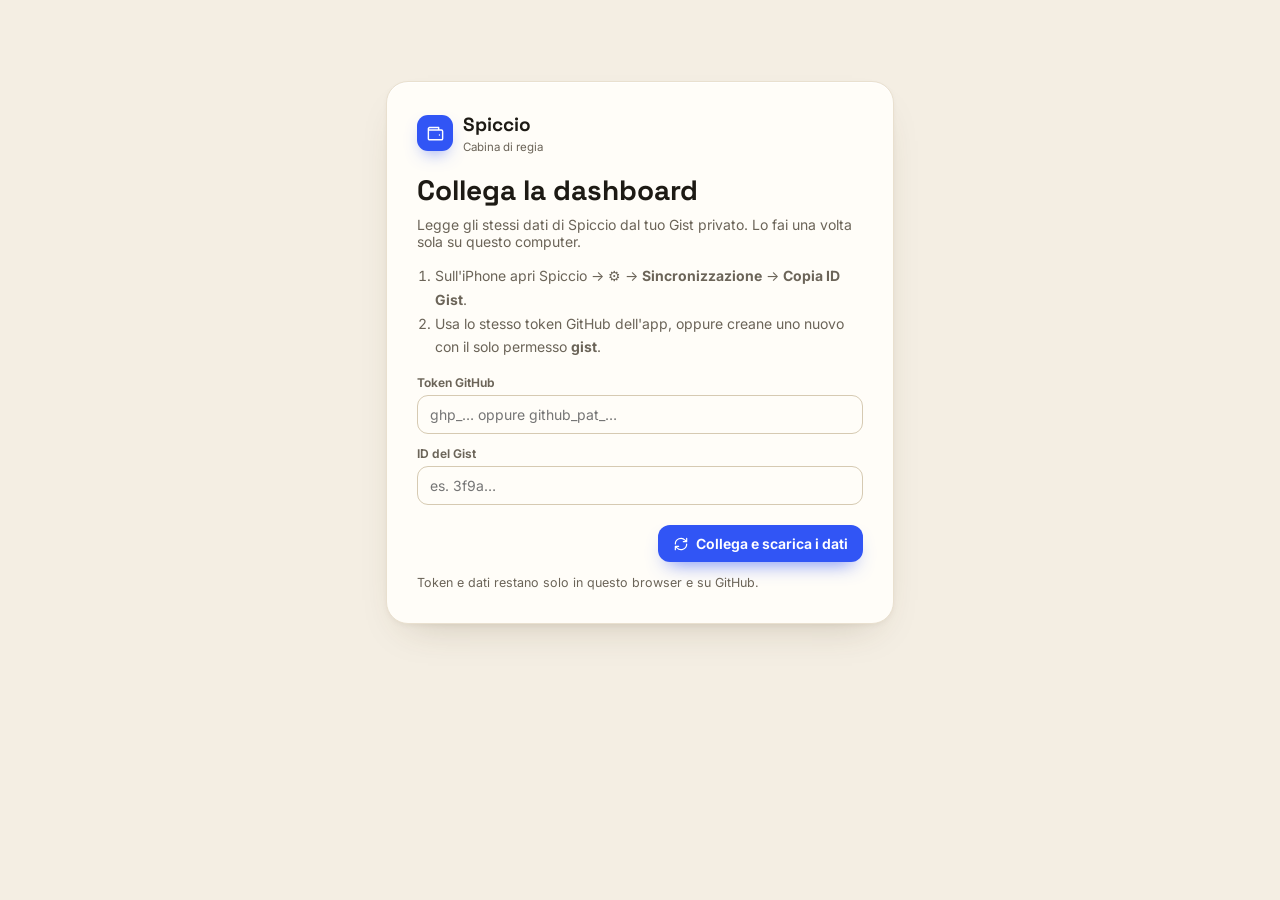
==== dashboard.html @ 9049e696 "Aggiunge la dashboard (PC + iPhone) e corregge i percorsi delle icone - dashboard.html: Oggi, Spese," ====
<!doctype html>
<html lang="it">
<head>
<meta charset="utf-8">
<meta name="viewport" content="width=device-width, initial-scale=1, viewport-fit=cover">
<title>Spiccio · Dashboard</title>
<meta name="theme-color" content="#F4EEE3">
<meta name="apple-mobile-web-app-capable" content="yes">
<meta name="apple-mobile-web-app-status-bar-style" content="default">
<meta name="robots" content="noindex">
<link rel="icon" href="icon-192.png">
<link rel="apple-touch-icon" href="apple-touch-icon.png">
<link rel="preconnect" href="https://fonts.googleapis.com">
<link rel="preconnect" href="https://fonts.gstatic.com" crossorigin>
<link href="https://fonts.googleapis.com/css2?family=Inter:wght@400;500;600;700&family=Space+Grotesk:wght@500;600;700&display=swap" rel="stylesheet">
<style>
/* Spiccio — Dashboard avorio */
:root {
  --bg: #F4EEE3; --side: #EEE6D6; --card: #FFFDF8; --soft: #F5EFE3; --soft2: #EAE1CF; --line: #E9E0CF; --line2: #D6CAB2;
  --ink: #1D1A14; --ink2: #4A453B; --mut: #6B6458; --dim: #9C9381;
  --acc: #3155F5; --acc2: #1E36B8; --acc-soft: #E5EAFF; --acc-mid: #AFBEFB;
  --ok: #138A4E; --ok-soft: rgba(19,138,78,.1); --warn: #B26A00; --warn-soft: #FCEEDA; --bad: #C93636; --bad-soft: rgba(201,54,54,.1);
  --s1: #2a78d6; --s2: #eb6834; --s3: #1baf7a; --s4: #e0960b; --s5: #e0729b; --s6: #0b8a0b; --s7: #6250d6; --s8: #9C9381;
  --sh: 0 1px 0 rgba(255,255,255,.9) inset, 0 18px 40px -22px rgba(74,56,24,.28), 0 2px 6px -2px rgba(74,56,24,.08);
  --sh2: 0 1px 0 rgba(255,255,255,.9) inset, 0 34px 60px -28px rgba(74,56,24,.38), 0 4px 12px -4px rgba(74,56,24,.1);
  --r: 22px;
  --font: Inter, -apple-system, BlinkMacSystemFont, "Segoe UI", system-ui, sans-serif;
  --disp: "Space Grotesk", Inter, system-ui, sans-serif;
  color-scheme: light;
}
* { box-sizing: border-box; }
html, body { margin: 0; background: var(--bg); color: var(--ink); font-family: var(--font); font-size: 14px; -webkit-font-smoothing: antialiased; }
button, input, select, textarea { font: inherit; color: inherit; }
a { color: var(--acc); text-decoration: none; }
svg { display: block; }
.disp { font-family: var(--disp); }
.num { font-variant-numeric: tabular-nums; }
.pos { color: var(--ok); } .neg { color: var(--bad); } .wrn { color: var(--warn); } .mut { color: var(--mut); }

/* ------------------------------ LAYOUT ------------------------------ */
.dash { display: flex; min-height: 100vh; }
.side { width: 244px; flex: none; position: sticky; top: 0; height: 100vh; background: var(--side); border-right: 1px solid var(--line); padding: 24px 16px; display: flex; flex-direction: column; gap: 3px; overflow-y: auto; }
.brand { display: flex; align-items: center; gap: 10px; padding: 0 10px 22px; }
.brand .logo { width: 36px; height: 36px; border-radius: 11px; background: var(--acc); color: #fff; display: grid; place-items: center; box-shadow: 0 8px 18px -8px rgba(49,85,245,.7); }
.brand b { display: block; font-family: var(--disp); font-size: 19px; }
.brand small { color: var(--mut); font-size: 11.5px; }
.nav { display: flex; align-items: center; gap: 11px; padding: 10px 12px; border-radius: 11px; color: var(--mut); font-weight: 600; border: 0; background: none; width: 100%; text-align: left; cursor: pointer; transition: background .2s, color .2s; }
.nav:hover { background: var(--soft); color: var(--ink); }
.nav[aria-current="page"] { background: var(--card); color: var(--ink); box-shadow: var(--sh); }
.nav .bdg { margin-left: auto; background: var(--acc); color: #fff; font-size: 11px; font-weight: 700; border-radius: 999px; padding: 1px 7px; }
.nav kbd { margin-left: auto; font: 600 10.5px var(--font); color: var(--dim); border: 1px solid var(--line2); border-radius: 5px; padding: 0 5px; }
.nav .bdg + kbd { margin-left: 6px; }
.side .grow { flex: 1; min-height: 24px; }
.syncbox { border-top: 1px solid var(--line); padding: 14px 8px 0; display: flex; flex-direction: column; gap: 10px; font-size: 12px; color: var(--mut); }
.syncbox .st { display: flex; align-items: center; gap: 8px; }
.dot { width: 8px; height: 8px; border-radius: 50%; background: var(--dim); flex: none; }
.dot.ok { background: var(--ok); animation: pulse 2.4s ease-in-out infinite; } .dot.bad { background: var(--bad); } .dot.busy { background: var(--warn); }
@keyframes pulse { 50% { box-shadow: 0 0 0 5px rgba(19,138,78,.15); } }
.iconrow { display: flex; gap: 6px; }

.main { flex: 1; min-width: 0; padding: 28px 34px 64px; }
.top { display: flex; align-items: center; gap: 14px; flex-wrap: wrap; margin-bottom: 22px; }
.top h1 { font-family: var(--disp); font-size: 30px; font-weight: 700; letter-spacing: -.02em; margin: 0; }
.top .tt { flex: 1 1 300px; min-width: 0; }
.top p { margin: 4px 0 0; color: var(--mut); }
.tabs { display: none; }

.grid { display: grid; grid-template-columns: repeat(12, minmax(0, 1fr)); gap: 20px; align-items: start; }
.s2 { grid-column: span 2; } .s3 { grid-column: span 3; } .s4 { grid-column: span 4; } .s5 { grid-column: span 5; } .s6 { grid-column: span 6; }
.s7 { grid-column: span 7; } .s8 { grid-column: span 8; } .s12 { grid-column: span 12; }
.stretch { align-self: stretch; }
@media (max-width: 1320px) { .s3 { grid-column: span 6; } .s4, .s5 { grid-column: span 6; } .s7, .s8 { grid-column: span 12; } .s6.full-md { grid-column: span 12; } }

.card { background: var(--card); border: 1px solid var(--line); border-radius: var(--r); padding: 22px 24px; min-width: 0; box-shadow: var(--sh); transition: transform .45s cubic-bezier(.2,.8,.2,1), box-shadow .45s; }
.card.tilt:hover { transform: perspective(1200px) rotateX(2.5deg) rotateY(-3deg) translateY(-3px); box-shadow: var(--sh2); }
.card h2 { margin: 0 0 4px; font-family: var(--disp); font-size: 17px; font-weight: 700; display: flex; justify-content: space-between; align-items: baseline; gap: 12px; flex-wrap: wrap; }
.card h2 .r { font: 500 13px var(--font); color: var(--mut); }
.card .lead { margin: 0 0 16px; color: var(--mut); font-size: 13.5px; }
.card.pad-s { padding: 16px 18px; }
.empty { color: var(--mut); padding: 22px 0; text-align: center; }
.note { color: var(--mut); font-size: 12.5px; line-height: 1.5; margin: 12px 0 0; }

.rise { animation: rise .9s cubic-bezier(.2,.8,.2,1) backwards; }
.grid > .rise:nth-child(2) { animation-delay: .05s; } .grid > .rise:nth-child(3) { animation-delay: .1s; } .grid > .rise:nth-child(4) { animation-delay: .15s; }
.grid > .rise:nth-child(5) { animation-delay: .2s; } .grid > .rise:nth-child(6) { animation-delay: .25s; } .grid > .rise:nth-child(7) { animation-delay: .3s; }
.grid > .rise:nth-child(8) { animation-delay: .35s; } .grid > .rise:nth-child(n+9) { animation-delay: .4s; }
@keyframes rise { from { opacity: 0; transform: perspective(1200px) rotateX(20deg) translateY(36px) scale(.97); } }
.grow { transform-origin: left center; animation: grow 1.1s cubic-bezier(.2,.8,.2,1) .35s both; }
@keyframes grow { from { transform: scaleX(0); } }
.growy { animation: growy 1s cubic-bezier(.2,.8,.2,1) both; }
@keyframes growy { from { transform: scaleY(0); } }
.draw { stroke-dasharray: 1; animation: draw 1.6s cubic-bezier(.4,0,.2,1) .4s both; }
@keyframes draw { from { stroke-dashoffset: 1; } to { stroke-dashoffset: 0; } }
.fade { animation: fade .9s ease .9s both; } @keyframes fade { from { opacity: 0; } }
.noanim .rise, .noanim .grow, .noanim .growy, .noanim .draw, .noanim .fade { animation: none !important; }
@media (prefers-reduced-motion: reduce) { .rise, .grow, .growy, .draw, .fade, .dot.ok { animation: none !important; } .card.tilt:hover { transform: none; } }

/* KPI */
.kpi .k { color: var(--mut); font-weight: 600; font-size: 13px; }
.kpi .v { font-family: var(--disp); font-size: 30px; font-weight: 700; letter-spacing: -.02em; white-space: nowrap; overflow: hidden; text-overflow: ellipsis; margin-top: 4px; }
.kpi .s { color: var(--mut); font-size: 13px; }

.chips { display: flex; flex-direction: column; gap: 10px; }
.chip { background: var(--soft); border-radius: 14px; padding: 12px 16px; min-width: 120px; }
.chip .k { font-size: 12px; color: var(--mut); } .chip .v { font-family: var(--disp); font-size: 22px; font-weight: 700; margin-top: 2px; }

/* hero */
.hero { display: flex; flex-direction: column; gap: 16px; }
.hero .big { font-family: var(--disp); font-size: 78px; font-weight: 700; letter-spacing: -.045em; line-height: 1; margin-top: 8px; }
.hero .big.pos { color: var(--acc); } .hero .big.neg { color: var(--bad); }
.legend { display: flex; flex-wrap: wrap; gap: 6px 18px; color: var(--mut); font-size: 12.5px; }
.legend span { display: inline-flex; align-items: center; gap: 7px; }
.legend i { width: 12px; height: 12px; border-radius: 4px; display: inline-block; }
.legend i.ln { height: 3px; width: 16px; border-radius: 2px; }
.legend i.lgdash { height: 0; width: 16px; border-top: 2px dashed var(--dim); border-radius: 0; }
.legend i.lgdot { height: 0; width: 16px; border-top: 2px dotted var(--acc); border-radius: 0; }

/* barre orizzontali */
.pb { padding: 7px 0; }
.pb .h { display: flex; justify-content: space-between; gap: 10px; font-size: 13.5px; }
.pb .h b { font-weight: 600; } .pb .h span { color: var(--mut); white-space: nowrap; }
.pb .t { height: 9px; background: var(--soft2); border-radius: 5px; margin-top: 6px; overflow: hidden; position: relative; }
.pb .t i { display: block; height: 100%; border-radius: 5px; background: var(--acc); }
.pb .t i.ok { background: var(--ok); } .pb .t i.warn { background: #E49B1F; } .pb .t i.bad { background: var(--bad); }
.pb .t b { position: absolute; top: 0; bottom: 0; width: 2px; background: var(--ink); opacity: .6; }

.badge { display: inline-flex; align-items: center; gap: 4px; font-size: 12px; font-weight: 700; padding: 3px 9px; border-radius: 999px; white-space: nowrap; }
.badge.ok { background: var(--ok-soft); color: var(--ok); } .badge.warn { background: var(--warn-soft); color: var(--warn); } .badge.bad { background: var(--bad-soft); color: var(--bad); }
.badge.n { background: var(--soft); color: var(--mut); } .badge.acc { background: var(--acc-soft); color: var(--acc2); }

/* liste */
.li { display: flex; align-items: center; gap: 12px; padding: 10px 0; }
.li + .li { border-top: 1px solid var(--line); }
.li .av { width: 38px; height: 38px; border-radius: 50%; display: grid; place-items: center; flex: none; background: var(--soft); color: var(--ink); }
.li .av.acc { background: var(--acc-soft); color: var(--acc); } .li .av.blue { background: #E2EEFC; color: var(--s1); } .li .av.warn { background: var(--warn-soft); color: var(--warn); } .li .av.ok { background: var(--ok-soft); color: var(--ok); }
.li .tx { flex: 1; min-width: 0; }
.li .t1 { font-weight: 600; white-space: nowrap; overflow: hidden; text-overflow: ellipsis; }
.li .t2 { color: var(--mut); font-size: 12.5px; white-space: nowrap; overflow: hidden; text-overflow: ellipsis; }
.li .x { font-weight: 650; white-space: nowrap; font-variant-numeric: tabular-nums; }
.li.click { cursor: pointer; border-radius: 10px; }
.li.click:hover .t1 { color: var(--acc); }
.date { width: 44px; text-align: center; font-family: var(--disp); flex: none; }
.date b { display: block; font-size: 19px; line-height: 1.1; } .date small { font-size: 11px; color: var(--mut); text-transform: uppercase; }

.insight { display: flex; gap: 14px; align-items: flex-start; }
.insight .ic { width: 38px; height: 38px; border-radius: 12px; display: grid; place-items: center; flex: none; }
.insight b { display: block; font-weight: 650; } .insight span { display: block; font-size: 13px; color: var(--mut); margin-top: 4px; line-height: 1.45; }

/* controlli */
.btn { border: 0; border-radius: 12px; padding: 10px 15px; font-weight: 650; cursor: pointer; background: var(--soft2); color: var(--ink); display: inline-flex; align-items: center; gap: 7px; white-space: nowrap; transition: transform .15s, filter .15s; }
.btn:hover { filter: brightness(.97); } .btn:active { transform: scale(.98); }
.btn.pri { background: var(--acc); color: #fff; box-shadow: 0 10px 20px -10px rgba(49,85,245,.8); }
.btn.pri:hover { filter: brightness(1.08); }
.btn.soft { background: var(--acc-soft); color: var(--acc2); }
.btn.dng { background: var(--bad-soft); color: var(--bad); }
.btn.ghost { background: none; color: var(--mut); }
.btn.ico { padding: 8px; border-radius: 10px; }
.btn.sm { padding: 7px 11px; font-size: 13px; border-radius: 10px; }
.btn:disabled { opacity: .45; cursor: default; }
.inp, select.inp { background: var(--card); border: 1px solid var(--line2); border-radius: 11px; padding: 9px 12px; outline: none; min-width: 0; }
.inp:focus { border-color: var(--acc); box-shadow: 0 0 0 3px var(--acc-soft); }
.filters { display: flex; gap: 8px; flex-wrap: wrap; align-items: center; margin-bottom: 14px; }
.search { flex: 1; min-width: 200px; display: flex; align-items: center; gap: 8px; background: var(--card); border: 1px solid var(--line2); border-radius: 11px; padding: 0 12px; color: var(--mut); }
.search:focus-within { border-color: var(--acc); box-shadow: 0 0 0 3px var(--acc-soft); }
.search input { flex: 1; background: none; border: 0; outline: none; padding: 9px 0; min-width: 0; color: var(--ink); }
.seg { display: inline-flex; background: var(--card); border: 1px solid var(--line); border-radius: 12px; padding: 3px; }
.seg button { border: 0; background: none; padding: 8px 14px; border-radius: 9px; cursor: pointer; font-weight: 600; color: var(--mut); }
.seg button[aria-pressed="true"] { background: var(--ink); color: var(--card); }

/* tabelle */
.tblwrap { background: var(--card); border: 1px solid var(--line); border-radius: var(--r); overflow: auto; box-shadow: var(--sh); max-height: calc(100vh - 220px); }
table.t { width: 100%; border-collapse: collapse; }
table.t th { position: sticky; top: 0; z-index: 1; background: var(--card); text-align: left; font-size: 12px; font-weight: 650; color: var(--mut); padding: 13px 10px; border-bottom: 1px solid var(--line); white-space: nowrap; cursor: pointer; user-select: none; }
table.t th.nos { cursor: default; }
table.t th .ar { color: var(--acc); }
table.t td { padding: 8px 10px; border-bottom: 1px solid var(--line); vertical-align: middle; }
table.t tr:hover td { background: #FBF7EF; }
table.t tr.sel td { background: var(--acc-soft); }
table.t td.r, table.t th.r { text-align: right; white-space: nowrap; }
table.t td.imp { font-weight: 650; font-variant-numeric: tabular-nums; }
table.t td.dt { white-space: nowrap; color: var(--mut); font-variant-numeric: tabular-nums; }
table.t td.nt { max-width: 340px; }
table.t td.nt .a, table.t td.nt .raw, table.t td.nt .m { max-width: 300px; }
table.t td.nt .a { font-weight: 600; cursor: pointer; display: block; overflow: hidden; text-overflow: ellipsis; white-space: nowrap; }
table.t td.nt .a:hover { color: var(--acc); }
table.t td.nt .m { color: var(--warn); font-size: 12px; overflow: hidden; text-overflow: ellipsis; white-space: nowrap; display: block; }
table.t td.nt .raw { color: var(--mut); font-size: 11.5px; font-family: ui-monospace, Menlo, Consolas, monospace; overflow: hidden; text-overflow: ellipsis; white-space: nowrap; display: block; }
table.t select.inl { background: transparent; border: 1px solid transparent; border-radius: 9px; padding: 5px 6px; max-width: 180px; cursor: pointer; }
table.t select.inl:hover, table.t select.inl:focus { border-color: var(--line2); background: var(--card); outline: none; }
table.t input[type=checkbox] { width: 16px; height: 16px; accent-color: var(--acc); cursor: pointer; }
table.t tfoot td { position: sticky; bottom: 0; background: var(--card); font-weight: 700; border-top: 1px solid var(--line); border-bottom: 0; padding: 12px 10px; }
.bulk { position: sticky; top: 8px; z-index: 3; display: flex; gap: 10px; align-items: center; flex-wrap: wrap; background: var(--ink); color: var(--card); border-radius: 14px; padding: 9px 12px 9px 16px; margin-bottom: 12px; font-weight: 600; box-shadow: var(--sh2); }
.bulk select { background: rgba(255,255,255,.14); color: #fff; border: 0; border-radius: 9px; padding: 7px 9px; }
.bulk select option { color: #000; }
.bulk .btn { background: rgba(255,255,255,.14); color: #fff; }
.more { text-align: center; padding: 14px; }

/* grafici */
.chart { position: relative; width: 100%; }
.chart text { font-family: var(--font); }
.chart .hx .g { stroke: var(--ink); stroke-width: 1; opacity: 0; }
.chart .hx circle { opacity: 0; }
.chart .hx:hover .g, .chart .hx:hover circle { opacity: 1; }
.chart .bh:hover path, .chart .bh:hover rect.b { filter: brightness(1.12); }
#tip { position: fixed; z-index: 80; pointer-events: none; background: var(--ink); color: var(--card); border-radius: 12px; padding: 9px 12px; font-size: 12.5px; line-height: 1.5; box-shadow: 0 14px 30px -10px rgba(29,26,20,.5); max-width: 280px; }
#tip b { font-weight: 700; } #tip .m { opacity: .7; }

.minis { display: grid; grid-template-columns: repeat(4, minmax(0, 1fr)); gap: 16px; }
@media (max-width: 1320px) { .minis { grid-template-columns: repeat(2, minmax(0, 1fr)); } }
.mini { cursor: pointer; }
.mini .hd { display: flex; align-items: center; gap: 8px; }
.mini .hd b { flex: 1; font-size: 15px; white-space: nowrap; overflow: hidden; text-overflow: ellipsis; }
.mini .sw { width: 11px; height: 11px; border-radius: 4px; flex: none; }
.mini.sel { outline: 2px solid var(--acc); outline-offset: 2px; }

.split { display: flex; gap: 3px; }
.split > div { height: 58px; display: flex; align-items: center; padding: 0 16px; color: #fff; font-weight: 700; font-size: 15px; white-space: nowrap; overflow: hidden; min-width: 0; }
.split > div:first-child { border-radius: 14px 0 0 14px; } .split > div:last-child { border-radius: 0 14px 14px 0; }
.splitcols { display: flex; gap: 28px; margin-top: 22px; flex-wrap: wrap; }
.splitcols > div { flex: 1 1 220px; min-width: 0; }
.kvl { display: flex; justify-content: space-between; padding: 7px 0; border-top: 1px solid var(--line); font-size: 14px; gap: 10px; }
.kvl span:first-child { color: var(--mut); } .kvl span:last-child { font-weight: 600; white-space: nowrap; }

.kv { display: flex; justify-content: space-between; gap: 12px; padding: 8px 0; }
.kv + .kv { border-top: 1px solid var(--line); }
.kv .k { color: var(--mut); min-width: 0; }
.kv .v { font-weight: 650; white-space: nowrap; text-align: right; font-variant-numeric: tabular-nums; }
.kv.tot .k { color: var(--ink); font-weight: 700; } .kv.tot .v { font-size: 16px; }

.hbar { display: grid; grid-template-columns: 52px 1fr 84px; gap: 12px; align-items: center; padding: 6px 0; }
.hbar .n { font-weight: 600; } .hbar .t { height: 22px; background: var(--soft); border-radius: 6px; overflow: hidden; }
.hbar .t i { display: block; height: 100%; border-radius: 6px; background: var(--acc-mid); }
.hbar .t i.top { background: var(--acc); }
.hbar .x { text-align: right; font-family: var(--disp); font-weight: 700; font-size: 15px; }

.fc { display: grid; grid-template-columns: repeat(3, minmax(0, 1fr)); gap: 14px; }
.fc > div { background: var(--soft); border-radius: 16px; padding: 18px; }
.fc b { font-size: 15px; } .fc .v { font-family: var(--disp); font-size: 34px; font-weight: 700; margin-top: 4px; }
.fc p { font-size: 13.5px; color: var(--mut); margin: 6px 0 0; line-height: 1.5; }

/* estratti */
.drop { border: 1.5px dashed var(--line2); border-radius: 20px; padding: 18px 22px; display: flex; align-items: center; gap: 20px; flex-wrap: wrap; background: #FBF7EF; transition: border-color .2s, background .2s; }
.drop.over { border-color: var(--acc); background: var(--acc-soft); }
.drop .scene { width: 58px; height: 58px; position: relative; perspective: 600px; background: var(--soft); border-radius: 15px; overflow: hidden; flex: none; }
.sheet { position: absolute; left: 14px; top: 10px; width: 30px; height: 38px; border-radius: 5px; background: var(--card); border: 1px solid #E2D8C4; box-shadow: 0 8px 16px -8px rgba(74,56,24,.35); animation: sheet 3.6s cubic-bezier(.45,0,.55,1) infinite; }
.sheet::after { content: ""; position: absolute; left: 6px; right: 6px; top: 9px; height: 2px; background: #D9CFBB; box-shadow: 0 6px 0 #D9CFBB, 0 12px 0 var(--acc); }
.sheet:nth-child(2) { animation-delay: -1.2s; } .sheet:nth-child(3) { animation-delay: -2.4s; }
@keyframes sheet { 0% { transform: translate3d(0,14px,0) rotateX(40deg) rotateZ(-8deg); opacity: 0; } 25% { opacity: 1; } 60% { transform: translate3d(0,-8px,30px) rotateX(10deg) rotateZ(4deg); } 100% { transform: translate3d(0,-30px,0); opacity: 0; } }
.acct { background: var(--card); border: 1px solid var(--line); border-radius: 12px; padding: 9px 13px; }
.acct b { display: block; font-size: 13px; } .acct span { font-size: 12px; color: var(--mut); }

/* form tabellari */
table.ed { width: 100%; border-collapse: collapse; }
table.ed th { text-align: left; font-size: 12px; color: var(--mut); font-weight: 650; padding: 6px 6px 8px; white-space: nowrap; }
table.ed td { padding: 4px 6px; border-top: 1px solid var(--line); }
table.ed .inp { width: 100%; padding: 7px 9px; }
table.ed .inp.n { text-align: right; max-width: 110px; }
table.ed input[type=checkbox] { width: 17px; height: 17px; accent-color: var(--acc); }
.edwrap { overflow-x: auto; }

/* modale */
.ov { position: fixed; inset: 0; background: rgba(29,26,20,.35); backdrop-filter: blur(3px); -webkit-backdrop-filter: blur(3px); z-index: 60; display: grid; place-items: center; padding: 16px; animation: fade .2s both; }
.modal { background: var(--card); border-radius: 24px; width: min(540px, 100%); max-height: 92vh; overflow: auto; padding: 22px 24px; box-shadow: 0 40px 80px -30px rgba(29,26,20,.55); animation: pop .35s cubic-bezier(.2,.8,.2,1) both; }
.modal.wide { width: min(860px, 100%); }
@keyframes pop { from { opacity: 0; transform: perspective(900px) rotateX(14deg) translateY(24px) scale(.97); } }
.modal h3 { margin: 0 0 16px; font-family: var(--disp); font-size: 21px; display: flex; align-items: center; justify-content: space-between; gap: 10px; }
.fgrid { display: grid; grid-template-columns: 1fr 1fr; gap: 12px; }
.fgrid .w { grid-column: 1 / -1; }
.fld { display: flex; flex-direction: column; gap: 5px; }
.fld label { font-size: 12px; font-weight: 650; color: var(--mut); }
.fld .inp { width: 100%; padding: 10px 12px; }
.fld .big { font-family: var(--disp); font-size: 28px; font-weight: 700; }
.mfoot { display: flex; gap: 8px; justify-content: flex-end; margin-top: 20px; flex-wrap: wrap; }
.mfoot .sp { flex: 1; }

.toasts { position: fixed; right: 22px; bottom: 22px; z-index: 90; display: flex; flex-direction: column; gap: 8px; }
.toast { background: var(--ink); color: var(--card); border-radius: 14px; padding: 11px 15px; max-width: 360px; box-shadow: 0 14px 30px -10px rgba(29,26,20,.5); animation: pop .3s both; border-left: 4px solid var(--acc-mid); }
.toast b { display: block; } .toast.ok { border-left-color: #5CD195; } .toast.bad { border-left-color: #FF8A8A; } .toast.warn { border-left-color: #FFC266; }

.setup { max-width: 540px; margin: 9vh auto; padding: 0 16px; }
.setup h1 { font-family: var(--disp); font-size: 28px; margin: 0 0 8px; }
.setup ol { color: var(--mut); padding-left: 18px; line-height: 1.7; }

.report { background: var(--card); border: 1px solid var(--line); border-radius: var(--r); padding: 32px 36px; max-width: 880px; box-shadow: var(--sh); }
.report h2 { font-family: var(--disp); font-size: 26px; margin: 0; }
.report .rsub { color: var(--mut); margin: 4px 0 22px; }
.report h3 { font-size: 12.5px; text-transform: uppercase; letter-spacing: .06em; color: var(--mut); margin: 26px 0 8px; }
.report table { width: 100%; border-collapse: collapse; }
.report td, .report th { padding: 8px 6px; border-bottom: 1px solid var(--line); text-align: left; }
.report th { font-size: 12px; color: var(--mut); font-weight: 650; }
.report td.r, .report th.r { text-align: right; font-variant-numeric: tabular-nums; white-space: nowrap; }
.report .rkpi { display: grid; grid-template-columns: repeat(4, 1fr); gap: 10px; }
.report .rkpi div { background: var(--soft); border-radius: 14px; padding: 13px; }
.report .rkpi small { display: block; color: var(--mut); font-size: 11.5px; font-weight: 600; }
.report .rkpi b { font-family: var(--disp); font-size: 21px; }

/* ------------------------------ MOBILE ------------------------------ */
@media (max-width: 860px) {
  .side { display: none; }
  .main { padding: calc(16px + env(safe-area-inset-top)) 16px calc(96px + env(safe-area-inset-bottom)); }
  .top h1 { font-size: 28px; }
  .top .desk { display: none !important; }
  .grid { gap: 14px; }
  .s2, .s3 { grid-column: span 6; } .s4, .s5, .s6, .s7, .s8 { grid-column: span 12; }
  .card { padding: 18px; border-radius: 20px; }
  .card.tilt:hover { transform: none; }
  .hero .big { font-size: 56px; }
  .chips { flex-direction: row; width: 100%; } .chips .chip { flex: 1; min-width: 0; }
  .kpi .v { font-size: 24px; }
  .minis { grid-template-columns: 1fr 1fr; gap: 10px; }
  .mini .hd { flex-wrap: wrap; } .mini .hd b { flex: 1 1 calc(100% - 20px); } .mini .hd .badge { order: 3; }
  .fc { grid-template-columns: repeat(3, minmax(0, 1fr)); gap: 8px; }
  .fc > div { padding: 12px 8px; text-align: center; } .fc .v { font-size: 19px; } .fc p { display: none; }
  .hide-m { display: none !important; }
  .tabs { display: flex; position: fixed; left: 0; right: 0; bottom: 0; z-index: 30; background: color-mix(in srgb, var(--side) 88%, transparent); backdrop-filter: blur(18px); -webkit-backdrop-filter: blur(18px); border-top: 1px solid var(--line); padding: 6px 8px calc(8px + env(safe-area-inset-bottom)); }
  .tabs button, .tabs a { flex: 1; border: 0; background: none; color: var(--dim); display: flex; flex-direction: column; align-items: center; gap: 3px; font-size: 11px; font-weight: 600; padding: 4px 0; min-height: 48px; justify-content: center; cursor: pointer; }
  .tabs [aria-current="page"] { color: var(--ink); }
  .toasts { left: 14px; right: 14px; bottom: calc(84px + env(safe-area-inset-bottom)); }
  .fgrid { grid-template-columns: 1fr; }
  .modal { padding: 18px; }
}
@media print {
  .side, .tabs, .top, .noprint, .toasts, #tip { display: none !important; }
  body, html { background: #fff; }
  .main { padding: 0; } .report { box-shadow: none; border: 0; padding: 0; max-width: none; }
  body { -webkit-print-color-adjust: exact; print-color-adjust: exact; }
}
</style>
</head>
<body>
<div id="app"><div class="setup"><p class="mut" style="text-align:center">Carico la dashboard…</p></div></div>
<div id="tip" hidden></div>
<div class="toasts" id="toasts" aria-live="polite"></div>
<script src="icons.js"></script>
<script src="core.js"></script>
<script>
// =====================================================================
//  SPICCIO — Dashboard (PC + iPhone)
//  Stessi dati (Gist) e stesso motore di calcolo (core.js) dell'app.
// =====================================================================
(function () {
  "use strict";
  const { eur, eur0, dk, r2, somma, uid, parseAmount, inRange } = Core.util;
  const { MESI, GIORNI } = Core;
  const ic = Icons.icon;

  // ------------------------------ STATO ------------------------------
  const KEY = "spiccio.data.v1", LKEY = "spiccio.local.v1", EKEY = "spiccio.estratti.v1";
  let S = null, K = null, L = {}, E = { mov: [], conti: {} };
  const F = { mese: null, cat: "", metodo: "", q: "", sort: "ts", dir: -1, sel: new Set(), limite: 300,
    anaN: 6, anaCat: null, repMese: null, eTab: "mancante", eSel: new Set(), eCat: {} };
  const VIEWS = [
    ["oggi", "calendar", "Oggi"],
    ["spese", "list", "Spese"],
    ["estratti", "receipt", "Estratti conto"],
    ["analisi", "chart", "Analisi"],
    ["patrimonio", "piggy", "Patrimonio"],
    ["budget", "target", "Budget"],
    ["report", "print", "Report"],
  ];
  const MOBILE_VIEWS = ["oggi", "analisi"];
  const isMobile = () => matchMedia("(max-width: 860px)").matches;
  let view = VIEWS.some(v => v[0] === location.hash.slice(1)) ? location.hash.slice(1) : "oggi";
  let animate = true; // animazioni d'ingresso solo al cambio pagina, non a ogni ridisegno

  function loadAll() {
    try { S = JSON.parse(localStorage.getItem(KEY) || "null"); } catch (e) { S = null; }
    S = S ? Core.normalizza(S) : null;
    try { L = JSON.parse(localStorage.getItem(LKEY) || "{}"); } catch (e) { L = {}; }
    L = Object.assign({ gistId: "", token: "", nascondi: false, lastSync: null, syncErr: null }, L);
    try { E = Object.assign({ mov: [], conti: {} }, JSON.parse(localStorage.getItem(EKEY) || "{}")); } catch (e) { E = { mov: [], conti: {} }; }
    K = S ? Core.make(S) : null;
  }
  // rilegge L prima di salvare, per non cancellare campi scritti dall'app (push, promemoria…)
  function saveLocal() {
    try { const cur = JSON.parse(localStorage.getItem(LKEY) || "{}"); localStorage.setItem(LKEY, JSON.stringify({ ...cur, ...L })); } catch (e) {}
  }
  function saveData() {
    S.meta.updatedAt = new Date().toISOString();
    try { localStorage.setItem(KEY, JSON.stringify(S)); } catch (e) { toast("Spazio pieno", "Non riesco a salvare in locale.", "bad"); }
  }
  function saveE() { try { localStorage.setItem(EKEY, JSON.stringify(E)); } catch (e) { toast("Spazio pieno", "Troppi movimenti salvati in questo browser.", "bad"); } }
  // Ogni modifica passa da qui: aggiorna, salva, ricalcola, sincronizza.
  function commit(fn, { config = false, after = render } = {}) {
    fn(S);
    if (config) S.settingsU = Date.now();
    saveData();
    K = Core.make(S);
    if (after) { animate = false; after(); }
    queueSync();
  }
  const touch = o => (o.u = Date.now(), o);
  function remove(list, id) { S[list] = S[list].filter(x => x.id !== id); S.deleted[id] = Date.now(); }

  // ----------------------------- HELPERS -----------------------------
  const esc = s => String(s ?? "").replace(/[&<>"']/g, c => ({ "&": "&amp;", "<": "&lt;", ">": "&gt;", '"': "&quot;", "'": "&#39;" }[c]));
  const $ = (sel, el = document) => el.querySelector(sel);
  const $$ = (sel, el = document) => [...el.querySelectorAll(sel)];
  const M = v => L.nascondi ? "•••" : eur(v);
  const M0 = v => L.nascondi ? "•••" : eur0(v);
  const MS = v => L.nascondi ? "•••" : (v >= 0 ? "+" : "−") + eur0(Math.abs(v));
  const pct = (a, b) => Math.max(0, Math.min(100, b > 0 ? a / b * 100 : (a > 0 ? 100 : 0)));
  const plural = (n, s, p) => `${n} ${n === 1 ? s : p}`;
  const cap = s => s ? s.charAt(0).toUpperCase() + s.slice(1) : s;
  const dShort = d => `${d.getDate()} ${MESI[d.getMonth()].slice(0, 3)}`;
  const dMed = d => `${d.getDate()} ${MESI[d.getMonth()]} ${d.getFullYear()}`;
  const p2 = n => String(n).padStart(2, "0");
  const dTab = d => `${p2(d.getDate())}/${p2(d.getMonth() + 1)}/${String(d.getFullYear()).slice(2)} ${p2(d.getHours())}:${p2(d.getMinutes())}`;
  const dDay = d => `${p2(d.getDate())}/${p2(d.getMonth() + 1)}/${String(d.getFullYear()).slice(2)}`;
  const toLocalInput = d => { const x = new Date(d); x.setMinutes(x.getMinutes() - x.getTimezoneOffset()); return x.toISOString().slice(0, 16); };
  const tip = html => `data-tip="${esc(html)}"`;
  const giorni = (a, b) => Math.round((new Date(a).setHours(0, 0, 0, 0) - new Date(b).setHours(0, 0, 0, 0)) / 864e5);
  function stato(speso, budget) { const p = budget > 0 ? speso / budget : (speso > 0 ? 2 : 0); return p > 1 ? "bad" : p >= 1 - (S.settings.budgetQuasiFinito || .2) ? "warn" : "ok"; }
  const anim = () => animate ? "rise" : "";
  const colCat = id => { const i = S.categories.findIndex(c => c.id === id); return i >= 0 && i < 7 ? `var(--s${i + 1})` : "var(--s8)"; };

  function toast(t1, t2 = "", kind = "") {
    const w = $("#toasts"); if (!w) return;
    const el = document.createElement("div");
    el.className = "toast " + kind; el.innerHTML = `<b>${esc(t1)}</b>${esc(t2)}`;
    w.append(el); setTimeout(() => el.remove(), 4200);
  }

  // ------------------------------- MESI ------------------------------
  // Il "mese" di Spiccio va dal giorno di paga al giorno prima della paga successiva.
  function mesi() {
    const out = [];
    const primo = S.spese.length ? new Date(Math.min(...S.spese.map(x => +new Date(x.ts)))) : new Date();
    let d = new Date();
    for (let i = 0; i < 120; i++) {
      const [s, e] = K.periodRange("mese", d);
      out.push({ key: dk(s), s, e });
      if (s <= primo) break;
      d = new Date(s); d.setDate(d.getDate() - 1);
    }
    return out;
  }
  const meseDi = key => mesi().find(c => c.key === key) || mesi()[0];
  const inCorso = c => c.e > new Date();
  const refDate = c => inCorso(c) ? new Date() : new Date(+c.e - 3600e3);
  const nomeMese = c => `${cap(MESI[c.s.getMonth()])} ${c.s.getFullYear()}`;
  const rangeMese = c => `${dShort(c.s)} – ${dShort(new Date(+c.e - 864e5))}`;
  function selMese(id, val, conTutto = false) {
    return `<select class="inp" id="${id}">${conTutto ? `<option value="tutto"${val === "tutto" ? " selected" : ""}>Tutti i mesi</option>` : ""}${mesi().map(c => `<option value="${c.key}"${c.key === val ? " selected" : ""}>${nomeMese(c)} · ${rangeMese(c)}${inCorso(c) ? " (in corso)" : ""}</option>`).join("")}</select>`;
  }
  function budgetCatMese(id, d) {
    const c = K.cat(id); if (!c) return null;
    if (c.periodo === "settimana") return K.budgetBase(id, d) * K.giorniCiclo(d) / 7;
    if (c.periodo === "mese") return K.budgetBase(id, d);
    return null;
  }
  const varMese = c => somma(S.spese.filter(x => x.cat !== "viaggi" && inRange(x, c.s, c.e)), K.netto);

  // ============================ ESTRATTI ==============================
  const RX_COMM = /commission|comm\.|canone|imposta di bollo|bollo |spese tenuta|competenze|interessi passivi|\bfee\b/i;
  const RX_GIRO = /giroconto|ricarica|top.?up|trasferimento (tra|fra|a) |bonifico a (me|luca)|\btransfer to\b|exchanged to|carta prepagata/i;
  function pulisci(desc) {
    let s = String(desc || "").replace(/\s+/g, " ").trim();
    s = s.replace(/^(pagamento|pag\.?|operazione|acquisto|addebito)\s+(pos|carta|con carta|contactless|sdd|diretto|bancomat)\s*/i, "")
      .replace(/^(pos|sdd|addebito sdd|addebito diretto|pagamento|pag)\s+/i, "")
      .replace(/carta\s*(n\.?|nr\.?)?\s*[\d*x]{4,}/ig, "").replace(/\b\d{2}[\/.-]\d{2}([\/.-]\d{2,4})?\b/g, "")
      .replace(/\b\d{1,2}[:.]\d{2}\b/g, "").replace(/\b[A-Z]{0,3}\d{6,}\b/g, "").replace(/\*+\w*/g, "")
      .replace(/\b(ita|it|italy|italia|eur)\b/ig, "").replace(/\b(rata\s+)?n\.?\s*\d+\b/ig, "").replace(/\s{2,}/g, " ").trim();
    if (!s) s = String(desc || "").trim();
    s = s.length > 46 ? s.slice(0, 46).trim() + "…" : s;
    return s === s.toUpperCase() ? s.toLowerCase().replace(/(^|\s|[-'])\S/g, m => m.toUpperCase()) : s;
  }
  const chiaveRic = d => pulisci(d).toLowerCase().replace(/[^a-zà-ù ]/g, " ").replace(/\s+/g, " ").trim().split(" ").slice(0, 2).join(" ");
  const primaSpesa = () => S.spese.length ? new Date(Math.min(...S.spese.map(x => +new Date(x.ts)))) : new Date();
  function somiglia(desc, nome) {
    const a = desc.toLowerCase(), w = nome.toLowerCase().replace(/\(.*?\)/g, "").split(/[^a-zà-ù0-9]+/).filter(x => x.length >= 3);
    return w.some(x => a.includes(x));
  }
  // Abbina ogni movimento della banca a quello che c'è in Spiccio.
  let _abb = null, _abbKey = "";
  function abbina() {
    const key = E.mov.length + "|" + S.spese.length + "|" + (S.meta.updatedAt || "") + "|" + (E._rev || 0);
    if (_abb && _abbKey === key) return _abb;
    const out = new Map(), usate = new Set(), inizio = primaSpesa(); inizio.setDate(inizio.getDate() - 2);
    const spese = S.spese.filter(x => x.importo > 0);
    const perDaEstratto = new Map(spese.filter(x => x.daEstratto).map(x => [x.daEstratto, x]));
    const movs = E.mov.slice().sort((a, b) => a.data < b.data ? -1 : 1);
    for (const m of movs) {
      const d = new Date(m.data), imp = Math.abs(m.importo);
      if (m.stato === "ignorato") { out.set(m.id, { tipo: "ignorato" }); continue; }
      if (m.importo > 0) { out.set(m.id, { tipo: RX_GIRO.test(m.desc) ? "giroconto" : "entrata" }); continue; }
      const esplicita = perDaEstratto.get(m.id);
      if (esplicita) { usate.add(esplicita.id); out.set(m.id, { tipo: "abbinata", spesa: esplicita }); continue; }
      let best = null, bd = 99;
      for (const x of spese) {
        if (usate.has(x.id) || Math.abs(x.importo - imp) > 0.011) continue;
        const g = Math.abs(giorni(x.ts, d));
        if (g <= 4 && g < bd) { best = x; bd = g; }
      }
      if (best) { usate.add(best.id); out.set(m.id, { tipo: "abbinata", spesa: best }); continue; }
      if (RX_COMM.test(m.desc)) { out.set(m.id, { tipo: "commissione" }); continue; }
      if (RX_GIRO.test(m.desc)) { out.set(m.id, { tipo: "giroconto" }); continue; }
      const fissa = S.fisse.find(f => (Math.abs(f.importo - imp) <= Math.max(1, f.importo * .03) || (f.variabile && somiglia(m.desc, f.nome))) && (somiglia(m.desc, f.nome) || Math.abs(d.getDate() - f.giorno) <= 4));
      if (fissa) { out.set(m.id, { tipo: "fissa", fissa }); continue; }
      const ann = S.annualiDef.find(a => Math.abs(a.importo - imp) <= Math.max(1, a.importo * .03) && (somiglia(m.desc, a.nome) || (a.mesi || []).includes(d.getMonth() + 1) && Math.abs(a.importo - imp) <= a.importo * .01));
      if (ann) { out.set(m.id, { tipo: "fissa", fissa: ann }); continue; }
      if (d < inizio) { out.set(m.id, { tipo: "prima" }); continue; }
      out.set(m.id, { tipo: "mancante" });
    }
    // possibili doppioni: due spese uguali in Spiccio nello stesso giorno, una sola in banca
    for (const m of movs) {
      const r = out.get(m.id); if (r?.tipo !== "abbinata") continue;
      const x = r.spesa;
      const gemella = spese.find(y => y.id !== x.id && !usate.has(y.id) && Math.abs(y.importo - x.importo) < 0.011 && Math.abs(giorni(y.ts, x.ts)) <= 1);
      if (gemella) { r.doppione = gemella; usate.add(gemella.id); }
    }
    _abb = out; _abbKey = key;
    return out;
  }
  function riepilogoE() {
    const a = abbina(); const c = { mancante: [], doppione: [], abbinata: [], fissa: [], entrata: [], giroconto: [], commissione: [], ignorato: [], prima: [] };
    for (const m of E.mov) { const r = a.get(m.id); if (!r) continue; c[r.tipo]?.push(m); if (r.doppione) c.doppione.push(m); }
    return c;
  }
  function abbonamenti() {
    const g = {};
    for (const m of E.mov.filter(x => x.importo < 0)) {
      const k = chiaveRic(m.desc); if (!k || k.length < 3) continue;
      (g[k] = g[k] || []).push(m);
    }
    const a = abbina(), out = [];
    for (const [k, arr] of Object.entries(g)) {
      const mesiDist = new Set(arr.map(m => m.data.slice(0, 7)));
      if (mesiDist.size < 2) continue;
      const imps = arr.map(m => Math.abs(m.importo)), mn = Math.min(...imps), mx = Math.max(...imps);
      if (mx / mn > 1.05 || arr.length > mesiDist.size) continue;
      const ult = arr.slice().sort((x, y) => x.data < y.data ? 1 : -1)[0];
      const tipi = arr.map(m => a.get(m.id)?.tipo);
      const nota = tipi.includes("fissa") ? "fissa" : tipi.includes("abbinata") ? "spiccio" : "no";
      out.push({ nome: pulisci(ult.desc), importo: Math.abs(ult.importo), volte: arr.length, mesi: mesiDist.size, nota, ult });
    }
    return out.sort((x, y) => y.importo - x.importo);
  }

  // ------------------------- LETTURA FILE -----------------------------
  function parseCSV(txt) {
    txt = txt.replace(/^﻿/, "");
    const prima = txt.split(/\r?\n/).slice(0, 15).join("\n");
    const sep = [";", ",", "\t", "|"].map(s => [s, (prima.match(new RegExp(s === "|" ? "\\|" : s, "g")) || []).length]).sort((a, b) => b[1] - a[1])[0][0];
    const rows = []; let row = [], cell = "", q = false;
    for (let i = 0; i < txt.length; i++) {
      const ch = txt[i];
      if (q) { if (ch === '"') { if (txt[i + 1] === '"') { cell += '"'; i++; } else q = false; } else cell += ch; continue; }
      if (ch === '"') q = true;
      else if (ch === sep) { row.push(cell); cell = ""; }
      else if (ch === "\n" || ch === "\r") { if (ch === "\r" && txt[i + 1] === "\n") i++; row.push(cell); rows.push(row); row = []; cell = ""; }
      else cell += ch;
    }
    if (cell || row.length) { row.push(cell); rows.push(row); }
    return rows.filter(r => r.some(c => String(c).trim()));
  }
  let xlsxPromise = null;
  function caricaXLSX() {
    if (window.XLSX) return Promise.resolve(window.XLSX);
    if (!xlsxPromise) xlsxPromise = new Promise((ok, ko) => {
      const s = document.createElement("script");
      s.src = "https://cdn.jsdelivr.net/npm/xlsx@0.18.5/dist/xlsx.full.min.js";
      s.onload = () => ok(window.XLSX); s.onerror = () => { xlsxPromise = null; ko(new Error("non riesco a caricare il lettore Excel (serve internet)")); };
      document.head.append(s);
    });
    return xlsxPromise;
  }
  async function leggiFile(file) {
    const n = file.name.toLowerCase();
    if (n.endsWith(".pdf")) throw new Error("I PDF non li leggo ancora: dalla banca scarica il CSV o l'Excel.");
    if (/\.(xlsx|xls|xlsm|ods)$/.test(n)) {
      const X = await caricaXLSX();
      const wb = X.read(await file.arrayBuffer(), { type: "array", cellDates: true });
      const ws = wb.Sheets[wb.SheetNames[0]];
      return X.utils.sheet_to_json(ws, { header: 1, raw: true, defval: "" }).map(r => r.map(c => c instanceof Date ? c : String(c ?? ""))).filter(r => r.some(c => String(c).trim()));
    }
    let txt = await file.text();
    if (txt.includes("�")) { const buf = await file.arrayBuffer(); txt = new TextDecoder("windows-1252").decode(buf); }
    return parseCSV(txt);
  }
  const KW = {
    data: /^(data( (operazione|contabile|valuta|transazione|movimento))?|date|started date|completed date|data op\.?|giorno)$/i,
    desc: /(descrizione|description|causale|dettagli|operazione|merchant|esercente|beneficiario|motivo|note)/i,
    imp: /^(importo|amount|ammontare|importo \(?eur\)?|importo euro|valore|totale)$/i,
    dare: /(uscite|addebiti|addebito|dare|debit|importo uscita|uscita)/i,
    avere: /(entrate|accrediti|accredito|avere|credit|importo entrata|entrata)/i,
    fee: /^(fee|commissione|commissioni)$/i,
    stato: /^(state|stato)$/i,
  };
  function indovinaColonne(rows) {
    let h = 0, best = -1;
    for (let i = 0; i < Math.min(rows.length, 40); i++) {
      const r = rows[i].map(c => String(c).trim());
      const sc = (r.some(c => KW.data.test(c)) ? 1 : 0) + (r.some(c => KW.desc.test(c)) ? 1 : 0) + (r.some(c => KW.imp.test(c) || KW.dare.test(c)) ? 1 : 0);
      if (sc > best) { best = sc; h = i; } if (sc === 3) break;
    }
    const hdr = rows[h].map(c => String(c).trim());
    const find = rx => hdr.findIndex(c => rx.test(c));
    let data = hdr.findIndex(c => /^(data operazione|started date|data contabile)$/i.test(c)); if (data < 0) data = find(KW.data);
    const desc = hdr.findIndex((c, i) => i !== data && !/^data|^date|date$/i.test(c) && KW.desc.test(c));
    const map = { header: h, data, desc, imp: find(KW.imp), dare: -1, avere: -1, fee: find(KW.fee), stato: find(KW.stato) };
    if (map.imp < 0) { map.dare = find(KW.dare); map.avere = find(KW.avere); }
    return map;
  }
  function parseData(v) {
    if (v instanceof Date) return isNaN(v) ? null : v;
    const s = String(v).trim(); if (!s) return null;
    if (/^\d{5}(\.\d+)?$/.test(s)) { const d = new Date(Math.round((parseFloat(s) - 25569) * 864e5)); return isNaN(d) ? null : new Date(d.getUTCFullYear(), d.getUTCMonth(), d.getUTCDate(), 12); }
    let m = s.match(/^(\d{4})-(\d{1,2})-(\d{1,2})(?:[ T](\d{1,2}):(\d{2}))?/);
    if (m) return new Date(+m[1], +m[2] - 1, +m[3], m[4] ? +m[4] : 12, m[5] ? +m[5] : 0);
    m = s.match(/^(\d{1,2})[\/.-](\d{1,2})[\/.-](\d{2,4})(?:\s+(\d{1,2}):(\d{2}))?/);
    if (m) { let y = +m[3]; if (y < 100) y += 2000; return new Date(y, +m[2] - 1, +m[1], m[4] ? +m[4] : 12, m[5] ? +m[5] : 0); }
    const d = new Date(s); return isNaN(d) ? null : d;
  }
  function righeMovimenti(rows, map, conto) {
    const out = [];
    for (let i = map.header + 1; i < rows.length; i++) {
      const r = rows[i];
      const d = parseData(r[map.data]); if (!d) continue;
      if (map.stato >= 0 && /reverted|declined|failed|annullat|rifiutat/i.test(String(r[map.stato]))) continue;
      let imp;
      if (map.imp >= 0) imp = parseAmount(String(r[map.imp]).replace(/\s/g, ""));
      else { const a = parseAmount(String(r[map.dare] || "").replace(/\s/g, "")), b = parseAmount(String(r[map.avere] || "").replace(/\s/g, "")); imp = (isFinite(b) && b ? Math.abs(b) : 0) - (isFinite(a) && a ? Math.abs(a) : 0); }
      if (!isFinite(imp) || Math.abs(imp) < 0.005) continue;
      if (map.fee >= 0) { const f = parseAmount(String(r[map.fee])); if (isFinite(f) && f) imp -= Math.abs(f); }
      const desc = String(map.desc >= 0 ? r[map.desc] : "").replace(/\s+/g, " ").trim() || "(senza descrizione)";
      const data = `${d.getFullYear()}-${p2(d.getMonth() + 1)}-${p2(d.getDate())}T${p2(d.getHours())}:${p2(d.getMinutes())}`;
      const id = "bk_" + hash(`${conto}|${data.slice(0, 10)}|${r2(imp)}|${desc}`);
      out.push({ id, conto, data, importo: r2(imp), desc });
    }
    // stessa riga ripetuta nello stesso file = movimenti distinti
    const visti = {};
    for (const m of out) { visti[m.id] = (visti[m.id] || 0) + 1; if (visti[m.id] > 1) m.id += "_" + visti[m.id]; }
    return out;
  }
  function hash(s) { let h = 2166136261; for (let i = 0; i < s.length; i++) { h ^= s.charCodeAt(i); h = Math.imul(h, 16777619); } return (h >>> 0).toString(36); }

  async function importaFile(file) {
    let rows;
    try { rows = await leggiFile(file); } catch (e) { toast("Non riesco a leggere il file", e.message, "bad"); return; }
    if (!rows.length) { toast("File vuoto", "", "bad"); return; }
    const map = indovinaColonne(rows);
    const conti = Object.keys(E.conti);
    const nomeDaFile = /revolut/i.test(file.name) || rows[map.header].some(c => /started date/i.test(c)) ? "Revolut" : (conti[0] || "");
    const hdr = rows[map.header].map(c => String(c).trim());
    const opt = (sel) => `<option value="-1">—</option>` + hdr.map((h, i) => `<option value="${i}"${i === sel ? " selected" : ""}>${esc(h || "colonna " + (i + 1))}</option>`).join("");
    const body = `<p class="note" style="margin-top:0">Ho letto <b>${esc(file.name)}</b>. Controlla che le colonne siano giuste: lo chiedo solo la prima volta per ogni banca.</p>
      <div class="fgrid" style="margin-top:14px">
        <div class="fld w"><label>Conto o carta</label><input class="inp" id="i-conto" list="i-conti" value="${esc(nomeDaFile)}" placeholder="es. Conto principale, Revolut, Amex…"><datalist id="i-conti">${conti.map(c => `<option value="${esc(c)}">`).join("")}</datalist></div>
        <div class="fld"><label>Data</label><select class="inp" id="i-data">${opt(map.data)}</select></div>
        <div class="fld"><label>Descrizione</label><select class="inp" id="i-desc">${opt(map.desc)}</select></div>
        <div class="fld"><label>Importo (con segno)</label><select class="inp" id="i-imp">${opt(map.imp)}</select></div>
        <div class="fld"><label>Commissione (se c'è)</label><select class="inp" id="i-fee">${opt(map.fee)}</select></div>
        <div class="fld"><label>Oppure: uscite</label><select class="inp" id="i-dare">${opt(map.dare)}</select></div>
        <div class="fld"><label>e entrate</label><select class="inp" id="i-avere">${opt(map.avere)}</select></div>
      </div>
      <div id="i-prev" style="margin-top:16px"></div>`;
    modal("Carica estratto conto", body, `<span class="sp"></span><button class="btn" data-x>Annulla</button><button class="btn pri" id="i-ok">Importa</button>`, (ov, close) => {
      const leggi = () => ({ ...map, data: +$("#i-data", ov).value, desc: +$("#i-desc", ov).value, imp: +$("#i-imp", ov).value, fee: +$("#i-fee", ov).value, dare: +$("#i-dare", ov).value, avere: +$("#i-avere", ov).value });
      const prev = () => {
        const mm = leggi(), mv = righeMovimenti(rows, mm, "x");
        $("#i-prev", ov).innerHTML = mv.length ? `<div class="kv"><span class="k">Movimenti trovati</span><span class="v">${mv.length} · dal ${dDay(new Date(mv.reduce((a, m) => m.data < a ? m.data : a, mv[0].data)))} al ${dDay(new Date(mv.reduce((a, m) => m.data > a ? m.data : a, mv[0].data)))}</span></div>` +
          mv.slice(0, 5).map(m => `<div class="kv"><span class="k">${dDay(new Date(m.data))} · ${esc(pulisci(m.desc))}</span><span class="v ${m.importo > 0 ? "pos" : ""}">${m.importo > 0 ? "+" : ""}${eur(m.importo)}</span></div>`).join("")
          : `<p class="note neg">Con queste colonne non trovo movimenti: controlla data e importo.</p>`;
        $("#i-ok", ov).disabled = !mv.length;
      };
      $$("select", ov).forEach(s => s.onchange = prev); prev();
      $("#i-ok", ov).onclick = () => {
        const conto = $("#i-conto", ov).value.trim() || "Conto";
        const mv = righeMovimenti(rows, leggi(), conto);
        const ids = new Set(E.mov.map(m => m.id));
        const nuovi = mv.filter(m => !ids.has(m.id));
        E.mov.push(...nuovi);
        const ultima = mv.reduce((a, m) => m.data > a ? m.data : a, "");
        E.conti[conto] = { ultimo: ultima > (E.conti[conto]?.ultimo || "") ? ultima : E.conti[conto]?.ultimo, file: file.name, il: new Date().toISOString() };
        E._rev = (E._rev || 0) + 1; saveE(); close();
        toast(nuovi.length ? plural(nuovi.length, "movimento nuovo", "movimenti nuovi") : "Niente di nuovo", nuovi.length ? `da ${conto}` : "Questi movimenti li avevi già caricati.", nuovi.length ? "ok" : "");
        F.eTab = "mancante"; if (view !== "estratti") go("estratti"); else { animate = false; render(); }
      };
    }, true);
  }

  // ============================== RENDER ==============================
  function render() {
    const app = $("#app");
    if (!S || !L.token || !L.gistId) { app.innerHTML = renderSetup(); bindSetup(); return; }
    if (isMobile() && !MOBILE_VIEWS.includes(view)) view = "oggi";
    if (!F.mese) F.mese = mesi()[0].key;
    if (!F.repMese) F.repMese = (mesi()[1] || mesi()[0]).key;
    const v = VIEWS.find(x => x[0] === view);
    let body = "", title = v[2], sub = "", azioni = "";
    const nuova = `<button class="btn pri" data-act="nuova">${ic("plus", 17)} Nuova spesa</button>`;
    if (view === "oggi") {
      const ora = new Date().getHours(), c = mesi()[0], q = K.quadroMese();
      title = `${ora < 13 ? "Buongiorno" : ora < 18 ? "Buon pomeriggio" : "Buonasera"}, Luca`;
      sub = `${cap(GIORNI[new Date().getDay()])} ${dMed(new Date()).replace(/ \d{4}$/, "")} · giorno ${q.ggPassati} di ${q.ggTot} del mese (${rangeMese(c)})`;
      azioni = `<label class="search desk hide-m" style="flex:0 1 300px">${ic("search", 16)}<input id="q-oggi" placeholder="Cerca spese, esercenti, importi…"></label>${isMobile() ? "" : nuova}`;
      body = renderOggi();
    }
    else if (view === "spese") { sub = "Clic sulla nota per modificarla. Categoria, sottocategoria e metodo si cambiano direttamente dalla tabella."; azioni = nuova; body = renderSpese(); }
    else if (view === "estratti") { sub = "Confronto quello che dice la banca con quello che hai registrato in Spiccio"; azioni = `<button class="btn pri" data-act="carica">${ic("upload", 17)} Carica estratto</button>`; body = renderEstratti(); }
    else if (view === "analisi") { sub = `Il mese di Spiccio va dal ${S.settings.giornoStipendio}, giorno dello stipendio, al ${S.settings.giornoStipendio - 1} del mese dopo`; azioni = `<div class="seg">${[3, 6, 12].map(n => `<button data-act="anaN" data-v="${n}" aria-pressed="${F.anaN === n}">${n} mesi</button>`).join("")}</div>`; body = renderAnalisi(); }
    else if (view === "patrimonio") { const u = K.patrimonio().ultimoCheck; sub = u ? `Conti aggiornati al check di ${MESI[+u.mese.slice(5) - 1]} ${u.mese.slice(0, 4)}` : "Nessun check di metà mese ancora"; body = renderPatrimonio(); }
    else if (view === "budget") { sub = "Le modifiche arrivano anche sull'iPhone"; body = renderBudget(); }
    else if (view === "report") { sub = "Da salvare in PDF o mandare per mail"; azioni = `${selMese("f-rep", F.repMese)}<button class="btn" data-act="mail">${ic("link", 16)} Mail</button><button class="btn pri" data-act="print">${ic("print", 16)} Salva PDF</button>`; body = renderReport(); }

    const nMan = riepilogoE().mancante.length;
    const y = window.scrollY;
    app.innerHTML = `
      <div class="dash ${animate ? "" : "noanim"}">
        <aside class="side">
          <div class="brand"><span class="logo">${ic("wallet", 19)}</span><div><b>Spiccio</b><small>Cabina di regia</small></div></div>
          ${VIEWS.map((x, i) => `<button class="nav" data-go="${x[0]}" ${x[0] === view ? 'aria-current="page"' : ""}>${ic(x[1], 18)}${x[2]}${x[0] === "estratti" && nMan ? `<span class="bdg">${nMan}</span>` : ""}<kbd>${i + 1}</kbd></button>`).join("")}
          <div class="grow"></div>
          <a class="nav" href="./">${ic("back", 18)}Apri l'app</a>
          <div class="syncbox">
            <div class="st" id="syncst"></div>
            <div class="iconrow">
              <button class="btn ico" data-act="sync" title="Sincronizza ora (R)" aria-label="Sincronizza ora">${ic("sync", 16)}</button>
              <button class="btn ico" data-act="hide" title="${L.nascondi ? "Mostra importi" : "Nascondi importi"}" aria-label="${L.nascondi ? "Mostra importi" : "Nascondi importi"}">${ic(L.nascondi ? "eyeOff" : "eye", 16)}</button>
              <button class="btn ico" data-act="esci" title="Scollega questo dispositivo" aria-label="Scollega questo dispositivo">${ic("lock", 16)}</button>
            </div>
          </div>
        </aside>
        <main class="main">
          <div class="top"><div class="tt"><h1>${esc(title)}</h1><p>${esc(sub)}</p></div>${azioni}</div>
          <div id="v">${body}</div>
        </main>
        <nav class="tabs" aria-label="Sezioni">
          ${MOBILE_VIEWS.map(id => { const x = VIEWS.find(z => z[0] === id); return `<button data-go="${id}" ${id === view ? 'aria-current="page"' : ""}>${ic(x[1], 23)}${x[2]}</button>`; }).join("")}
          <button data-act="sync">${ic("sync", 23)}Aggiorna</button>
          <a href="./">${ic("back", 23)}Spiccio</a>
        </nav>
      </div>`;
    paintSync();
    window.scrollTo(0, y);
    afterRender();
    animate = true;
  }

  function afterRender() {
    drawCharts();
    const fr = $("#f-rep"); if (fr) fr.onchange = () => { F.repMese = fr.value; animate = false; render(); };
    const qo = $("#q-oggi"); if (qo) qo.onkeydown = e => { if (e.key === "Enter" && qo.value.trim()) { F.q = qo.value.trim(); F.mese = "tutto"; go("spese"); } };
    if (view === "spese") bindSpese();
    if (view === "budget") bindBudget();
    if (view === "estratti") bindEstratti();
  }

  // =============================== OGGI ===============================
  function renderOggi() {
    const q = K.quadroMese(), p = K.patrimonio(), w = K.settimana();
    const ritmo = q.speso / q.ggPassati, ritmoBudget = q.disponibile / q.ggTot;
    const hero = `<section class="card tilt hero s8 stretch ${anim()}">
      <div style="display:flex;justify-content:space-between;align-items:flex-start;gap:20px;flex-wrap:wrap">
        <div>
          <div class="mut" style="font-weight:600">Questo mese chiudi a</div>
          <div class="big ${q.esito >= 0 ? "pos" : "neg"}">${MS(q.esito)}</div>
          <div style="color:var(--ink2);margin-top:10px">se continui al ritmo di <b>${M(ritmo)} al giorno</b> · il budget ne prevede ${M(ritmoBudget)}</div>
        </div>
        <div class="chips">
          <div class="chip"><div class="k">Disponibile per le variabili</div><div class="v">${M0(q.disponibile)}</div></div>
          <div class="chip"><div class="k">Già speso</div><div class="v">${M0(q.speso)}</div></div>
        </div>
      </div>
      <div class="chart" data-chart="ritmo" style="height:200px"></div>
      <div class="legend"><span><i class="ln" style="background:var(--acc)"></i>Speso finora</span><span><i class="lgdash"></i>Ritmo del budget</span><span><i class="lgdot"></i>Proiezione</span><span style="margin-left:auto">${rangeMese(mesi()[0])}</span></div>
    </section>`;

    const sett = `<section class="card tilt s4 stretch ${anim()}">
      <h2>Puoi spendere <span class="r">${plural(w.gg, "giorno rimasto", "giorni rimasti")}</span></h2>
      <div style="display:grid;grid-template-columns:1fr 1fr;gap:10px;margin:12px 0 10px">
        <div class="chip"><div class="k">Oggi</div><div class="v" style="font-size:28px">${M(w.oggi)}</div></div>
        <div class="chip"><div class="k">Fino a domenica</div><div class="v" style="font-size:28px">${M(w.resto)}</div></div>
      </div>
      ${w.righe.map(r => { const st = stato(r.speso, r.budget); return `<div class="pb" ${tip(`<b>${esc(r.c.nome)}</b><br>${M(r.speso)} su ${M(r.budget)}${r.ridotto ? `<br><span class="m">ridotto per lo sforamento della settimana scorsa (base ${M(r.base)})</span>` : ""}`)}><div class="h"><b>${esc(r.c.nome)}</b><span>${M(r.speso)} / ${M(r.budget)}</span></div><div class="t"><i class="grow ${st}" style="width:${pct(r.speso, r.budget)}%"></i></div></div>`; }).join("")}
      <p class="note">${streakTxt()}</p>
    </section>`;

    // da sistemare
    const re = riepilogoE(), todo = [];
    if (re.mancante.length || re.doppione.length) todo.push(`<div class="li click" data-go="estratti"><span class="av acc">${ic("receipt", 18)}</span><div class="tx"><div class="t1">${plural(re.mancante.length, "spesa manca", "spese mancano")} in Spiccio</div><div class="t2">dagli estratti conto · ${M(somma(re.mancante, m => -m.importo))}${re.doppione.length ? ` · ${plural(re.doppione.length, "possibile doppione", "possibili doppioni")}` : ""}</div></div>${ic("chevron", 16)}</div>`);
    if (S.inbox.length) todo.push(`<div class="li click" data-act="inbox1"><span class="av blue">${ic("card", 18)}</span><div class="tx"><div class="t1">${plural(S.inbox.length, "pagamento dal Wallet", "pagamenti dal Wallet")}</div><div class="t2">${S.inbox.slice(0, 3).map(x => `${esc(x.esercente || "?")} ${M(x.importo)}`).join(" · ")}</div></div>${ic("chevron", 16)}</div>`);
    K.fisseVariabiliDaConfermare().forEach(f => todo.push(`<div class="li click" data-act="confFissa" data-id="${f.id}"><span class="av warn">${ic("receipt", 18)}</span><div class="tx"><div class="t1">${esc(f.nome)}: conferma l'importo</div><div class="t2">esce il ${dShort(f.data)} · stimato ${M(f.importo)}</div></div>${ic("chevron", 16)}</div>`));
    if (K.checkInSospeso()) todo.push(`<div class="li"><span class="av warn">${ic("chart", 18)}</span><div class="tx"><div class="t1">Check di metà mese</div><div class="t2">aggiorna i conti dall'app sull'iPhone</div></div></div>`);
    if (!E.mov.length) todo.push(`<div class="li click" data-act="carica"><span class="av">${ic("upload", 18)}</span><div class="tx"><div class="t1">Carica il primo estratto conto</div><div class="t2">ti dico cosa manca in Spiccio</div></div>${ic("chevron", 16)}</div>`);
    const sist = `<section class="card tilt s4 stretch ${anim()}"><h2>Da sistemare <span class="r">${todo.length || "tutto a posto"}</span></h2>${todo.join("") || `<div class="empty">Niente da sistemare. 👌</div>`}</section>`;

    const fisse = K.prossimeFisse(14);
    const usc = `<section class="card tilt s4 stretch ${anim()}"><h2>In uscita <span class="r">14 giorni · ${M(somma(fisse, K.importoFissa))}</span></h2>
      ${fisse.length ? fisse.map(f => `<div class="li"><span class="date"><b>${f.data.getDate()}</b><small>${MESI[f.data.getMonth()].slice(0, 3)}</small></span><div class="tx"><div class="t1">${esc(f.nome)}${f.variabile && f.reale === undefined ? ` <span class="badge warn">stima</span>` : ""}</div></div><span class="x">${M(K.importoFissa(f))}</span></div>`).join("") : `<div class="empty">Niente in uscita nei prossimi 14 giorni.</div>`}</section>`;

    const ck = K.storicoCheck(), prevCk = ck.length >= 2 ? K.totaleDaParte(ck.at(-2)).totale : null, ultCk = ck.length ? K.totaleDaParte(ck.at(-1)).totale : null;
    const patr = `<section class="card tilt s4 stretch ${anim()}" style="cursor:pointer" data-go="patrimonio"><h2>Il patrimonio <span class="r">netto</span></h2>
      <div class="disp" style="font-size:40px;font-weight:700;letter-spacing:-.03em;margin-top:6px">${M0(p.netto)}</div>
      ${prevCk !== null ? `<div class="${ultCk - prevCk >= 0 ? "pos" : "neg"}" style="font-weight:600;font-size:13px">${MS(ultCk - prevCk)} dal check precedente</div>` : `<div class="mut" style="font-size:13px">${M0(p.disponibile)} disponibili</div>`}
      <div class="chart" data-chart="spark" style="height:76px;margin:8px 0"></div>
      <div style="display:flex;gap:8px;flex-wrap:wrap;font-size:12px" class="mut"><span class="chip" style="padding:5px 9px;min-width:0">Fondo ${M0(p.fondo)}</span><span class="chip" style="padding:5px 9px;min-width:0">Viaggi ${M0(p.viaggi)}</span><span class="chip" style="padding:5px 9px;min-width:0">Annuali ${M0(p.annuali)}</span></div></section>`;

    const ins = insights();
    const insH = ins.length ? ins.map(x => `<section class="card tilt s4 pad-s ${anim()}"><div class="insight"><span class="ic" style="background:${x.bg};color:${x.col}">${ic(x.icon, 18)}</span><div><b>${x.t}</b><span>${x.s}</span></div></div></section>`).join("") : "";
    return `<div class="grid">${hero}${sett}${sist}${usc}${patr}${insH}</div>`;
  }
  function streakTxt() {
    const s = K.streak(), b = K.faseBloccata(), cl = K.catLivello();
    let t = `${plural(s, "settimana", "settimane")} di fila nel budget ${esc(cl?.nome?.toLowerCase() || "")}`;
    if (b && b.serieRichiesta) { const manca = b.serieRichiesta - K.streak(b.uscite); if (manca > 0) t += ` · ancora ${manca} sotto ${M(b.uscite)} per sbloccare il ${esc(b.nome)}`; }
    return t;
  }
  function mediaCat(id, arr) { return arr.length ? somma(arr, c => K.spentCat(id, c.s, c.e)) / arr.length : 0; }
  function insights() {
    const out = [], chiusi = mesi().slice(1);
    // categoria in crescita
    if (chiusi.length >= 4) {
      const r3 = chiusi.slice(0, 3), prima = chiusi.slice(3, 6);
      let best = null;
      for (const c of S.categories.filter(x => x.periodo !== "fondo")) {
        const a = mediaCat(c.id, r3), b = mediaCat(c.id, prima);
        if (b >= 20 && (a - b) / b > .15 && (!best || (a - b) / b > best.d)) best = { c, d: (a - b) / b, a };
      }
      if (best) out.push({ icon: "chart", bg: "var(--warn-soft)", col: "var(--warn)", t: `${esc(best.c.nome)}: +${Math.round(best.d * 100)}% negli ultimi 3 mesi`, s: `In media ${M0(best.a)} al mese. Guarda i dettagli in Analisi.` });
    }
    // abbonamento non tracciato
    const ab = abbonamenti().find(x => x.nota === "no");
    if (ab) out.push({ icon: "sync", bg: "#E2EEFC", col: "var(--s1)", t: "Trovato un addebito ricorrente che non segui", s: `${esc(ab.nome)}: ${M(ab.importo)}, ${ab.volte} volte negli estratti conto.` });
    // fissa che finisce
    const ora = K.meseKey();
    const fin = S.fisse.find(f => f.fine && f.fine >= ora && f.fine <= K.meseKey(new Date(Date.now() + 70 * 864e5)));
    if (fin) out.push({ icon: "check", bg: "var(--ok-soft)", col: "var(--ok)", t: `${esc(fin.nome)} finisce a ${MESI[+fin.fine.slice(5) - 1]}`, s: `Dal mese dopo hai ${M(fin.importo)} in più ogni mese.` });
    // mese sotto controllo
    if (out.length < 3) {
      const q = K.quadroMese();
      out.push(q.esito >= 0 ? { icon: "star", bg: "var(--acc-soft)", col: "var(--acc)", t: "Mese sotto controllo", s: `Al ritmo attuale ti avanzano ${M0(q.esito)}. Il prossimo giorno di paga è il ${dShort(q.e)}.` }
        : { icon: "flame", bg: "var(--bad-soft)", col: "var(--bad)", t: "Stai andando oltre il budget", s: `Per chiudere in pari dovresti stare sotto ${M(Math.max(0, (q.disponibile - q.speso) / Math.max(1, q.ggTot - q.ggPassati)))} al giorno.` });
    }
    if (out.length < 3) {
      const top = K.topEsercenti(mesi()[0].s, new Date(), 1)[0];
      if (top) out.push({ icon: "receipt", bg: "var(--soft)", col: "var(--ink)", t: `Questo mese hai speso di più da ${esc(top.nome)}`, s: `${plural(top.n, "volta", "volte")}, ${M(top.tot)} in tutto.` });
    }
    return out.slice(0, 3);
  }

  // =============================== SPESE ==============================
  function speseFiltrate() {
    let v = S.spese.slice();
    if (F.mese !== "tutto") { const c = meseDi(F.mese); v = v.filter(x => inRange(x, c.s, c.e)); }
    if (F.cat) v = v.filter(x => x.cat === F.cat);
    if (F.metodo) v = v.filter(x => (x.metodo || "—") === F.metodo);
    if (F.q) {
      const q = F.q.toLowerCase();
      v = v.filter(x => `${x.nota || ""} ${x.sub || ""} ${K.catNome(x.cat)} ${x.motivo || ""} ${x.metodo || ""}`.toLowerCase().includes(q) || String(x.importo).replace(".", ",").includes(q.replace(".", ",")));
    }
    const key = { ts: x => x.ts, importo: x => x.importo, nota: x => (x.nota || "").toLowerCase(), cat: x => K.catNome(x.cat) + (x.sub || ""), metodo: x => x.metodo || "" }[F.sort];
    v.sort((a, b) => { const A = key(a), B = key(b); return (A < B ? -1 : A > B ? 1 : 0) * F.dir; });
    return v;
  }
  const metodiTutti = () => [...new Set([...(S.settings.metodi || []), ...S.spese.map(x => x.metodo).filter(Boolean)])];
  function renderSpese() {
    return `
      <div class="filters">
        ${selMese("f-mese", F.mese, true)}
        <select class="inp" id="f-cat"><option value="">Tutte le categorie</option>${S.categories.map(c => `<option value="${c.id}"${F.cat === c.id ? " selected" : ""}>${esc(c.nome)}</option>`).join("")}</select>
        <select class="inp" id="f-met"><option value="">Tutti i metodi</option>${[...metodiTutti(), "—"].map(m => `<option${F.metodo === m ? " selected" : ""}>${esc(m)}</option>`).join("")}</select>
        <label class="search">${ic("search", 16)}<input id="f-q" placeholder="Cerca nota, categoria, importo…  ( / )" value="${esc(F.q)}"></label>
        <button class="btn" data-act="csv" title="Esporta CSV">${ic("download", 16)} CSV</button>
      </div>
      <div id="bulk"></div>
      <div id="tbl"></div>`;
  }
  function renderTabella() {
    const v = speseFiltrate(), ids = new Set(v.map(x => x.id));
    for (const id of [...F.sel]) if (!ids.has(id)) F.sel.delete(id);
    const th = (k, t, cls = "") => `<th class="${cls}" data-sort="${k}">${t}${F.sort === k ? ` <span class="ar">${F.dir > 0 ? "↑" : "↓"}</span>` : ""}</th>`;
    const catOpts = cur => S.categories.map(c => `<option value="${c.id}"${c.id === cur ? " selected" : ""}>${esc(c.nome)}</option>`).join("");
    const subOpts = x => { const subs = K.cat(x.cat)?.sub || []; return `<option value="">—</option>` + [...new Set([...subs, ...(x.sub && !subs.includes(x.sub) ? [x.sub] : [])])].map(s => `<option${s === x.sub ? " selected" : ""}>${esc(s)}</option>`).join(""); };
    const met = metodiTutti();
    const metOpts = cur => `<option value="">—</option>` + met.map(m => `<option${m === cur ? " selected" : ""}>${esc(m)}</option>`).join("");
    const righe = v.slice(0, F.limite).map(x => `
      <tr class="${F.sel.has(x.id) ? "sel" : ""}">
        <td><input type="checkbox" data-ck="${x.id}" ${F.sel.has(x.id) ? "checked" : ""} aria-label="Seleziona"></td>
        <td class="dt">${dTab(new Date(x.ts))}</td>
        <td class="nt"><span class="a" data-act="edit" data-id="${x.id}">${esc(x.nota || "(senza nota)")}</span>${x.motivo ? `<span class="m">fuori budget: ${esc(x.motivo)}</span>` : ""}</td>
        <td><select class="inl" data-f="cat" data-id="${x.id}" aria-label="Categoria">${catOpts(x.cat)}</select></td>
        <td><select class="inl" data-f="sub" data-id="${x.id}" aria-label="Sottocategoria">${subOpts(x)}</select></td>
        <td><select class="inl" data-f="metodo" data-id="${x.id}" aria-label="Metodo">${metOpts(x.metodo)}</select></td>
        <td class="r imp ${x.importo < 0 ? "pos" : ""}">${x.importo < 0 ? "+" + M(-x.importo) : M(x.importo)}</td>
        <td class="r"><button class="btn ico ghost" data-act="del" data-id="${x.id}" title="Elimina" aria-label="Elimina">${ic("trash", 15)}</button></td>
      </tr>`).join("");
    $("#tbl").innerHTML = v.length ? `
      <div class="tblwrap"><table class="t">
        <thead><tr><th class="nos"><input type="checkbox" id="ck-all" ${v.every(x => F.sel.has(x.id)) ? "checked" : ""} aria-label="Seleziona tutto"></th>${th("ts", "Data")}${th("nota", "Nota")}${th("cat", "Categoria")}<th class="nos">Sottocategoria</th>${th("metodo", "Metodo")}${th("importo", "Importo", "r")}<th class="nos"></th></tr></thead>
        <tbody>${righe}</tbody>
        <tfoot><tr><td colspan="6">${plural(v.length, "voce", "voci")}${v.length > F.limite ? ` · ne vedi ${F.limite}` : ""}</td><td class="r imp">${M(somma(v))}</td><td></td></tr></tfoot>
      </table></div>
      ${v.length > F.limite ? `<div class="more"><button class="btn" data-act="more">Mostra altre</button></div>` : ""}`
      : `<div class="card"><div class="empty">Nessuna spesa con questi filtri.</div></div>`;
    renderBulk();
  }
  function renderBulk() {
    const b = $("#bulk"); if (!b) return;
    if (!F.sel.size) { b.innerHTML = ""; return; }
    const sel = S.spese.filter(x => F.sel.has(x.id));
    b.innerHTML = `<div class="bulk">${plural(sel.length, "selezionata", "selezionate")} · ${M(somma(sel))}<span style="flex:1"></span>
      <select id="b-cat"><option value="">Sposta in…</option>${S.categories.map(c => `<option value="${c.id}">${esc(c.nome)}</option>`).join("")}</select>
      <button class="btn sm" data-act="bulkdel">${ic("trash", 15)} Elimina</button><button class="btn sm" data-act="bulkclear" aria-label="Annulla selezione">${ic("close", 15)}</button></div>`;
    $("#b-cat").onchange = e => {
      const cat = e.target.value; if (!cat) return;
      commit(S => S.spese.forEach(x => { if (F.sel.has(x.id)) { if (x.cat !== cat) x.sub = null; x.cat = cat; touch(x); } }), { after: null });
      toast("Spostate", `${plural(sel.length, "spesa", "spese")} in ${K.catNome(cat)}.`, "ok");
      F.sel.clear(); renderTabella();
    };
  }
  function bindSpese() {
    const re = () => { F.limite = 300; renderTabella(); };
    $("#f-mese").onchange = e => { F.mese = e.target.value; re(); };
    $("#f-cat").onchange = e => { F.cat = e.target.value; re(); };
    $("#f-met").onchange = e => { F.metodo = e.target.value; re(); };
    $("#f-q").oninput = e => { F.q = e.target.value; re(); };
    const v = $("#v");
    v.onchange = e => {
      const t = e.target;
      if (t.dataset.ck) { t.checked ? F.sel.add(t.dataset.ck) : F.sel.delete(t.dataset.ck); t.closest("tr").classList.toggle("sel", t.checked); renderBulk(); return; }
      if (t.id === "ck-all") { speseFiltrate().forEach(x => t.checked ? F.sel.add(x.id) : F.sel.delete(x.id)); renderTabella(); return; }
      if (t.classList.contains("inl")) {
        const id = t.dataset.id, f = t.dataset.f, val = t.value || null;
        commit(S => {
          const x = S.spese.find(z => z.id === id); if (!x) return;
          if (f === "cat") { if (!(K.cat(val)?.sub || []).includes(x.sub)) x.sub = null; x.cat = val; } else x[f] = val;
          touch(x);
          if (x.nota && x.tipo !== "rimborso") K.impara(x.nota, x.cat, x.sub, x.metodo);
        }, { after: f === "cat" ? renderTabella : null });
      }
    };
    v.onclick = e => {
      const th = e.target.closest("th[data-sort]");
      if (th) { const k = th.dataset.sort; if (F.sort === k) F.dir *= -1; else { F.sort = k; F.dir = k === "ts" || k === "importo" ? -1 : 1; } renderTabella(); }
    };
    renderTabella();
  }
  function esportaCSV() {
    const v = speseFiltrate(), q = s => `"${String(s ?? "").replace(/"/g, '""')}"`;
    const righe = [["Data", "Importo", "Categoria", "Sottocategoria", "Nota", "Metodo", "Tipo", "Motivo fuori budget"].join(";")]
      .concat(v.map(x => [toLocalInput(x.ts).replace("T", " "), String(r2(x.importo)).replace(".", ","), q(K.catNome(x.cat)), q(x.sub), q(x.nota), q(x.metodo), x.tipo || "spesa", q(x.motivo)].join(";")));
    scarica(`spiccio-spese-${dk(new Date())}.csv`, "﻿" + righe.join("\n"));
  }
  function scarica(nome, testo) {
    const a = document.createElement("a"); a.href = URL.createObjectURL(new Blob([testo], { type: "text/csv;charset=utf-8" })); a.download = nome; a.click();
    setTimeout(() => URL.revokeObjectURL(a.href), 2000);
  }

  // ------------------------- MODALI -----------------------------------
  function modal(title, body, foot, onMount, wide = false) {
    const ov = document.createElement("div"); ov.className = "ov";
    ov.innerHTML = `<div class="modal ${wide ? "wide" : ""}" role="dialog" aria-modal="true" aria-label="${esc(title)}"><h3>${esc(title)}<button class="btn ico ghost" data-x aria-label="Chiudi">${ic("close", 18)}</button></h3>${body}<div class="mfoot">${foot}</div></div>`;
    const close = () => { ov.remove(); document.removeEventListener("keydown", kd); };
    const kd = e => { if (e.key === "Escape") close(); };
    ov.addEventListener("click", e => { if (e.target === ov || e.target.closest("[data-x]")) close(); });
    document.addEventListener("keydown", kd);
    document.body.append(ov);
    onMount?.(ov, close);
    return close;
  }
  function conferma(titolo, testo, ok, fn) {
    modal(titolo, `<p style="color:var(--mut);margin:0">${esc(testo)}</p>`, `<span class="sp"></span><button class="btn" data-x>Annulla</button><button class="btn dng" id="cf-ok">${esc(ok)}</button>`, (ov, close) => { $("#cf-ok", ov).onclick = () => { close(); fn(); }; $("#cf-ok", ov).focus(); });
  }
  function modaleSpesa({ editId = null, inbox = null, mov = null } = {}) {
    const x = editId ? S.spese.find(z => z.id === editId) : null;
    const rimb = x?.tipo === "rimborso";
    const sorg = inbox ? inbox.esercente : mov ? pulisci(mov.desc) : "";
    const sug = sorg ? K.suggerisci(sorg) || (mov ? K.suggerisci(mov.desc) : null) : null;
    const f = {
      ts: x ? x.ts : inbox ? inbox.ts : mov ? new Date(mov.data).toISOString() : new Date().toISOString(),
      importo: x ? Math.abs(x.importo) : inbox ? inbox.importo : mov ? Math.abs(mov.importo) : "",
      cat: x ? x.cat : (mov && F.eCat[mov.id]) || sug?.cat || F.cat || S.categories[0].id,
      sub: x ? x.sub : sug?.sub || "",
      nota: x ? (rimb ? (x.nota || "").replace(/^Rimborso: /, "") : x.nota) : sorg,
      metodo: x ? x.metodo : mov ? mov.conto : sug?.metodo || (S.settings.metodi || [])[0] || "",
      tipo: x ? x.tipo || "spesa" : "spesa", motivo: x?.motivo || "",
    };
    const subSel = (cat, cur) => `<option value="">—</option>${(K.cat(cat)?.sub || []).map(s => `<option${s === cur ? " selected" : ""}>${esc(s)}</option>`).join("")}`;
    const body = `<div class="fgrid">
      <div class="fld"><label for="m-imp">Importo €</label><input class="inp big" id="m-imp" inputmode="decimal" value="${f.importo === "" ? "" : String(f.importo).replace(".", ",")}" placeholder="0,00"></div>
      <div class="fld"><label for="m-tipo">Tipo</label><select class="inp" id="m-tipo"><option value="spesa"${f.tipo === "spesa" ? " selected" : ""}>Spesa</option><option value="rimborso"${f.tipo === "rimborso" ? " selected" : ""}>Rimborso (soldi che tornano)</option></select></div>
      <div class="fld w"><label for="m-nota">Nota / esercente</label><input class="inp" id="m-nota" value="${esc(f.nota)}" placeholder="Esselunga, cena con Sonia…"></div>
      <div class="fld"><label for="m-cat">Categoria</label><select class="inp" id="m-cat">${S.categories.map(c => `<option value="${c.id}"${c.id === f.cat ? " selected" : ""}>${esc(c.nome)}</option>`).join("")}</select></div>
      <div class="fld"><label for="m-sub">Sottocategoria</label><select class="inp" id="m-sub">${subSel(f.cat, f.sub)}</select></div>
      <div class="fld"><label for="m-ts">Data e ora</label><input class="inp" type="datetime-local" id="m-ts" value="${toLocalInput(f.ts)}"></div>
      <div class="fld"><label for="m-met">Metodo</label><select class="inp" id="m-met"><option value="">—</option>${[...new Set([...metodiTutti(), f.metodo].filter(Boolean))].map(m => `<option${m === f.metodo ? " selected" : ""}>${esc(m)}</option>`).join("")}</select></div>
      <div class="fld w"><label for="m-mot">Motivo (se fuori budget)</label><input class="inp" id="m-mot" value="${esc(f.motivo)}"></div>
    </div>${mov ? `<p class="note">Dalla banca: <span style="font-family:ui-monospace,monospace">${esc(mov.desc)}</span></p>` : ""}${sug && !x ? `<p class="note">Categoria suggerita ${sug.fonte === "imparata" ? "da quello che hai scelto in passato" : "dalle tue regole"}.</p>` : ""}`;
    const foot = `${x ? `<button class="btn dng" id="m-del">${ic("trash", 15)} Elimina</button>` : ""}<span class="sp"></span><button class="btn" data-x>Annulla</button><button class="btn pri" id="m-ok">${x ? "Salva" : "Registra"}</button>`;
    modal(x ? "Modifica spesa" : inbox ? "Registra pagamento dal Wallet" : mov ? "Aggiungi a Spiccio" : "Nuova spesa", body, foot, (ov, close) => {
      const imp = $("#m-imp", ov); setTimeout(() => (inbox || mov ? $("#m-cat", ov) : imp).focus(), 40);
      $("#m-cat", ov).onchange = e => { $("#m-sub", ov).innerHTML = subSel(e.target.value, ""); };
      $("#m-nota", ov).onchange = e => { if (x) return; const s = K.suggerisci(e.target.value); if (s) { $("#m-cat", ov).value = s.cat; $("#m-sub", ov).innerHTML = subSel(s.cat, s.sub); if (s.metodo) $("#m-met", ov).value = s.metodo; } };
      const salva = () => {
        const v = parseAmount(imp.value);
        if (!(v > 0)) { imp.focus(); toast("Importo mancante", "Scrivi un numero maggiore di zero.", "bad"); return; }
        const r = $("#m-tipo", ov).value === "rimborso";
        const nota = $("#m-nota", ov).value.trim(), cat = $("#m-cat", ov).value, sub = $("#m-sub", ov).value || null, met = $("#m-met", ov).value || null;
        commit(S => {
          const o = (x && S.spese.find(z => z.id === x.id)) || { id: uid("sp") };
          const nuovo = !S.spese.includes(o);
          Object.assign(o, { ts: new Date($("#m-ts", ov).value || Date.now()).toISOString(), importo: r ? -v : v, cat, sub, nota: r ? `Rimborso: ${nota}` : nota, tipo: r ? "rimborso" : "spesa", metodo: r ? null : met, motivo: $("#m-mot", ov).value.trim() });
          if (o.bonus && o.bonus > v) o.bonus = v;
          if (inbox) { o.daInbox = inbox.id; remove("inbox", inbox.id); }
          if (mov) o.daEstratto = mov.id;
          touch(o); if (nuovo) S.spese.push(o);
          if (!r && nota) K.impara(nota, cat, sub, met);
        });
        close(); toast(x ? "Salvata" : "Registrata", `${M(v)} in ${K.catNome(cat)}`, "ok");
      };
      $("#m-ok", ov).onclick = salva;
      ov.addEventListener("keydown", e => { if (e.key === "Enter" && e.target.tagName !== "SELECT" && e.target.tagName !== "BUTTON") { e.preventDefault(); salva(); } });
      if (x) $("#m-del", ov).onclick = () => { close(); eliminaSpese([x.id]); };
    });
  }
  function eliminaSpese(ids) {
    const n = ids.length;
    conferma(n === 1 ? "Eliminare la spesa?" : `Eliminare ${n} spese?`, "Sparisce anche dall'iPhone alla prossima sincronizzazione.", "Elimina", () => {
      commit(S => ids.forEach(id => remove("spese", id)));
      ids.forEach(id => F.sel.delete(id));
      toast(n === 1 ? "Eliminata" : "Eliminate", "", "ok");
    });
  }
  function confermaFissa(id) {
    const f = K.fisseCiclo().find(z => z.id === id); if (!f) return;
    modal(`${f.nome}: importo reale`, `<div class="fld"><label for="cf-imp">Importo € (stimato ${eur(f.importo)})</label><input class="inp big" id="cf-imp" inputmode="decimal" value="${String(f.importo).replace(".", ",")}"></div>`,
      `<span class="sp"></span><button class="btn" data-x>Annulla</button><button class="btn pri" id="cf-ok">Conferma</button>`, (ov, close) => {
        const i = $("#cf-imp", ov); setTimeout(() => i.select(), 40);
        $("#cf-ok", ov).onclick = () => { const v = parseAmount(i.value); if (!(v >= 0)) return; commit(S => { const k = K.cicloKey(); S.fissePagate[k] = { ...(S.fissePagate[k] || {}), [f.nome]: r2(v) }; }); close(); toast("Confermato", `${f.nome}: ${eur(v)}`, "ok"); };
      });
  }

  // ============================= ESTRATTI =============================
  const TABS_E = [["mancante", "Da aggiungere"], ["doppione", "Da controllare"], ["abbinata", "Già in Spiccio"], ["fissa", "Spese fisse"], ["altro", "Giroconti e commissioni"], ["entrata", "Entrate"], ["ignorato", "Ignorati"]];
  function renderEstratti() {
    const re = riepilogoE(), conti = Object.entries(E.conti);
    const drop = `<section class="drop ${anim()}" id="drop">
      <div style="flex:1 1 280px;display:flex;align-items:center;gap:14px">
        <span class="scene" aria-hidden="true"><span class="sheet"></span><span class="sheet"></span><span class="sheet"></span></span>
        <div><div style="font-weight:650">Trascina qui il file della banca</div><div class="mut" style="font-size:12.5px">CSV o Excel · resta solo su questo computer, su GitHub vanno solo le spese che aggiungi</div></div>
      </div>
      <div style="display:flex;gap:10px;flex-wrap:wrap">${conti.length ? conti.map(([n, c]) => { const gg = c.ultimo ? giorni(new Date(), c.ultimo) : 999; return `<div class="acct"><b>${esc(n)}</b><span class="${gg > 35 ? "wrn" : ""}">aggiornato al ${c.ultimo ? dDay(new Date(c.ultimo)) : "—"}</span></div>`; }).join("") : `<div class="acct"><b>Nessun conto</b><span>carica il primo estratto</span></div>`}</div>
      <input type="file" id="file" accept=".csv,.txt,.xlsx,.xls,.ods" multiple hidden>
    </section>`;
    if (!E.mov.length) return `<div class="grid"><div class="s12">${drop}</div>
      <section class="card s12 ${anim()}"><h2>Come funziona</h2><p class="lead">Dal sito o dall'app della banca scarica la lista movimenti in CSV o Excel, poi trascinala qui sopra.</p>
        <div class="li"><span class="av acc">${ic("check", 18)}</span><div class="tx"><div class="t1">Abbino ogni movimento alle tue spese</div><div class="t2">stesso importo, data vicina: niente da fare se è già in Spiccio</div></div></div>
        <div class="li"><span class="av acc">${ic("plus", 18)}</span><div class="tx"><div class="t1">Ti mostro quello che manca</div><div class="t2">con la categoria già proposta, lo aggiungi con un clic</div></div></div>
        <div class="li"><span class="av acc">${ic("sync", 18)}</span><div class="tx"><div class="t1">Trovo abbonamenti, doppioni e costi della banca</div><div class="t2">riconosco anche le spese fisse e i giroconti, così non li conto due volte</div></div></div>
      </section></div>`;

    const tot = E.mov.filter(m => abbina().get(m.id)?.tipo !== "prima").length;
    const kpi = [
      ["Movimenti dall'inizio di Spiccio", tot, `su ${E.mov.length} caricati`, ""],
      ["Già in Spiccio o spese fisse", re.abbinata.length + re.fissa.length, "abbinati in automatico", "pos"],
      ["Mancano in Spiccio", re.mancante.length, `${M(somma(re.mancante, m => -m.importo))} non registrati`, "acc"],
      ["Da controllare", re.doppione.length, "possibili doppioni", re.doppione.length ? "wrn" : ""],
    ].map(([k, v, s, c]) => `<section class="card tilt kpi s3 pad-s ${anim()}"><div class="k">${k}</div><div class="v ${c === "acc" ? "" : c}" ${c === "acc" ? 'style="color:var(--acc)"' : ""}>${v}</div><div class="s">${s}</div></section>`).join("");

    const n = { mancante: re.mancante.length, doppione: re.doppione.length, abbinata: re.abbinata.length, fissa: re.fissa.length, altro: re.giroconto.length + re.commissione.length, entrata: re.entrata.length, ignorato: re.ignorato.length };
    const seg = `<div class="seg" style="flex-wrap:wrap">${TABS_E.map(([k, l]) => `<button data-act="eTab" data-v="${k}" aria-pressed="${F.eTab === k}">${l} · ${n[k]}</button>`).join("")}</div>`;

    // colonna destra
    const ab = abbonamenti();
    const abH = ab.length ? ab.slice(0, 8).map(x => `<div class="li"><div class="tx"><div class="t1">${esc(x.nome)}</div><div class="t2">${plural(x.volte, "addebito", "addebiti")} in ${plural(x.mesi, "mese", "mesi")}</div></div>${x.nota === "no" ? `<span class="badge acc">non in Spiccio</span>` : x.nota === "fissa" ? `<span class="badge ok">fissa</span>` : `<span class="badge n">in Spiccio</span>`}<span class="x">${M(x.importo)}</span></div>`).join("") + `<p class="note">In tutto ${M(somma(ab, x => x.importo))} al mese, ${M(somma(ab, x => x.importo) * 12)} all'anno.</p>` : `<div class="empty">Servono almeno due mesi di estratti per trovarli.</div>`;
    const ent = re.entrata.slice().sort((a, b) => a.data < b.data ? 1 : -1).slice(0, 6);
    const entH = ent.length ? ent.map(m => `<div class="li"><div class="tx"><div class="t1">${esc(pulisci(m.desc))}</div><div class="t2">${dDay(new Date(m.data))} · ${esc(m.conto)}</div></div><span class="x pos">+${M(m.importo)}</span></div>`).join("") : `<div class="empty">Nessuna entrata.</div>`;
    const anno = String(new Date().getFullYear());
    const comm = re.commissione.filter(m => m.data.startsWith(anno));

    return `<div class="grid"><div class="s12">${drop}</div>${kpi}
      <section class="card s8 ${anim()}" style="padding:20px 0 6px">
        <div style="display:flex;gap:12px;align-items:center;padding:0 22px 14px;flex-wrap:wrap">${seg}<span style="flex:1"></span><span id="ebulk"></span></div>
        <div id="etbl"></div>
      </section>
      <div class="s4" style="display:flex;flex-direction:column;gap:20px">
        <section class="card tilt ${anim()}"><h2>Addebiti ricorrenti</h2><p class="lead">Abbonamenti e rate trovati negli estratti</p>${abH}</section>
        <section class="card tilt ${anim()}"><h2>Entrate</h2>${entH}</section>
        <section class="card tilt ${anim()}"><h2>Costi della banca nel ${anno}</h2><div class="disp" style="font-size:30px;font-weight:700">${M(-somma(comm))}</div><p class="note" style="margin-top:4px">${plural(comm.length, "addebito", "addebiti")} tra canoni, commissioni e bolli.</p></section>
        <button class="btn ghost" data-act="svuotaE" style="align-self:flex-start">${ic("trash", 15)} Cancella gli estratti da questo computer</button>
      </div></div>`;
  }
  function movDellaTab() {
    const a = abbina();
    return E.mov.filter(m => {
      const r = a.get(m.id); if (!r) return false;
      if (F.eTab === "doppione") return !!r.doppione;
      if (F.eTab === "altro") return r.tipo === "giroconto" || r.tipo === "commissione";
      return r.tipo === F.eTab;
    }).sort((x, y) => x.data < y.data ? 1 : -1);
  }
  function renderTabE() {
    const a = abbina(), v = movDellaTab();
    for (const id of [...F.eSel]) if (!v.some(m => m.id === id)) F.eSel.delete(id);
    const catSel = m => { const s = F.eCat[m.id] || K.suggerisci(pulisci(m.desc))?.cat || K.suggerisci(m.desc)?.cat || ""; return `<select class="inl" data-ecat="${m.id}" aria-label="Categoria"><option value="">Scegli…</option>${S.categories.map(c => `<option value="${c.id}"${c.id === s ? " selected" : ""}>${esc(c.nome)}</option>`).join("")}</select>`; };
    const info = m => {
      const r = a.get(m.id);
      if (r.tipo === "abbinata") return `<span class="badge ok">${ic("check", 12)} ${esc(r.spesa.nota || K.catNome(r.spesa.cat))} · ${dShort(new Date(r.spesa.ts))}</span>`;
      if (r.tipo === "fissa") return `<span class="badge n">${esc(r.fissa.nome)}</span>`;
      if (r.tipo === "giroconto") return `<span class="badge n">giroconto</span>`;
      if (r.tipo === "commissione") return `<span class="badge warn">costo della banca</span>`;
      if (r.tipo === "entrata") return `<span class="badge ok">entrata</span>`;
      if (r.tipo === "ignorato") return `<span class="badge n">ignorato</span>`;
      return catSel(m);
    };
    const azione = m => {
      const r = a.get(m.id);
      if (F.eTab === "doppione") return `<button class="btn sm soft" data-act="edit" data-id="${r.doppione.id}">Apri il doppione</button>`;
      if (r.tipo === "mancante") return `<button class="btn sm soft" data-act="eAdd" data-id="${m.id}">Aggiungi</button> <button class="btn sm ghost" data-act="eIgn" data-id="${m.id}">Ignora</button>`;
      if (r.tipo === "commissione" || r.tipo === "giroconto") return `<button class="btn sm ghost" data-act="eAdd" data-id="${m.id}">Aggiungi comunque</button>`;
      if (r.tipo === "ignorato") return `<button class="btn sm ghost" data-act="eRip" data-id="${m.id}">Ripristina</button>`;
      return "";
    };
    const sel = F.eTab === "mancante";
    $("#etbl").innerHTML = v.length ? `<div style="overflow-x:auto"><table class="t" style="min-width:680px">
      <thead><tr>${sel ? `<th class="nos" style="padding-left:22px"><input type="checkbox" id="eck-all" ${v.every(m => F.eSel.has(m.id)) ? "checked" : ""} aria-label="Seleziona tutto"></th>` : ""}<th class="nos" style="${sel ? "" : "padding-left:22px"}">Data</th><th class="nos">Come lo scrive la banca</th><th class="nos">${F.eTab === "mancante" ? "Categoria proposta" : "In Spiccio"}</th><th class="nos r">Importo</th><th class="nos r" style="padding-right:22px"></th></tr></thead>
      <tbody>${v.slice(0, 400).map(m => `<tr class="${F.eSel.has(m.id) ? "sel" : ""}">${sel ? `<td style="padding-left:22px"><input type="checkbox" data-eck="${m.id}" ${F.eSel.has(m.id) ? "checked" : ""} aria-label="Seleziona"></td>` : ""}
        <td class="dt" style="${sel ? "" : "padding-left:22px"}">${dDay(new Date(m.data))}</td>
        <td class="nt"><span class="a" style="cursor:default">${esc(pulisci(m.desc))}</span><span class="raw">${esc(m.conto)} · ${esc(m.desc)}</span></td>
        <td>${info(m)}</td>
        <td class="r imp ${m.importo > 0 ? "pos" : ""}">${m.importo > 0 ? "+" : ""}${M(m.importo)}</td>
        <td class="r" style="padding-right:22px;white-space:nowrap">${azione(m)}</td></tr>`).join("")}</tbody></table></div>
      ${v.length > 400 ? `<p class="note" style="padding:0 22px">Ne vedi 400 su ${v.length}.</p>` : ""}`
      : `<div class="empty">${F.eTab === "mancante" ? "Tutto quello che c'è negli estratti è già in Spiccio. 🎉" : "Niente qui."}</div>`;
    const b = $("#ebulk");
    if (b) b.innerHTML = sel && v.length ? `<button class="btn sm soft" data-act="eAddAll">${F.eSel.size ? `Aggiungi le ${F.eSel.size} selezionate` : `Aggiungi tutte e ${v.length}`}</button>` : "";
  }
  function bindEstratti() {
    const d = $("#drop"), fi = $("#file");
    if (d) {
      d.ondragover = e => { e.preventDefault(); d.classList.add("over"); };
      d.ondragleave = () => d.classList.remove("over");
      d.ondrop = async e => { e.preventDefault(); d.classList.remove("over"); for (const f of e.dataTransfer.files) await importaFile(f); };
      d.onclick = e => { if (!e.target.closest("button")) fi.click(); };
      d.style.cursor = "pointer";
      fi.onchange = async () => { for (const f of fi.files) await importaFile(f); fi.value = ""; };
    }
    if (!$("#etbl")) return;
    $("#v").onchange = e => {
      const t = e.target;
      if (t.dataset.ecat) { F.eCat[t.dataset.ecat] = t.value; return; }
      if (t.dataset.eck) { t.checked ? F.eSel.add(t.dataset.eck) : F.eSel.delete(t.dataset.eck); t.closest("tr").classList.toggle("sel", t.checked); renderTabE(); return; }
      if (t.id === "eck-all") { movDellaTab().forEach(m => t.checked ? F.eSel.add(m.id) : F.eSel.delete(m.id)); renderTabE(); }
    };
    renderTabE();
  }
  function aggiungiMov(ids) {
    const movs = E.mov.filter(m => ids.includes(m.id));
    const senza = movs.filter(m => !(F.eCat[m.id] || K.suggerisci(pulisci(m.desc))?.cat || K.suggerisci(m.desc)?.cat));
    if (senza.length) { toast("Manca la categoria", `Sceglila per ${plural(senza.length, "movimento", "movimenti")} prima di aggiungere.`, "warn"); return; }
    commit(S => {
      for (const m of movs) {
        const nota = pulisci(m.desc), sug = K.suggerisci(nota) || K.suggerisci(m.desc);
        const cat = F.eCat[m.id] || sug.cat;
        const o = touch({ id: uid("sp"), ts: new Date(m.data).toISOString(), importo: Math.abs(m.importo), cat, sub: cat === sug?.cat ? sug.sub || null : null, nota, tipo: "spesa", metodo: m.conto, motivo: "", daEstratto: m.id });
        S.spese.push(o); K.impara(nota, cat, o.sub, m.conto);
      }
    });
    F.eSel.clear();
    toast(movs.length === 1 ? "Aggiunta a Spiccio" : `${movs.length} spese aggiunte a Spiccio`, "Arrivano anche sull'iPhone.", "ok");
  }

  // ============================== ANALISI =============================
  function periodo() {
    const tutti = mesi(), chiusi = tutti.slice(1, F.anaN + 1).reverse();
    return { tutti, chiusi, corrente: tutti[0], vista: [...tutti.slice(1, F.anaN).reverse(), tutti[0]] };
  }
  function renderAnalisi() {
    const P = periodo(), ch = P.chiusi;
    if (!ch.length) return `<div class="card"><div class="empty">Servono almeno un mese chiuso di dati per l'analisi.</div></div>`;
    const tots = ch.map(varMese), media = somma(tots, x => x) / ch.length;
    const bud = somma(ch, c => K.budgetVariabiliCiclo(c.s)) / ch.length;
    const half = Math.max(1, Math.floor(ch.length / 2));
    const recenti = ch.slice(-half), prima = ch.slice(0, ch.length - half);
    const trend = S.categories.filter(c => c.periodo !== "fondo").map(c => { const a = mediaCat(c.id, recenti), b = mediaCat(c.id, prima); return { c, a, b, d: b >= 15 ? (a - b) / b : null }; }).filter(x => x.d !== null);
    const su = trend.slice().sort((x, y) => y.d - x.d)[0], giu = trend.slice().sort((x, y) => x.d - y.d)[0];
    const migliore = ch[tots.indexOf(Math.min(...tots))];
    const kpi = [
      ["Media al mese", M0(media), `spese variabili, ${plural(ch.length, "mese chiuso", "mesi chiusi")}`, ""],
      ["Rispetto al budget", M0(Math.abs(media - bud)), `${media <= bud ? "sotto" : "sopra"} il budget, in media ogni mese`, media <= bud ? "pos" : "neg"],
      ["In crescita", su && su.d > 0.05 ? esc(su.c.nome) : "nessuna", su && su.d > 0.05 ? `+${Math.round(su.d * 100)}% ${prima.length ? `negli ultimi ${half} mesi` : ""}` : "categorie stabili", su && su.d > 0.05 ? "neg" : ""],
      ["In calo", giu && giu.d < -0.05 ? esc(giu.c.nome) : "nessuna", giu && giu.d < -0.05 ? `${Math.round(giu.d * 100)}% negli ultimi ${half} mesi` : "categorie stabili", giu && giu.d < -0.05 ? "pos" : ""],
    ].map(([k, v, s, c]) => `<section class="card tilt kpi s3 pad-s ${anim()}"><div class="k">${k}</div><div class="v ${c}">${v}</div><div class="s">${s}</div></section>`).join("");

    const sotto = tots.filter((t, i) => t <= K.budgetVariabiliCiclo(ch[i].s)).length;
    const barre = `<section class="card s12 ${anim()}"><h2>Quanto spendi ogni mese <span class="r">solo spese variabili · viaggi esclusi</span></h2>
      <p class="lead">${sotto === ch.length ? "Ogni mese sei rimasto sotto il budget." : `${sotto} mesi su ${ch.length} sotto il budget.`} Il mese più leggero è stato ${MESI[migliore.s.getMonth()]}.</p>
      <div class="chart" data-chart="mesi" style="height:330px"></div></section>`;

    // categorie in piccolo
    const vista = P.vista;
    const minis = S.categories.filter(c => c.periodo !== "fondo" && vista.some(m => K.spentCat(c.id, m.s, m.e) > 0.004)).map(c => {
      const avg = mediaCat(c.id, ch), t = trend.find(x => x.c.id === c.id), d = t?.d;
      const bdg = d == null ? ["n", "—"] : d > .08 ? ["bad", `▲ ${Math.round(d * 100)}%`] : d < -.08 ? ["ok", `▼ ${Math.abs(Math.round(d * 100))}%`] : ["n", "= stabile"];
      const bm = budgetCatMese(c.id, new Date());
      return `<div class="card tilt mini pad-s ${F.anaCat === c.id ? "sel" : ""} ${anim()}" data-act="anaCat" data-v="${c.id}" role="button" tabindex="0" aria-label="Dettaglio ${esc(c.nome)}">
        <div class="hd"><span class="sw" style="background:${colCat(c.id)}"></span><b>${esc(c.nome)}</b><span class="badge ${bdg[0]}">${bdg[1]}</span></div>
        <div style="display:flex;align-items:baseline;gap:6px;margin-top:8px"><span class="disp" style="font-size:27px;font-weight:700">${M0(avg)}</span><span class="mut" style="font-size:13px">al mese</span></div>
        <div class="mut" style="font-size:12.5px">${bm ? `budget ${M0(bm)}/mese${avg > bm * 1.02 ? ` · <b class="neg">sopra budget</b>` : ""}` : "senza budget"}</div>
        <div class="chart" data-chart="mini" data-cat="${c.id}" style="height:120px;margin-top:6px"></div></div>`;
    }).join("");
    let det = "";
    const ac = F.anaCat && K.cat(F.anaCat);
    if (ac) {
      const s0 = ch[0].s, e0 = P.corrente.e;
      const sp = S.spese.filter(x => x.cat === ac.id && inRange(x, s0, e0));
      const perSub = {}; sp.forEach(x => { const k = x.sub || "Senza sottocategoria"; perSub[k] = (perSub[k] || 0) + K.netto(x); });
      const subs = Object.entries(perSub).sort((a, b) => b[1] - a[1]), tsub = somma(subs, z => z[1]) || 1;
      const ese = {}; sp.filter(x => x.importo > 0).forEach(x => { const k = (x.nota || "(senza nota)").trim(); ese[k] = ese[k] || { n: 0, t: 0 }; ese[k].n++; ese[k].t += x.importo; });
      const topE = Object.entries(ese).sort((a, b) => b[1].t - a[1].t).slice(0, 8);
      det = `<section class="card s12 ${anim()}"><h2>${esc(ac.nome)} nel dettaglio <span class="r"><button class="btn sm ghost" data-act="anaCat" data-v="">${ic("close", 14)} chiudi</button></span></h2>
        <div class="grid" style="margin-top:10px"><div class="s6"><div class="mut" style="font-weight:600;margin-bottom:6px">Sottocategorie</div>${subs.map(([k, v]) => `<div class="pb"><div class="h"><b>${esc(k)}</b><span>${M(v)} · ${Math.round(v / tsub * 100)}%</span></div><div class="t"><i class="grow" style="width:${pct(v, subs[0][1])}%;background:${colCat(ac.id)}"></i></div></div>`).join("") || `<div class="empty">—</div>`}</div>
        <div class="s6"><div class="mut" style="font-weight:600;margin-bottom:6px">Dove spendi di più</div>${topE.map(([k, v]) => `<div class="li"><div class="tx"><div class="t1">${esc(k)}</div><div class="t2">${plural(v.n, "volta", "volte")} · ${M(v.t / v.n)} in media</div></div><span class="x">${M(v.t)}</span></div>`).join("") || `<div class="empty">—</div>`}</div></div></section>`;
    }
    const catSec = `<div class="s12 ${anim()}"><div style="display:flex;justify-content:space-between;align-items:baseline;gap:12px;flex-wrap:wrap;margin-bottom:12px"><h2 class="disp" style="margin:0;font-size:17px">Ogni categoria, mese per mese</h2><span class="mut" style="font-size:13px">tratteggio = budget · il badge confronta gli ultimi ${half} mesi con quelli prima · clic per il dettaglio</span></div><div class="minis">${minis}</div></div>`;

    // dove va lo stipendio
    const c = K.contiDelMese(), stip = c.stip, salv = c.piano.rata + c.piano.scoperto + c.fondo.importo + c.viaggi;
    const avanzo = stip - c.fisse - salv - media;
    const fisseTop = K.fisseCiclo().map(f => [f.nome, K.importoFissa(f)]).sort((a, b) => b[1] - a[1]);
    const fisseDet = [...fisseTop.slice(0, 3), ...(fisseTop.length > 3 ? [["Altre " + (fisseTop.length - 3), somma(fisseTop.slice(3), z => z[1])]] : [])];
    const varTop = S.categories.filter(x => x.periodo !== "fondo").map(x => [x.nome, mediaCat(x.id, ch)]).filter(z => z[1] > 0.5).sort((a, b) => b[1] - a[1]);
    const varDet = [...varTop.slice(0, 3), ...(varTop.length > 3 ? [["Altre", somma(varTop.slice(3), z => z[1])]] : [])];
    const parts = [["Spese fisse", c.fisse, "var(--s1)", fisseDet], ["Salvadanai e fondo", salv, "var(--s7)", [["Annuali", c.piano.rata + c.piano.scoperto], ["Viaggi", c.viaggi], ["Fondo emergenza", c.fondo.importo]].filter(z => z[1] > 0)], ["Spese variabili", media, "var(--acc)", varDet]];
    if (avanzo > 0) parts.push(["Ti avanza", avanzo, "var(--ok)", []]);
    const tot = somma(parts, p => p[1]);
    const stipSec = `<section class="card s12 ${anim()}"><h2>Dove va lo stipendio <span class="r">${M0(stip)} · un mese tipo</span></h2>
      <p class="lead">${c.fisse / stip > .5 ? "Più di metà se ne va in spese fisse prima ancora di iniziare il mese." : `Le spese fisse prendono il ${Math.round(c.fisse / stip * 100)}% dello stipendio.`} ${avanzo > 0 ? `In media ti avanzano ${M0(avanzo)}.` : `In media sfori di ${M0(-avanzo)}: lo copri con gli avanzi e le entrate extra.`}</p>
      <div class="split">${parts.map(p => `<div class="grow" style="width:${p[1] / tot * 100}%;background:${p[2]}" ${tip(`<b>${esc(p[0])}</b><br>${M(p[1])} · ${Math.round(p[1] / stip * 100)}% dello stipendio`)}>${p[1] / tot > .07 ? Math.round(p[1] / stip * 100) + "%" : ""}</div>`).join("")}</div>
      <div class="splitcols">${parts.map(p => `<div><div style="display:flex;align-items:center;gap:8px;font-weight:700;font-size:15px"><span style="width:12px;height:12px;border-radius:4px;background:${p[2]}"></span>${esc(p[0])}</div><div class="disp" style="font-size:30px;font-weight:700;margin:4px 0 8px">${M0(p[1])}</div>${p[3].map(([n, v]) => `<div class="kvl"><span>${esc(n)}</span><span>${M0(v)}</span></div>`).join("")}</div>`).join("")}</div></section>`;

    // giorni della settimana
    const s0 = ch[0].s, e0 = ch.at(-1).e;
    const gg = [0, 0, 0, 0, 0, 0, 0], cnt = [0, 0, 0, 0, 0, 0, 0];
    for (let d = new Date(s0); d < e0; d.setDate(d.getDate() + 1)) cnt[(d.getDay() + 6) % 7]++;
    S.spese.filter(x => x.cat !== "viaggi" && inRange(x, s0, e0)).forEach(x => { gg[(new Date(x.ts).getDay() + 6) % 7] += K.netto(x); });
    const medie = gg.map((v, i) => cnt[i] ? v / cnt[i] : 0), mxg = Math.max(1, ...medie), nomiG = ["Lun", "Mar", "Mer", "Gio", "Ven", "Sab", "Dom"];
    const top2 = medie.map((v, i) => [v, i]).sort((a, b) => b[0] - a[0]).slice(0, 2).map(z => z[1]);
    const medAll = somma(medie, x => x) / 7;
    const giorniSec = `<section class="card tilt s6 full-md stretch hide-m ${anim()}"><h2>In che giorni spendi <span class="r">media al giorno</span></h2>
      <p class="lead">${GIORNI[(top2[0] + 1) % 7]} e ${GIORNI[(top2[1] + 1) % 7]} sono i giorni più cari${medie[top2[0]] > medAll * 1.5 ? ", quasi il doppio della media" : ""}.</p>
      ${medie.map((v, i) => `<div class="hbar"><span class="n">${nomiG[i]}</span><span class="t"><i class="grow ${top2.includes(i) ? "top" : ""}" style="width:${v / mxg * 100}%"></i></span><span class="x">${M(v)}</span></div>`).join("")}</section>`;

    const top = K.topEsercenti(s0, P.corrente.e, 7);
    const eseSec = `<section class="card tilt s6 full-md stretch hide-m ${anim()}"><h2>Dove spendi di più <span class="r">ultimi ${F.anaN} mesi</span></h2><p class="lead">Raggruppato per nota della spesa.</p>
      ${top.map((x, i) => `<div class="li"><span class="disp mut" style="width:22px;font-weight:700;font-size:15px">${i + 1}</span><div class="tx"><div class="t1">${esc(x.nome)}</div><div class="t2">${plural(x.n, "volta", "volte")} · ${M(x.tot / x.n)} in media</div></div><span class="x disp" style="font-size:16px">${M0(x.tot)}</span></div>`).join("") || `<div class="empty">—</div>`}</section>`;

    const prev = previsione(ch);
    const prevSec = `<section class="card s12 ${anim()}"><h2>I prossimi 3 mesi <span class="r">previsione da fisse, salvadanai e il tuo ritmo</span></h2><p class="lead">Quanto ti avanza a fine mese se spendi come negli ultimi 3 mesi (${M0(prev.ritmo)} al mese).</p>
      <div class="fc">${prev.mesi.map(m => `<div><b>${cap(MESI[m.s.getMonth()])}</b><div class="v ${m.av >= 0 ? "pos" : m.av > -50 ? "wrn" : "neg"}">${MS(m.av)}</div><p>${m.note.join(" ") || "Nessuna novità rispetto a questo mese."}</p></div>`).join("")}</div></section>`;

    return `<div class="grid">${kpi}${barre}${catSec}${det}${stipSec}${giorniSec}${eseSec}${prevSec}</div>`;
  }
  function previsione(ch) {
    const ult = ch.slice(-3), ritmo = ult.length ? somma(ult, varMese) / ult.length : 0;
    const out = []; let d = new Date(mesi()[0].e);
    let faseP = K.faseAttiva().nome;
    for (let i = 0; i < 3; i++) {
      const [s] = K.periodRange("mese", d), c = K.contiDelMese(d), note = [];
      const mk = K.meseKey(d);
      S.fisse.filter(f => f.fine && f.fine < mk && f.fine >= K.meseKey(new Date(+s - 864e5))).forEach(f => note.push(`Finisce ${f.nome}: ${eur(f.importo)} in più.`));
      S.fisse.filter(f => f.inizio === mk).forEach(f => note.push(`Parte ${f.nome}: ${eur(f.importo)} al mese.`));
      if (c.piano.vociOra.length) note.push(`Scade ${c.piano.vociOra.join(", ")}${c.piano.scoperto > 0 ? `, ${eur(c.piano.scoperto)} non coperti dal salvadanaio` : ", coperto dal salvadanaio"}.`);
      const f = K.faseAttiva(d); if (f.nome !== faseP) { note.push(`Parte il ${f.nome}: ${eur(f.fondo)} al mese nel fondo.`); faseP = f.nome; }
      if (s.getMonth() + 1 === S.settings.meseTredicesima || (s.getMonth() + 2) % 12 === S.settings.meseTredicesima % 12 && false) note.push("Arriva la tredicesima (non inclusa nel calcolo).");
      if (c.disponibile - ritmo < 0 && c.disponibile - ritmo > -60) note.push("Basta una settimana un po' più leggera per stare in pari.");
      out.push({ s, av: c.disponibile - ritmo, note });
      d = new Date(K.periodRange("mese", d)[1]);
    }
    return { ritmo, mesi: out };
  }

  // ============================ PATRIMONIO ============================
  function renderPatrimonio() {
    const p = K.patrimonio(), ck = K.storicoCheck();
    const voci = S.checkVoci.map(v => ({ nome: v.nome, val: p.valori[v.id] || 0, liquido: v.liquido }));
    const comp = [...voci.map((v, i) => ({ nome: v.nome, val: v.val, sub: v.liquido ? "liquido" : "vincolato", col: `var(--s${(i % 3) + 1})` })),
      { nome: "Fondo emergenza", val: p.fondo, sub: "liquido", col: "var(--s4)" }, { nome: "Salvadanaio annuali", val: p.annuali, sub: "vincolato", col: "var(--s5)" }, { nome: "Salvadanaio viaggi", val: p.viaggi, sub: "vincolato", col: "var(--s6)" }];
    const maxC = Math.max(1, ...comp.map(x => x.val));
    const fondo = K.fondoTot(), obj = K.obiettivoFondo(), soglia = S.settings.fondoSoglia, pross = K.prossimoLivello(), piano = K.pianoSalvadanaio();
    const ora = new Date(), lim = new Date(ora); lim.setFullYear(lim.getFullYear() + 1);
    const ann = [];
    K.annualiAttivi().forEach(a => a.mesi.forEach(m => [ora.getFullYear(), ora.getFullYear() + 1].forEach(y => { const d = new Date(y, m - 1, a.giorno || 10); if (d >= ora && d < lim && (!a.inizio || `${y}-${p2(m)}` >= a.inizio)) ann.push({ ...a, d }); })));
    ann.sort((a, b) => a.d - b.d);
    let cum = 0; const saldoA = K.salvadanaio();
    const kpi = [["Patrimonio netto", M0(p.netto), "totale meno i debiti"], ["Disponibile", M0(p.disponibile), "conti liquidi più fondo"], ["Vincolato", M0(p.vincolato), "TFR e salvadanai"], ["Debiti residui", M0(p.totDebiti), plural(p.debiti.length, "voce", "voci")]]
      .map(([k, v, s], i) => `<section class="card tilt kpi s3 pad-s ${anim()}"><div class="k">${k}</div><div class="v" ${i === 0 ? 'style="color:var(--acc)"' : ""}>${v}</div><div class="s">${s}</div></section>`).join("");
    const movs = [...S.fondo.map(x => ({ ...x, dove: "Fondo emergenza" })), ...S.annuali.map(x => ({ ...x, dove: "Salvadanaio annuali" })), ...S.viaggiFondo.map(x => ({ ...x, dove: "Salvadanaio viaggi" }))].sort((a, b) => a.ts < b.ts ? 1 : -1).slice(0, 8);
    return `<div class="grid">${kpi}
      <section class="card s8 stretch ${anim()}"><h2>Andamento del patrimonio <span class="r">a ogni check di metà mese</span></h2>${ck.length >= 2 ? `<div class="chart" data-chart="patr" style="height:270px;margin-top:10px"></div>` : `<div class="empty">Il grafico compare dal secondo check di metà mese (${ck.length} finora).</div>`}</section>
      <section class="card tilt s4 stretch ${anim()}"><h2>Fondo emergenza <span class="r">${esc(K.faseAttiva().nome)}</span></h2>
        <div class="disp" style="font-size:36px;font-weight:700;margin-top:6px">${M0(fondo)}</div><div class="mut" style="font-size:13px">obiettivo ${M0(obj)}, cioè ${S.settings.fondoObiettivoMesi} mesi di spese</div>
        <div class="pb" style="margin-top:8px"><div class="t" style="height:14px"><i class="grow ${fondo >= obj ? "ok" : fondo >= soglia ? "" : "warn"}" style="width:${pct(fondo, obj)}%"></i><b style="left:${pct(soglia, obj)}%"></b></div></div>
        <p class="note">La tacca è la soglia minima di ${M0(soglia)}. Questo mese al fondo: ${M(K.fondoDelMese().importo)}.${pross ? ` Prossimo: ${esc(pross.nome)} da ${MESI[+pross.da.slice(5) - 1]} ${pross.da.slice(0, 4)}${pross.serieRichiesta ? `, si sblocca con ${pross.serieRichiesta} settimane di fila sotto ${M(pross.uscite)} (ora ${K.streak(pross.uscite)})` : ""}.` : ""}</p></section>
      <section class="card tilt s6 ${anim()}"><h2>Di cosa è fatto <span class="r">${M0(p.totale)} lordi</span></h2>${comp.map(x => `<div class="pb"><div class="h"><b>${esc(x.nome)} <span class="mut" style="font-weight:500">${x.sub}</span></b><span>${M0(x.val)} · ${Math.round(x.val / (p.totale || 1) * 100)}%</span></div><div class="t"><i class="grow" style="width:${pct(x.val, maxC)}%;background:${x.col}"></i></div></div>`).join("")}</section>
      <section class="card tilt s6 ${anim()}"><h2>Salvadanaio annuali <span class="r">saldo ${M0(saldoA)}</span></h2>
        <div class="kv"><span class="k">Rata di questo mese</span><span class="v">${M(piano.rata)}${piano.saltato ? ` <span class="badge n">${esc(piano.saltato)}</span>` : ""}</span></div>
        ${piano.daVersare > 0 ? `<div class="kv"><span class="k">Ancora da versare</span><span class="v wrn">${M(piano.daVersare)}</span></div>` : ""}
        ${ann.map(a => { cum += a.importo; const ok = saldoA >= cum; return `<div class="li"><span class="date"><b>${a.d.getDate()}</b><small>${MESI[a.d.getMonth()].slice(0, 3)}</small></span><div class="tx"><div class="t1">${esc(a.nome)}</div><div class="t2">${a.d.getFullYear()}</div></div><span class="badge ${ok ? "ok" : "n"}">${ok ? "coperta" : "da accantonare"}</span><span class="x">${M(a.importo)}</span></div>`; }).join("") || `<div class="empty">Nessuna spesa annuale nei prossimi 12 mesi.</div>`}</section>
      <section class="card tilt s4 ${anim()}"><h2>Salvadanaio viaggi</h2><div class="disp" style="font-size:34px;font-weight:700;margin-top:6px">${M0(K.saldoViaggi())}</div><div class="mut">+${M0(K.versamentoViaggi())} al mese</div></section>
      <section class="card tilt s4 ${anim()}"><h2>Debiti</h2>${p.debiti.length ? p.debiti.map(x => `<div class="kv"><span class="k">${esc(x.nome)}${x.auto ? ' <span class="badge n">rate</span>' : ""}</span><span class="v">${M(x.residuo)}</span></div>`).join("") + `<div class="kv tot"><span class="k">Totale</span><span class="v">${M(p.totDebiti)}</span></div>` : `<div class="empty">Nessun debito. 🎉</div>`}</section>
      <section class="card tilt s4 ${anim()}"><h2>Ultimi movimenti nei salvadanai</h2>${movs.map(x => `<div class="li"><div class="tx"><div class="t1">${esc(x.dove)}</div><div class="t2">${dMed(new Date(x.ts))}${x.nota ? " · " + esc(x.nota) : ""}</div></div><span class="x ${x.importo >= 0 ? "pos" : "neg"}">${x.importo >= 0 ? "+" : ""}${M(x.importo)}</span></div>`).join("") || `<div class="empty">Nessun movimento.</div>`}</section>
    </div>`;
  }

  // ============================== BUDGET ==============================
  function riepilogoBudget() {
    const c = K.contiDelMese(), sett = somma(S.categories.filter(x => x.periodo === "settimana"), x => K.budgetBase(x.id));
    return `<div class="kv"><span class="k">Stipendio netto</span><span class="v">${M(c.stip)}</span></div>
      <div class="kv"><span class="k">Spese fisse attive</span><span class="v">−${M(c.fisse)}</span></div>
      <div class="kv"><span class="k">Salvadanai e fondo</span><span class="v">−${M(c.piano.rata + c.piano.scoperto + c.fondo.importo + c.viaggi)}</span></div>
      <div class="kv tot"><span class="k">Disponibile per le variabili</span><span class="v">${M(c.disponibile)}</span></div>
      <div class="kv"><span class="k">Somma dei budget del mese</span><span class="v">${M(c.budgetVar)}</span></div>
      <div class="kv"><span class="k">Paghetta settimanale</span><span class="v">${M(sett)}</span></div>
      <div class="kv tot"><span class="k">Margine</span><span class="v ${c.disponibile - c.budgetVar >= 0 ? "pos" : "neg"}">${M(c.disponibile - c.budgetVar)}</span></div>
      <p class="note">Il margine è quello che resta se spendi tutti i budget fino all'ultimo euro.</p>`;
  }
  function renderBudget() {
    const PER = [["settimana", "a settimana"], ["mese", "al mese"], ["libero", "senza budget"], ["fondo", "dal salvadanaio viaggi"]];
    const usata = id => S.spese.some(x => x.cat === id);
    const num = v => String(v ?? 0).replace(".", ",");
    const cat = S.categories.map(c => `<tr>
      <td><input class="inp" data-coll="categories" data-id="${c.id}" data-f="nome" value="${esc(c.nome)}" aria-label="Nome"></td>
      <td><select class="inp" data-coll="categories" data-id="${c.id}" data-f="periodo" aria-label="Periodo">${PER.map(([v, l]) => `<option value="${v}"${c.periodo === v ? " selected" : ""}>${l}</option>`).join("")}</select></td>
      <td>${c.daLivello ? `<span class="badge n" title="Lo decide il livello del fondo">${M(K.faseAttiva().uscite)} dal livello</span>` : `<input class="inp n" data-coll="categories" data-id="${c.id}" data-f="budget" data-t="num" value="${num(c.budget)}" aria-label="Budget" ${c.periodo === "libero" || c.periodo === "fondo" ? "disabled" : ""}>`}</td>
      <td><input class="inp" data-coll="categories" data-id="${c.id}" data-f="sub" data-t="list" value="${esc((c.sub || []).join(", "))}" aria-label="Sottocategorie"></td>
      <td>${usata(c.id) ? "" : `<button class="btn ico ghost" data-act="rmrow" data-coll="categories" data-id="${c.id}" aria-label="Elimina">${ic("trash", 15)}</button>`}</td></tr>`).join("");
    const fis = S.fisse.map(f => `<tr>
      <td><input class="inp" data-coll="fisse" data-id="${f.id}" data-f="nome" value="${esc(f.nome)}" aria-label="Nome"></td>
      <td><input class="inp n" data-coll="fisse" data-id="${f.id}" data-f="importo" data-t="num" value="${num(f.importo)}" aria-label="Importo"></td>
      <td><input class="inp n" style="max-width:64px" data-coll="fisse" data-id="${f.id}" data-f="giorno" data-t="int" value="${f.giorno}" aria-label="Giorno"></td>
      <td><input class="inp" type="month" data-coll="fisse" data-id="${f.id}" data-f="inizio" value="${esc(f.inizio || "")}" aria-label="Dal mese"></td>
      <td><input class="inp" type="month" data-coll="fisse" data-id="${f.id}" data-f="fine" value="${esc(f.fine || "")}" aria-label="Fino al mese"></td>
      <td style="text-align:center"><input type="checkbox" data-coll="fisse" data-id="${f.id}" data-f="variabile" data-t="bool" ${f.variabile ? "checked" : ""} aria-label="Importo variabile"></td>
      <td><span class="badge ${K.fissaAttiva(f) ? "ok" : "n"}">${K.fissaAttiva(f) ? "attiva" : "non attiva"}</span></td>
      <td><button class="btn ico ghost" data-act="rmrow" data-coll="fisse" data-id="${f.id}" aria-label="Elimina">${ic("trash", 15)}</button></td></tr>`).join("");
    const an = S.annualiDef.map(a => `<tr>
      <td><input class="inp" data-coll="annualiDef" data-id="${a.id}" data-f="nome" value="${esc(a.nome)}" aria-label="Nome"></td>
      <td><input class="inp n" data-coll="annualiDef" data-id="${a.id}" data-f="importo" data-t="num" value="${num(a.importo)}" aria-label="Importo"></td>
      <td><input class="inp" style="max-width:130px" data-coll="annualiDef" data-id="${a.id}" data-f="mesi" data-t="intlist" value="${(a.mesi || []).join(", ")}" aria-label="Mesi"></td>
      <td><input class="inp n" style="max-width:64px" data-coll="annualiDef" data-id="${a.id}" data-f="giorno" data-t="int" value="${a.giorno ?? ""}" aria-label="Giorno"></td>
      <td><input class="inp" type="month" data-coll="annualiDef" data-id="${a.id}" data-f="inizio" value="${esc(a.inizio || "")}" aria-label="Dal mese"></td>
      <td><button class="btn ico ghost" data-act="rmrow" data-coll="annualiDef" data-id="${a.id}" aria-label="Elimina">${ic("trash", 15)}</button></td></tr>`).join("");
    const st = S.settings;
    return `<div class="grid">
      <section class="card s8 ${anim()}"><h2>Categorie e budget <span class="r">sottocategorie separate da virgola</span></h2><div class="edwrap" style="margin-top:10px"><table class="ed"><thead><tr><th>Categoria</th><th>Periodo</th><th>Budget €</th><th>Sottocategorie</th><th></th></tr></thead><tbody>${cat}</tbody></table></div>
        <div style="margin-top:12px"><button class="btn" data-act="addrow" data-coll="categories">${ic("plus", 15)} Aggiungi categoria</button></div></section>
      <section class="card s4 ${anim()}"><h2>Il mese in numeri</h2><div id="riep" style="margin-top:8px">${riepilogoBudget()}</div>
        <div class="fgrid" style="margin-top:16px">
          <div class="fld"><label>Stipendio netto €</label><input class="inp" data-coll="settings" data-f="stipendioNetto" data-t="num" value="${num(st.stipendioNetto)}"></div>
          <div class="fld"><label>Giorno di paga</label><input class="inp" data-coll="settings" data-f="giornoStipendio" data-t="int" value="${st.giornoStipendio}"></div>
          <div class="fld"><label>Salvadanaio viaggi €/mese</label><input class="inp" data-coll="settings" data-f="viaggiMensile" data-t="num" value="${num(st.viaggiMensile)}"></div>
          <div class="fld"><label>Soglia fondo €</label><input class="inp" data-coll="settings" data-f="fondoSoglia" data-t="num" value="${num(st.fondoSoglia)}"></div>
          <div class="fld w"><label>Metodi di pagamento</label><input class="inp" data-coll="settings" data-f="metodi" data-t="list" value="${esc((st.metodi || []).join(", "))}"></div>
        </div></section>
      <section class="card s12 ${anim()}"><h2>Spese fisse <span class="r">totale attive ${M(K.totFisse())}</span></h2><div class="edwrap" style="margin-top:10px"><table class="ed"><thead><tr><th>Nome</th><th>Importo €</th><th>Giorno</th><th>Dal mese</th><th>Fino al mese</th><th>Variabile</th><th>Stato</th><th></th></tr></thead><tbody>${fis}</tbody></table></div>
        <div style="margin-top:12px"><button class="btn" data-act="addrow" data-coll="fisse">${ic("plus", 15)} Aggiungi spesa fissa</button></div></section>
      <section class="card s12 ${anim()}"><h2>Spese annuali <span class="r">coperte dal salvadanaio · mesi come numeri (es. 4, 10)</span></h2><div class="edwrap" style="margin-top:10px"><table class="ed"><thead><tr><th>Nome</th><th>Importo €</th><th>Mesi</th><th>Giorno</th><th>Dal mese</th><th></th></tr></thead><tbody>${an}</tbody></table></div>
        <div style="margin-top:12px"><button class="btn" data-act="addrow" data-coll="annualiDef">${ic("plus", 15)} Aggiungi spesa annuale</button></div></section>
      <p class="note s12">Livelli del fondo, mesi speciali, conti del check, debiti e regole automatiche restano nelle impostazioni dell'app.</p>
    </div>`;
  }
  function bindBudget() {
    $("#v").onchange = e => {
      const t = e.target, coll = t.dataset.coll; if (!coll) return;
      const f = t.dataset.f, tp = t.dataset.t;
      let v = tp === "bool" ? t.checked : t.value.trim();
      if (tp === "num") { v = parseAmount(v); if (!isFinite(v)) { toast("Numero non valido", "", "bad"); return; } }
      if (tp === "int") { v = parseInt(v, 10); if (!isFinite(v)) { toast("Numero non valido", "", "bad"); return; } }
      if (tp === "list") v = v.split(",").map(s => s.trim()).filter(Boolean);
      if (tp === "intlist") v = v.split(/[,; ]+/).map(Number).filter(n => n >= 1 && n <= 12);
      commit(S => {
        if (coll === "settings") { S.settings[f] = v; return; }
        const o = S[coll].find(x => x.id === t.dataset.id); if (!o) return;
        if ((f === "inizio" || f === "fine" || tp === "bool") && !v) delete o[f]; else o[f] = v;
      }, { config: true, after: () => { $("#riep").innerHTML = riepilogoBudget(); if (f === "periodo") render(); } });
    };
  }
  function addRow(coll) {
    const nuovi = {
      categories: () => ({ id: uid("c"), nome: "Nuova categoria", icon: "tag", budget: 0, periodo: "mese", sub: [] }),
      fisse: () => ({ id: uid("f"), nome: "Nuova spesa fissa", importo: 0, giorno: 1 }),
      annualiDef: () => ({ id: uid("a"), nome: "Nuova spesa annuale", importo: 0, mesi: [1], giorno: 10 }),
    };
    commit(S => S[coll].push(nuovi[coll]()), { config: true });
  }

  // ============================== REPORT ==============================
  function datiReport(c) {
    const d = refDate(c), q = K.quadroMese(d), p = K.patrimonio();
    const cat = S.categories.map(x => ({ x, speso: K.spentCat(x.id, c.s, c.e), budget: budgetCatMese(x.id, d) })).filter(r => r.speso > 0.004 || r.budget);
    const top = S.spese.filter(x => x.importo > 0 && inRange(x, c.s, c.e)).sort((a, b) => b.importo - a.importo).slice(0, 8);
    const fuori = S.spese.filter(x => x.motivo && inRange(x, c.s, c.e));
    const prev = mesi().find(z => +z.e === +c.s);
    return { q, p, cat, top, fuori, spPrev: prev ? varMese(prev) : null, live: inCorso(c) };
  }
  function renderReport() {
    const c = meseDi(F.repMese), r = datiReport(c), q = r.q;
    return `<div class="report ${anim()}">
      <h2>Report di ${MESI[c.s.getMonth()]} ${c.s.getFullYear()}</h2>
      <div class="rsub">Dal ${dMed(c.s)} al ${dMed(new Date(+c.e - 864e5))}${r.live ? ` · in corso, dati al ${dMed(new Date())}` : ""}</div>
      <div class="rkpi"><div><small>Speso nelle variabili</small><b>${M0(q.speso)}</b></div><div><small>Disponibile</small><b>${M0(q.disponibile)}</b></div><div><small>${r.live ? "Avanzo previsto" : "Avanzo"}</small><b class="${q.esito >= 0 ? "pos" : "neg"}">${MS(q.esito)}</b></div><div><small>Patrimonio netto oggi</small><b>${M0(r.p.netto)}</b></div></div>
      <h3>I conti</h3>
      <table><tbody>
        <tr><td>Stipendio</td><td class="r">${M(q.stip)}</td></tr>
        ${q.entrate.length ? `<tr><td>Entrate extra</td><td class="r">+${M(somma(q.entrate))}</td></tr>` : ""}
        <tr><td>Spese fisse</td><td class="r">−${M(q.fisse)}</td></tr>
        <tr><td>Salvadanaio annuali</td><td class="r">−${M(q.piano.rata + q.piano.scoperto)}</td></tr>
        <tr><td>Fondo emergenza</td><td class="r">−${M(q.fondo.importo)}</td></tr>
        <tr><td>Salvadanaio viaggi</td><td class="r">−${M(q.viaggi)}</td></tr>
        <tr><td><b>Disponibile per le variabili</b></td><td class="r"><b>${M(q.disponibile)}</b></td></tr>
        <tr><td>Speso nelle variabili${r.live ? " (proiezione a fine mese)" : ""}</td><td class="r">−${M(r.live ? q.proiezione : q.speso)}</td></tr>
        <tr><td><b>${r.live ? "Avanzo previsto" : "Avanzo"}</b></td><td class="r ${q.esito >= 0 ? "pos" : "neg"}"><b>${M(q.esito)}</b></td></tr>
      </tbody></table>
      ${r.spPrev !== null ? `<p class="note">Il mese prima avevi speso ${M(r.spPrev)} nelle variabili (${q.speso - r.spPrev >= 0 ? "+" : "−"}${M(Math.abs(q.speso - r.spPrev))}).</p>` : ""}
      <h3>Categorie</h3>
      <table><thead><tr><th>Categoria</th><th class="r">Budget</th><th class="r">Speso</th><th class="r">Differenza</th></tr></thead><tbody>${r.cat.map(z => `<tr><td>${esc(z.x.nome)}</td><td class="r">${z.budget ? M(z.budget) : "—"}</td><td class="r">${M(z.speso)}</td><td class="r ${z.budget && z.speso > z.budget ? "neg" : ""}">${z.budget ? (z.speso <= z.budget ? M(z.budget - z.speso) : "−" + M(z.speso - z.budget)) : ""}</td></tr>`).join("")}</tbody></table>
      <h3>Le spese più grandi</h3>
      <table><tbody>${r.top.map(x => `<tr><td>${dShort(new Date(x.ts))}</td><td>${esc(x.nota || "")}</td><td>${esc(K.catNome(x.cat))}</td><td class="r">${M(x.importo)}</td></tr>`).join("") || `<tr><td>—</td></tr>`}</tbody></table>
      ${r.fuori.length ? `<h3>Fuori budget</h3><table><tbody>${r.fuori.map(x => `<tr><td>${dShort(new Date(x.ts))}</td><td>${esc(x.nota || "")}</td><td>${esc(x.motivo)}</td><td class="r">${M(x.importo)}</td></tr>`).join("")}</tbody></table>` : ""}
      <h3>Patrimonio</h3>
      <table><tbody>
        <tr><td>Disponibile (conti liquidi + fondo)</td><td class="r">${M(r.p.disponibile)}</td></tr>
        <tr><td>Vincolato (TFR e salvadanai)</td><td class="r">${M(r.p.vincolato)}</td></tr>
        <tr><td>Debiti residui</td><td class="r">−${M(r.p.totDebiti)}</td></tr>
        <tr><td><b>Patrimonio netto</b></td><td class="r"><b>${M(r.p.netto)}</b></td></tr>
      </tbody></table>
      <p class="note">Generato da Spiccio il ${dMed(new Date())}.</p></div>`;
  }
  function testoMail() {
    const c = meseDi(F.repMese), r = datiReport(c), q = r.q;
    return [`Report Spiccio di ${MESI[c.s.getMonth()]} ${c.s.getFullYear()} (${rangeMese(c)})`, "",
      `Disponibile per le variabili: ${eur(q.disponibile)}`, `Speso nelle variabili: ${eur(q.speso)}`,
      `${r.live ? "Avanzo previsto" : "Avanzo"}: ${eur(q.esito)}`, `Patrimonio netto: ${eur(r.p.netto)}`, "", "Categorie:",
      ...r.cat.map(z => `- ${z.x.nome}: ${eur(z.speso)}${z.budget ? ` su ${eur(z.budget)}` : ""}`)].join("\n");
  }

  // ============================== GRAFICI =============================
  const W = el => Math.max(120, el.clientWidth), H = el => el.clientHeight || 240;
  function niceMax(v) { if (v <= 0) return 1; const p = Math.pow(10, Math.floor(Math.log10(v))); const n = v / p; return (n <= 1 ? 1 : n <= 1.5 ? 1.5 : n <= 2 ? 2 : n <= 3 ? 3 : n <= 4 ? 4 : n <= 5 ? 5 : n <= 6 ? 6 : n <= 8 ? 8 : 10) * p; }
  const fmtAx = v => L.nascondi ? "" : `${Math.round(v).toLocaleString("it-IT")} €`;
  const roundTop = (x, y, w, base, r = 6) => { const h = base - y; r = Math.max(0, Math.min(r, h, w / 2)); return `M${x},${base} V${y + r} Q${x},${y} ${x + r},${y} H${x + w - r} Q${x + w},${y} ${x + w},${y + r} V${base} Z`; };
  function drawCharts() { $$(".chart[data-chart]").forEach(el => { const f = CHARTS[el.dataset.chart]; if (f) el.innerHTML = f(el); }); }
  const CHARTS = {
    ritmo(el) {
      const c = mesi()[0], { pts, gg } = K.giornalieroCiclo(), q = K.quadroMese();
      const w = W(el), h = H(el), x0 = 6, top = 26, base = h - 24;
      const mx = niceMax(Math.max(q.disponibile, q.proiezione, pts.at(-1)?.cum || 0) * 1.05);
      const y = v => base - (base - top) * v / mx, x = i => x0 + (w - x0 - 8) * i / gg;
      const last = pts.at(-1);
      let o = `<svg width="${w}" height="${h}" role="img" aria-label="Spesa cumulata del mese contro il ritmo del budget">`;
      [0.5, 1].forEach(t => o += `<line x1="${x0}" x2="${w}" y1="${y(mx * t)}" y2="${y(mx * t)}" stroke="var(--line)"/><text x="${x0 + 2}" y="${y(mx * t) - 6}" fill="var(--dim)" font-size="11">${fmtAx(mx * t)}</text>`);
      o += `<line x1="${x0}" x2="${w}" y1="${base}" y2="${base}" stroke="var(--line)"/>`;
      o += `<line x1="${x(0)}" y1="${y(0)}" x2="${x(gg)}" y2="${y(q.disponibile)}" stroke="var(--dim)" stroke-width="1.6" stroke-dasharray="6 6"/>`;
      const line = [`M${x(0)},${y(0)}`, ...pts.map(p => `L${x(p.i + 1)},${y(p.cum)}`)].join("");
      if (last) {
        o += `<path class="fade" d="${line} L${x(last.i + 1)},${base} L${x(0)},${base} Z" fill="var(--acc)" opacity=".1"/>`;
        o += `<path class="fade" d="M${x(last.i + 1)},${y(last.cum)} L${x(gg)},${y(q.proiezione)}" stroke="var(--acc)" stroke-width="2" stroke-dasharray="2 7" stroke-linecap="round" fill="none" opacity=".75"/>`;
        o += `<path class="draw" pathLength="1" d="${line}" fill="none" stroke="var(--acc)" stroke-width="3" stroke-linejoin="round" stroke-linecap="round"/>`;
        o += `<circle class="fade" cx="${x(last.i + 1)}" cy="${y(last.cum)}" r="6" fill="var(--acc)" stroke="var(--card)" stroke-width="3"/>`;
        o += `<text class="fade" x="${Math.min(x(last.i + 1) + 10, w - 120)}" y="${y(last.cum) - 10}" fill="var(--ink2)" font-size="12">oggi · ${M0(last.cum)}</text>`;
        o += `<text class="fade" x="${w - 4}" y="${Math.max(14, y(q.proiezione) - 10)}" text-anchor="end" fill="var(--ink)" font-family="Space Grotesk" font-size="14" font-weight="700">${M0(q.proiezione)} a fine mese</text>`;
      }
      [0, Math.floor(gg / 2), gg - 1].forEach(i => { const dd = new Date(c.s); dd.setDate(dd.getDate() + i); o += `<text x="${Math.max(x0 + 14, Math.min(w - 20, x(i + .5)))}" y="${h - 6}" text-anchor="middle" fill="var(--mut)" font-size="12">${dShort(dd)}</text>`; });
      const step = (w - x0 - 8) / gg;
      pts.forEach(p => {
        const rb = q.disponibile * (p.i + 1) / gg;
        o += `<g class="hx" ${tip(`<b>${dShort(p.d)}</b> · giorno ${p.i + 1}<br>Speso finora ${M(p.cum)}<br><span class="m">Da budget ${M(rb)} · ${p.cum <= rb ? "sotto di " + M(rb - p.cum) : "sopra di " + M(p.cum - rb)}</span>`)}><rect x="${x(p.i + .5)}" y="0" width="${step}" height="${base}" fill="transparent"/><line class="g" x1="${x(p.i + 1)}" x2="${x(p.i + 1)}" y1="${top - 10}" y2="${base}"/><circle cx="${x(p.i + 1)}" cy="${y(p.cum)}" r="5" fill="var(--acc)" stroke="var(--card)" stroke-width="2"/></g>`;
      });
      return o + `</svg>`;
    },
    spark(el) {
      const ck = K.storicoCheck(); const w = W(el), h = H(el);
      if (ck.length < 2) return `<div class="mut" style="font-size:12.5px;padding-top:22px">Il grafico compare dal secondo check di metà mese.</div>`;
      const v = ck.slice(-8).map(c => K.totaleDaParte(c).totale), lo = Math.min(...v), hi = Math.max(...v), pad = (hi - lo) * .2 || 1;
      const x = i => 4 + (w - 12) * i / (v.length - 1), y = val => 6 + (h - 14) * (1 - (val - lo + pad) / (hi - lo + 2 * pad));
      return `<svg width="${w}" height="${h}" role="img" aria-label="Andamento del patrimonio"><path class="draw" pathLength="1" d="${v.map((val, i) => `${i ? "L" : "M"}${x(i)},${y(val)}`).join("")}" fill="none" stroke="var(--s1)" stroke-width="2.5" stroke-linecap="round" stroke-linejoin="round"/><circle class="fade" cx="${x(v.length - 1)}" cy="${y(v.at(-1))}" r="4.5" fill="var(--s1)" stroke="var(--card)" stroke-width="2"/></svg>`;
    },
    mesi(el) {
      const P = periodo(), rows = P.vista.map(c => ({ c, v: varMese(c), b: K.budgetVariabiliCiclo(c.s), live: inCorso(c) }));
      const q = K.quadroMese();
      const w = W(el), h = H(el), sm = w < 640, x0 = sm ? 40 : 64, top = 40, base = h - (sm ? 46 : 52);
      const mx = niceMax(Math.max(...rows.map(r => Math.max(r.v, r.b, r.live ? q.proiezione : 0))) * 1.08);
      const y = v => base - (base - top) * v / mx;
      let o = `<svg width="${w}" height="${h}" role="img" aria-label="Spese variabili per mese contro il budget">`;
      for (let t = 0; t <= 4; t++) { const val = mx * t / 4; o += `<line x1="${x0}" x2="${w}" y1="${y(val)}" y2="${y(val)}" stroke="var(--line)"/><text x="${x0 - 8}" y="${y(val) + 4}" text-anchor="end" fill="var(--mut)" font-size="${sm ? 11 : 12.5}">${t ? (sm ? (L.nascondi ? "" : Math.round(val)) : fmtAx(val)) : "0"}</text>`; }
      const bw = (w - x0) / rows.length, bar = Math.min(84, bw * .58);
      const fs = sm ? (rows.length > 6 ? 10 : 12) : rows.length > 8 ? 13 : 16, corto = sm || rows.length > 8;
      rows.forEach((r, i) => {
        const cx = x0 + bw * (i + .5), yy = y(r.v), nome = MESI[r.c.s.getMonth()];
        const over = r.v > r.b;
        o += `<g class="bh" ${tip(`<b>${cap(nome)} ${r.c.s.getFullYear()}</b>${r.live ? " · in corso" : ""}<br>Speso ${M(r.v)}${r.live ? `<br>Proiezione ${M(q.proiezione)}` : ""}<br>Budget ${M(r.b)}<br><span class="m">${r.v <= r.b ? "sotto di " + M(r.b - r.v) : "sopra di " + M(r.v - r.b)}</span>`)}>`;
        o += `<rect x="${cx - bw / 2}" y="${top - 30}" width="${bw}" height="${base - top + 30}" fill="transparent"/>`;
        if (r.live) { const yp = y(q.proiezione); o += `<rect x="${cx - bar / 2}" y="${yp}" width="${bar}" height="${Math.max(0, base - yp)}" rx="7" fill="none" stroke="var(--acc)" stroke-width="2" stroke-dasharray="5 5"/>`; }
        o += `<path class="growy" style="transform-origin:${cx}px ${base}px;animation-delay:${.25 + i * .06}s" d="${roundTop(cx - bar / 2, yy, bar, base, 7)}" fill="${r.live ? "var(--acc-mid)" : over ? "var(--bad)" : "var(--acc)"}"/>`;
        o += `<line x1="${cx - bar / 2 - 6}" x2="${cx + bar / 2 + 6}" y1="${y(r.b)}" y2="${y(r.b)}" stroke="var(--ink)" stroke-width="2.5" stroke-linecap="round"/>`;
        if (r.live) o += `<text x="${cx}" y="${y(q.proiezione) - 10}" text-anchor="middle" fill="var(--ink)" font-family="Space Grotesk" font-size="${fs}" font-weight="700">~${M0(q.proiezione)}</text>`;
        else o += `<text x="${cx}" y="${Math.min(yy, y(r.b)) - 10}" text-anchor="middle" fill="${over ? "var(--bad)" : "var(--ink)"}" font-family="Space Grotesk" font-size="${fs}" font-weight="700">${M0(r.v)}</text>`;
        o += `<text x="${cx}" y="${base + 22}" text-anchor="middle" fill="${r.live ? "var(--ink)" : "var(--mut)"}" font-size="${corto ? 11.5 : 14}" font-weight="${r.live ? 700 : 500}">${corto ? nome.slice(0, 3) : nome}</text>`;
        if (r.live && !sm) o += `<text x="${cx}" y="${base + 40}" text-anchor="middle" fill="var(--mut)" font-size="12">${M0(r.v)} finora</text>`;
        o += `</g>`;
      });
      if (!sm) o += `<g transform="translate(${x0},${h - 8})"><line x1="0" x2="18" y1="-4" y2="-4" stroke="var(--ink)" stroke-width="2.5" stroke-linecap="round"/><text x="24" y="0" fill="var(--mut)" font-size="12">budget del mese</text><rect x="140" y="-10" width="12" height="12" rx="3" fill="var(--bad)"/><text x="158" y="0" fill="var(--mut)" font-size="12">sopra budget</text><rect x="258" y="-10" width="12" height="12" rx="3" fill="none" stroke="var(--acc)" stroke-dasharray="3 3"/><text x="276" y="0" fill="var(--mut)" font-size="12">proiezione del mese in corso</text></g>`;
      return o + `</svg>`;
    },
    mini(el) {
      const id = el.dataset.cat, P = periodo(), rows = P.vista.map(c => ({ c, v: K.spentCat(id, c.s, c.e), live: inCorso(c) }));
      const bm = budgetCatMese(id, new Date());
      const w = W(el), h = H(el), top = 18, base = h - 22;
      const mx = Math.max(1, ...rows.map(r => r.v), bm || 0) * 1.12, y = v => base - (base - top) * Math.max(0, v) / mx;
      const bw = w / rows.length, bar = Math.min(30, bw * .62), col = colCat(id), many = rows.length > 6 || w < 230;
      let o = `<svg width="${w}" height="${h}" role="img" aria-label="${esc(K.catNome(id))} mese per mese">`;
      rows.forEach((r, i) => {
        const cx = bw * (i + .5), yy = y(r.v);
        o += `<g class="bh" ${tip(`<b>${esc(K.catNome(id))}</b> · ${MESI[r.c.s.getMonth()]}${r.live ? " (in corso)" : ""}<br>${M(r.v)}${bm ? ` su ${M(bm)}` : ""}`)}><rect x="${cx - bw / 2}" y="0" width="${bw}" height="${h}" fill="transparent"/>`;
        if (r.v > 0.004) o += `<path class="growy" style="transform-origin:${cx}px ${base}px;animation-delay:${.3 + i * .05}s" d="${roundTop(cx - bar / 2, yy, bar, base, 4)}" fill="${col}" opacity="${r.live ? .35 : 1}"/>`;
        if (!many && !r.live && r.v > 0.004) o += `<text x="${cx}" y="${yy - 5}" text-anchor="middle" fill="var(--ink)" font-size="11.5" font-weight="600">${L.nascondi ? "" : Math.round(r.v)}</text>`;
        if (!many || i % 2 === rows.length % 2) o += `<text x="${cx}" y="${h - 5}" text-anchor="middle" fill="var(--mut)" font-size="11.5">${MESI[r.c.s.getMonth()].slice(0, 3)}</text>`;
        o += `</g>`;
      });
      if (bm) o += `<line x1="0" x2="${w}" y1="${y(bm)}" y2="${y(bm)}" stroke="var(--ink)" stroke-width="1.5" stroke-dasharray="4 4" opacity=".5"/>`;
      return o + `<line x1="0" x2="${w}" y1="${base}" y2="${base}" stroke="var(--line)"/></svg>`;
    },
    patr(el) {
      const ck = K.storicoCheck(), pts = ck.map(c => { const t = K.totaleDaParte(c); return { c, v: t.totale, liq: t.disponibile }; });
      const w = W(el), h = H(el), x0 = 74;
      const lo = Math.min(...pts.map(p => p.v)), hi = Math.max(...pts.map(p => p.v)), pad = (hi - lo) * .2 || hi * .05 || 1;
      const mn = Math.max(0, lo - pad), mx = hi + pad, y = v => 14 + (h - 44) * (1 - (v - mn) / (mx - mn)), x = i => x0 + (w - x0 - 20) * (pts.length === 1 ? .5 : i / (pts.length - 1));
      let o = `<svg width="${w}" height="${h}" role="img" aria-label="Andamento del patrimonio">`;
      [mn, (mn + mx) / 2, mx].forEach(t => o += `<line x1="${x0}" x2="${w - 8}" y1="${y(t)}" y2="${y(t)}" stroke="var(--line)"/><text x="${x0 - 10}" y="${y(t) + 4}" text-anchor="end" fill="var(--mut)" font-size="12">${fmtAx(t)}</text>`);
      const d = pts.map((p, i) => `${i ? "L" : "M"}${x(i)},${y(p.v)}`).join("");
      o += `<path class="fade" d="${d} L${x(pts.length - 1)},${h - 30} L${x(0)},${h - 30} Z" fill="var(--s1)" opacity=".08"/><path class="draw" pathLength="1" d="${d}" fill="none" stroke="var(--s1)" stroke-width="2.75" stroke-linejoin="round"/>`;
      const every = Math.ceil(pts.length / 8);
      pts.forEach((p, i) => {
        const [yy, mm] = p.c.mese.split("-").map(Number), prev = pts[i - 1];
        if (i % every === 0 || i === pts.length - 1) o += `<text x="${x(i)}" y="${h - 8}" text-anchor="middle" fill="var(--mut)" font-size="12">${MESI[mm - 1].slice(0, 3)} ${String(yy).slice(2)}</text>`;
        o += `<g class="hx" ${tip(`<b>Check di ${MESI[mm - 1]} ${yy}</b><br>Totale ${M(p.v)}<br>Disponibile ${M(p.liq)}${prev ? `<br><span class="m">${p.v - prev.v >= 0 ? "+" : "−"}${M(Math.abs(p.v - prev.v))} dal check prima</span>` : ""}`)}><rect x="${x(i) - (w - x0) / pts.length / 2}" y="0" width="${(w - x0) / pts.length}" height="${h - 24}" fill="transparent"/><line class="g" x1="${x(i)}" x2="${x(i)}" y1="10" y2="${h - 30}"/><circle cx="${x(i)}" cy="${y(p.v)}" r="5" fill="var(--s1)" stroke="var(--card)" stroke-width="2"/></g>`;
      });
      const l = pts.at(-1); o += `<circle class="fade" cx="${x(pts.length - 1)}" cy="${y(l.v)}" r="5.5" fill="var(--s1)" stroke="var(--card)" stroke-width="2.5"/>`;
      return o + `</svg>`;
    },
  };

  // ============================== TOOLTIP =============================
  function showTip(e) {
    const t = e.target.closest?.("[data-tip]"), el = $("#tip");
    if (!t) { el.hidden = true; return; }
    el.innerHTML = t.dataset.tip; el.hidden = false;
    const r = el.getBoundingClientRect();
    let x = e.clientX + 14, y = e.clientY + 14;
    if (x + r.width > innerWidth - 8) x = e.clientX - r.width - 14;
    if (y + r.height > innerHeight - 8) y = e.clientY - r.height - 14;
    el.style.left = Math.max(8, x) + "px"; el.style.top = Math.max(8, y) + "px";
  }

  // ============================== SETUP ===============================
  function renderSetup() {
    return `<div class="setup"><div class="card rise" style="padding:30px">
      <div class="brand" style="padding:0 0 18px"><span class="logo">${ic("wallet", 19)}</span><div><b>Spiccio</b><small>Cabina di regia</small></div></div>
      <h1>Collega la dashboard</h1>
      <p class="mut" style="margin-top:0">Legge gli stessi dati di Spiccio dal tuo Gist privato. Lo fai una volta sola su questo computer.</p>
      <ol><li>Sull'iPhone apri Spiccio → ⚙︎ → <b>Sincronizzazione</b> → <b>Copia ID Gist</b>.</li><li>Usa lo stesso token GitHub dell'app, oppure creane uno nuovo con il solo permesso <b>gist</b>.</li></ol>
      <div class="fld" style="margin:16px 0 12px"><label for="s-token">Token GitHub</label><input class="inp" id="s-token" type="password" value="${esc(L.token)}" placeholder="ghp_… oppure github_pat_…" autocomplete="off"></div>
      <div class="fld"><label for="s-gist">ID del Gist</label><input class="inp" id="s-gist" value="${esc(L.gistId)}" placeholder="es. 3f9a…"></div>
      ${L.syncErr ? `<p class="note neg">${esc(L.syncErr)}</p>` : ""}
      <div class="mfoot"><button class="btn pri" id="s-ok">${ic("sync", 16)} Collega e scarica i dati</button></div>
      <p class="note">Token e dati restano solo in questo browser e su GitHub.</p>
    </div></div>`;
  }
  function bindSetup() {
    $("#s-ok").onclick = async () => {
      L.token = $("#s-token").value.trim(); L.gistId = $("#s-gist").value.trim(); L.syncErr = null;
      if (!L.token || !L.gistId) { toast("Mancano dei dati", "Servono sia il token sia l'ID del Gist.", "warn"); return; }
      saveLocal(); $("#s-ok").disabled = true; $("#s-ok").textContent = "Scarico…";
      await sync(true);
      if (!S) { render(); }
    };
  }

  // ============================== SYNC ================================
  let syncing = false, syncTimer = null;
  const GH = "https://api.github.com";
  async function gh(path, opts = {}) {
    const res = await fetch(GH + path, { ...opts, cache: "no-store", headers: { Authorization: `Bearer ${L.token}`, Accept: "application/vnd.github+json", "X-GitHub-Api-Version": "2022-11-28", ...(opts.body ? { "Content-Type": "application/json" } : {}) } });
    if (!res.ok && res.status !== 204) throw new Error(res.status === 401 ? "token non valido" : res.status === 404 ? "Gist non trovato" : res.status === 403 ? "accesso negato o limite raggiunto" : `errore ${res.status}`);
    return res.status === 204 ? null : res.json();
  }
  function queueSync() { if (!L.token || !L.gistId) return; clearTimeout(syncTimer); syncTimer = setTimeout(() => sync(false), 2500); }
  function parseInbox(c) {
    const body = (c.body || "").trim();
    let importo, esercente = "", carta = "";
    try { const j = JSON.parse(body); importo = parseAmount(j.importo ?? j.amount); esercente = j.esercente ?? j.merchant ?? ""; carta = j.carta ?? j.card ?? ""; }
    catch (e) { const r = body.split(/\r?\n/).map(s => s.trim()).filter(Boolean); importo = parseAmount(r[0]); esercente = r[1] || ""; carta = r[2] || ""; }
    if (!(Math.abs(importo) > 0)) return null;
    return { id: "gc_" + c.id, ts: c.created_at, importo: Math.abs(importo), esercente: String(esercente).slice(0, 120), carta: String(carta).slice(0, 60), u: Date.parse(c.created_at) };
  }
  // Stesso algoritmo dell'app: scarica, unisce voce per voce, ricarica.
  async function sync(manuale) {
    if (!L.token || !L.gistId || syncing) return;
    if (!navigator.onLine) { if (manuale) toast("Sei offline", "Sincronizzo appena torna la rete.", "warn"); return; }
    syncing = true; paintSync();
    try {
      let locale = null; try { locale = JSON.parse(localStorage.getItem(KEY) || "null"); } catch (e) {}
      if (locale) S = Core.normalizza(Core.merge(S || locale, locale));
      const g = await gh(`/gists/${L.gistId}`);
      let remote = null; const f = g.files?.["spiccio.json"];
      if (f) { let txt = f.content; if (f.truncated) txt = await (await fetch(f.raw_url)).text(); try { remote = txt ? JSON.parse(txt) : null; } catch (e) { remote = null; } }
      if (!S && !remote) throw new Error("il Gist non contiene dati di Spiccio");
      const remN = remote ? Core.normalizza(remote) : null;
      const merged = Core.normalizza(Core.merge(S, remN));
      let commenti = [];
      if (g.comments > 0) commenti = await gh(`/gists/${L.gistId}/comments?per_page=100`);
      let nuovi = 0;
      for (const c of commenti) { const it = parseInbox(c); if (it && !merged.deleted[it.id] && !merged.inbox.some(x => x.id === it.id) && !merged.spese.some(x => x.daInbox === it.id)) { merged.inbox.push(it); nuovi++; } }
      const strip = o => { if (!o) return ""; const c = { ...o, meta: { ...o.meta, updatedAt: null } }; return JSON.stringify(c); };
      if (strip(merged) !== strip(remN) || commenti.length) {
        merged.meta.updatedAt = new Date().toISOString();
        await gh(`/gists/${L.gistId}`, { method: "PATCH", body: JSON.stringify({ files: { "spiccio.json": { content: JSON.stringify(merged) } } }) });
        for (const c of commenti) { try { await gh(`/gists/${L.gistId}/comments/${c.id}`, { method: "DELETE" }); } catch (e) {} }
      }
      const prima = S ? strip(S) : "";
      S = merged; try { localStorage.setItem(KEY, JSON.stringify(S)); } catch (e) {}
      K = Core.make(S);
      L.lastSync = Date.now(); L.syncErr = null; saveLocal();
      if (nuovi) toast(plural(nuovi, "pagamento nuovo dal Wallet", "pagamenti nuovi dal Wallet"), "Lo trovi in Oggi.", "ok");
      else if (manuale) toast("Sincronizzato", "", "ok");
      syncing = false;
      if (!prima || manuale || prima !== strip(S)) { if (!document.querySelector(".ov") && !isEditing()) { animate = !prima; render(); } else paintSync(); } else paintSync();
    } catch (e) {
      if (e instanceof TypeError) e = new Error("GitHub non raggiungibile: sei offline?");
      L.syncErr = e.message; saveLocal(); syncing = false;
      if (manuale) toast("Sincronizzazione non riuscita", e.message, "bad");
      if (!S || !$(".dash")) render(); else paintSync();
    }
  }
  const isEditing = () => { const a = document.activeElement; return a && (a.tagName === "INPUT" || a.tagName === "TEXTAREA" || (a.tagName === "SELECT" && (view === "budget" || view === "spese" || view === "estratti"))); };
  function paintSync() {
    const st = $("#syncst"); if (!st) return;
    const ult = L.lastSync ? new Date(L.lastSync).toLocaleTimeString("it-IT", { hour: "2-digit", minute: "2-digit" }) : "mai";
    st.innerHTML = `<span class="dot ${L.syncErr ? "bad" : syncing ? "busy" : "ok"}"></span>${L.syncErr ? esc(L.syncErr) : syncing ? "Sincronizzo…" : `Sincronizzato con l'iPhone · ${ult}`}`;
  }

  // ============================== AZIONI ==============================
  const ACT = {
    sync: () => sync(true),
    hide: () => { L.nascondi = !L.nascondi; saveLocal(); animate = false; render(); },
    esci: () => conferma("Scollegare questo dispositivo?", "Tolgo token, dati ed estratti da questo browser. Il Gist e l'iPhone restano com'erano.", "Scollega", () => { localStorage.removeItem(KEY); localStorage.removeItem(EKEY); L.token = ""; L.gistId = ""; try { localStorage.setItem(LKEY, JSON.stringify({ ...JSON.parse(localStorage.getItem(LKEY) || "{}"), token: "", gistId: "" })); } catch (e) {} S = null; K = null; E = { mov: [], conti: {} }; render(); }),
    nuova: () => modaleSpesa(),
    edit: d => modaleSpesa({ editId: d.id }),
    del: d => eliminaSpese([d.id]),
    bulkdel: () => eliminaSpese([...F.sel]),
    bulkclear: () => { F.sel.clear(); renderTabella(); },
    more: () => { F.limite += 300; renderTabella(); },
    csv: () => esportaCSV(),
    inbox1: () => { const it = S.inbox.slice().sort((a, b) => a.ts < b.ts ? -1 : 1)[0]; if (it) modaleSpesa({ inbox: it }); },
    confFissa: d => confermaFissa(d.id),
    carica: () => { if (view !== "estratti") { go("estratti"); setTimeout(() => $("#file")?.click(), 60); } else $("#file")?.click(); },
    eTab: d => { F.eTab = d.v; F.eSel.clear(); $$(".seg button[data-act=eTab]").forEach(b => b.setAttribute("aria-pressed", b.dataset.v === d.v)); renderTabE(); },
    eAdd: d => { const m = E.mov.find(x => x.id === d.id); if (m) modaleSpesa({ mov: m }); },
    eAddAll: () => { const ids = F.eSel.size ? [...F.eSel] : movDellaTab().map(m => m.id); aggiungiMov(ids); },
    eIgn: d => { const m = E.mov.find(x => x.id === d.id); if (m) { m.stato = "ignorato"; E._rev = (E._rev || 0) + 1; saveE(); animate = false; render(); } },
    eRip: d => { const m = E.mov.find(x => x.id === d.id); if (m) { delete m.stato; E._rev = (E._rev || 0) + 1; saveE(); animate = false; render(); } },
    svuotaE: () => conferma("Cancellare gli estratti?", "Tolgo da questo computer tutti i movimenti caricati. Le spese già aggiunte a Spiccio restano.", "Cancella", () => { E = { mov: [], conti: {} }; saveE(); render(); }),
    anaN: d => { F.anaN = +d.v; render(); },
    anaCat: d => { F.anaCat = d.v && F.anaCat !== d.v ? d.v : null; animate = false; render(); if (F.anaCat) setTimeout(() => { const t = [...$$(".card h2")].find(h => h.textContent.includes("nel dettaglio")); t?.scrollIntoView({ behavior: "smooth", block: "center" }); }, 50); },
    addrow: d => addRow(d.coll),
    rmrow: d => conferma("Eliminare la riga?", "La modifica arriva anche sull'iPhone.", "Elimina", () => commit(S => { S[d.coll] = S[d.coll].filter(x => x.id !== d.id); }, { config: true })),
    print: () => window.print(),
    mail: () => { location.href = `mailto:?subject=${encodeURIComponent(`Report Spiccio · ${MESI[meseDi(F.repMese).s.getMonth()]}`)}&body=${encodeURIComponent(testoMail())}`; },
  };
  function go(v) { view = v; F.sel.clear(); F.eSel.clear(); history.replaceState(null, "", "#" + v); window.scrollTo(0, 0); animate = true; render(); }

  function init() {
    loadAll();
    document.addEventListener("click", e => {
      if (e.target.closest(".ov")) { const a = e.target.closest("[data-act]"); if (a && ACT[a.dataset.act] && !e.target.closest(".modal")) return; }
      const g = e.target.closest("[data-go]"); if (g) { go(g.dataset.go); return; }
      const a = e.target.closest("[data-act]"); if (a && ACT[a.dataset.act]) { e.preventDefault(); ACT[a.dataset.act](a.dataset); }
    });
    document.addEventListener("keydown", e => {
      if (e.key === "Enter" && e.target.matches?.("[role=button][data-act]")) { e.preventDefault(); e.target.click(); return; }
      if (document.querySelector(".ov") || !S || !L.token) return;
      const t = e.target.tagName; if (t === "INPUT" || t === "SELECT" || t === "TEXTAREA" || e.metaKey || e.ctrlKey || e.altKey) return;
      if (e.key === "n" || e.key === "N") { e.preventDefault(); modaleSpesa(); }
      else if (e.key === "/") { e.preventDefault(); if (view !== "spese") go("spese"); setTimeout(() => $("#f-q")?.focus(), 30); }
      else if (/^[1-7]$/.test(e.key) && !isMobile()) go(VIEWS[+e.key - 1][0]);
      else if (e.key === "r" || e.key === "R") sync(true);
    });
    document.addEventListener("pointermove", showTip, { passive: true });
    document.addEventListener("pointerdown", showTip, { passive: true });
    document.addEventListener("scroll", () => { const t = $("#tip"); if (t) t.hidden = true; }, { passive: true });
    let rz, wasM = isMobile();
    window.addEventListener("resize", () => { clearTimeout(rz); rz = setTimeout(() => { if (!S || !L.token) return; if (isMobile() !== wasM) { wasM = isMobile(); animate = false; render(); } else drawCharts(); }, 150); });
    document.addEventListener("visibilitychange", () => { if (document.visibilityState === "visible" && L.token && Date.now() - (L.lastSync || 0) > 20e3) sync(false); });
    setInterval(() => { if (document.visibilityState === "visible" && L.token && !syncing) sync(false); }, 60e3);
    window.addEventListener("online", () => queueSync());
    window.addEventListener("hashchange", () => { const h = location.hash.slice(1); if (h !== view && VIEWS.some(v => v[0] === h)) go(h); });
    window.addEventListener("storage", e => { if (e.key === KEY && e.newValue) { try { S = Core.normalizza(JSON.parse(e.newValue)); K = Core.make(S); if (!document.querySelector(".ov") && !isEditing()) { animate = false; render(); } } catch (err) {} } });
    render();
    if (L.token && L.gistId) sync(false);
  }
  window.__spiccioDash = { get S() { return S; }, get E() { return E; }, abbina, abbonamenti, righeMovimenti, indovinaColonne, parseCSV, pulisci, render };
  init();
})();
</script>
</body>
</html>
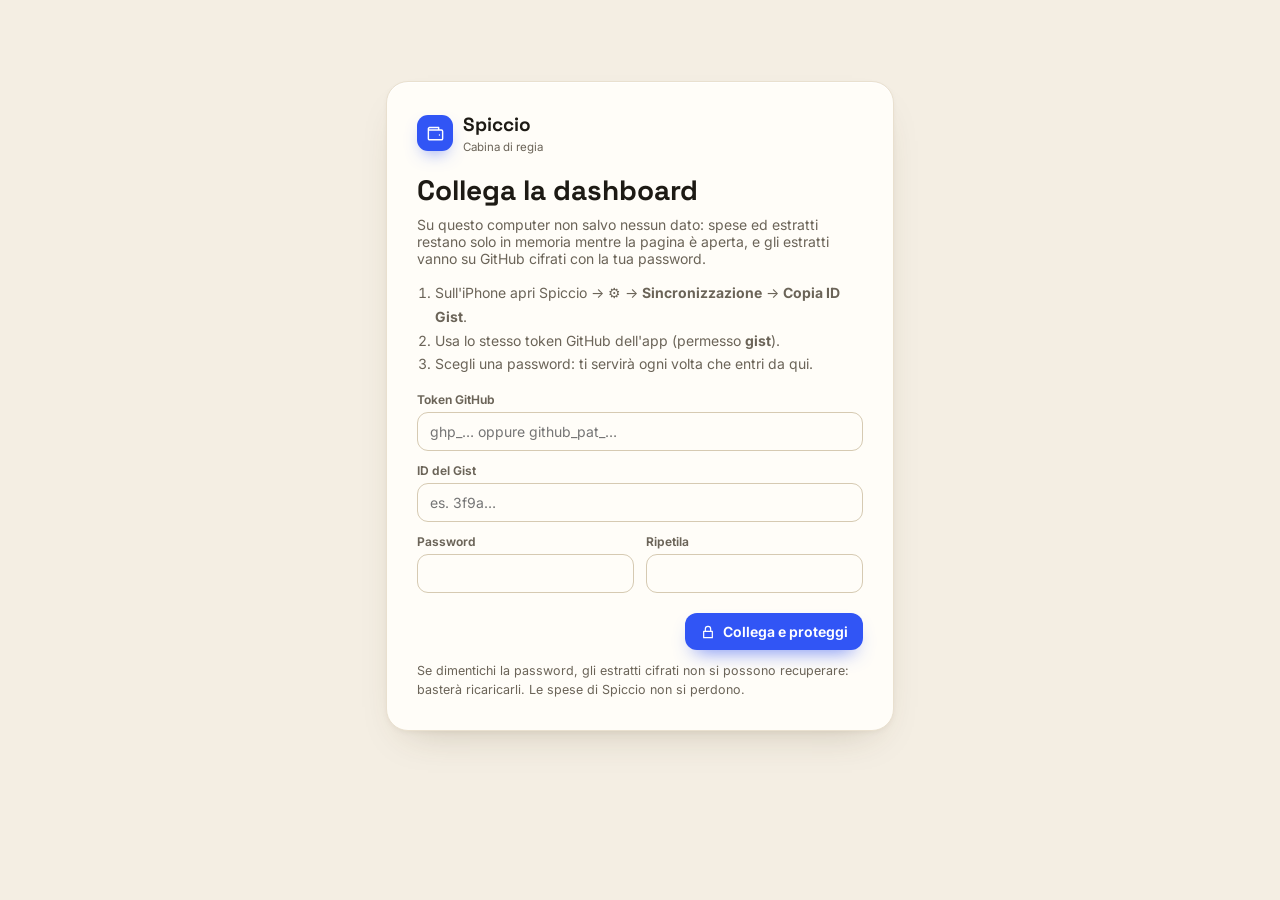
==== commit 3539205b: "Dashboard: sezione Negli anni e modalità protetta sul PC - Negli anni: entrate, uscite e risparmio p" ====
--- a/dashboard.html
+++ b/dashboard.html
@@ -330,6 +330,7 @@
 <body>
 <div id="app"><div class="setup"><p class="mut" style="text-align:center">Carico la dashboard…</p></div></div>
 <div id="tip" hidden></div>
+<input type="file" id="gfile" accept=".csv,.txt,.xlsx,.xls,.ods" multiple hidden>
 <div class="toasts" id="toasts" aria-live="polite"></div>
 <script src="icons.js"></script>
 <script src="core.js"></script>
@@ -348,12 +349,13 @@
   const KEY = "spiccio.data.v1", LKEY = "spiccio.local.v1", EKEY = "spiccio.estratti.v1";
   let S = null, K = null, L = {}, E = { mov: [], conti: {} };
   const F = { mese: null, cat: "", metodo: "", q: "", sort: "ts", dir: -1, sel: new Set(), limite: 300,
-    anaN: 6, anaCat: null, repMese: null, eTab: "mancante", eSel: new Set(), eCat: {} };
+    anaN: 6, anaCat: null, repMese: null, eTab: "mancante", eSel: new Set(), eCat: {}, anno: "tutto", anniCat: null };
   const VIEWS = [
     ["oggi", "calendar", "Oggi"],
     ["spese", "list", "Spese"],
     ["estratti", "receipt", "Estratti conto"],
     ["analisi", "chart", "Analisi"],
+    ["anni", "trophy", "Negli anni"],
     ["patrimonio", "piggy", "Patrimonio"],
     ["budget", "target", "Budget"],
     ["report", "print", "Report"],
@@ -363,7 +365,20 @@
   let view = VIEWS.some(v => v[0] === location.hash.slice(1)) ? location.hash.slice(1) : "oggi";
   let animate = true; // animazioni d'ingresso solo al cambio pagina, non a ogni ridisegno
 
+  // Sul PC (fuori dall'app installata) non resta nessun dato: tutto in memoria, estratti cifrati su GitHub.
+  const SECURE = new URLSearchParams(location.search).has("protetto") || !(navigator.standalone || matchMedia("(display-mode: standalone)").matches);
+  const LOCK = "spiccio.dash.lock", PREF = "spiccio.dash.pref";
+  let PASS = null, vecchioL = null, caricamento = false;
   function loadAll() {
+    if (SECURE) {
+      try { vecchioL = JSON.parse(localStorage.getItem(LKEY) || "null"); } catch (e) {}
+      // dati lasciati da versioni precedenti della dashboard: via dal computer
+      [KEY, KEY + ".prev", KEY + ".last", LKEY, EKEY].forEach(k => localStorage.removeItem(k));
+      let pref = {}; try { pref = JSON.parse(localStorage.getItem(PREF) || "{}"); } catch (e) {}
+      S = null; K = null; E = { mov: [], conti: {} };
+      L = { gistId: "", token: "", nascondi: !!pref.nascondi, lastSync: null, syncErr: null };
+      return;
+    }
     try { S = JSON.parse(localStorage.getItem(KEY) || "null"); } catch (e) { S = null; }
     S = S ? Core.normalizza(S) : null;
     try { L = JSON.parse(localStorage.getItem(LKEY) || "{}"); } catch (e) { L = {}; }
@@ -373,13 +388,15 @@
   }
   // rilegge L prima di salvare, per non cancellare campi scritti dall'app (push, promemoria…)
   function saveLocal() {
+    if (SECURE) { try { localStorage.setItem(PREF, JSON.stringify({ nascondi: !!L.nascondi })); } catch (e) {} return; }
     try { const cur = JSON.parse(localStorage.getItem(LKEY) || "{}"); localStorage.setItem(LKEY, JSON.stringify({ ...cur, ...L })); } catch (e) {}
   }
   function saveData() {
     S.meta.updatedAt = new Date().toISOString();
+    if (SECURE) return;
     try { localStorage.setItem(KEY, JSON.stringify(S)); } catch (e) { toast("Spazio pieno", "Non riesco a salvare in locale.", "bad"); }
   }
-  function saveE() { try { localStorage.setItem(EKEY, JSON.stringify(E)); } catch (e) { toast("Spazio pieno", "Troppi movimenti salvati in questo browser.", "bad"); } }
+  function saveE() { if (SECURE) { queueE(); return; } try { localStorage.setItem(EKEY, JSON.stringify(E)); } catch (e) { toast("Spazio pieno", "Troppi movimenti salvati in questo browser.", "bad"); } }
   // Ogni modifica passa da qui: aggiorna, salva, ricalcola, sincronizza.
   function commit(fn, { config = false, after = render } = {}) {
     fn(S);
@@ -455,12 +472,12 @@
   const RX_COMM = /commission|comm\.|canone|imposta di bollo|bollo |spese tenuta|competenze|interessi passivi|\bfee\b/i;
   const RX_GIRO = /giroconto|ricarica|top.?up|trasferimento (tra|fra|a) |bonifico a (me|luca)|\btransfer to\b|exchanged to|carta prepagata/i;
   function pulisci(desc) {
-    let s = String(desc || "").replace(/\s+/g, " ").trim();
+    let s = String(desc || "").split(" · ")[0].replace(/\s+/g, " ").trim();
     s = s.replace(/^(pagamento|pag\.?|operazione|acquisto|addebito)\s+(pos|carta|con carta|contactless|sdd|diretto|bancomat)\s*/i, "")
       .replace(/^(pos|sdd|addebito sdd|addebito diretto|pagamento|pag)\s+/i, "")
       .replace(/carta\s*(n\.?|nr\.?)?\s*[\d*x]{4,}/ig, "").replace(/\b\d{2}[\/.-]\d{2}([\/.-]\d{2,4})?\b/g, "")
       .replace(/\b\d{1,2}[:.]\d{2}\b/g, "").replace(/\b[A-Z]{0,3}\d{6,}\b/g, "").replace(/\*+\w*/g, "")
-      .replace(/\b(ita|it|italy|italia|eur)\b/ig, "").replace(/\b(rata\s+)?n\.?\s*\d+\b/ig, "").replace(/\s{2,}/g, " ").trim();
+      .replace(/\b(ita|it|italy|italia|eur)\b/ig, "").replace(/\b(rata\s+)?n\.?\s*\d+\b/ig, "").replace(/\s+(milano|mi|roma|torino|it)$/i, "").replace(/\s{2,}/g, " ").trim();
     if (!s) s = String(desc || "").trim();
     s = s.length > 46 ? s.slice(0, 46).trim() + "…" : s;
     return s === s.toUpperCase() ? s.toLowerCase().replace(/(^|\s|[-'])\S/g, m => m.toUpperCase()) : s;
@@ -478,6 +495,7 @@
     if (_abb && _abbKey === key) return _abb;
     const out = new Map(), usate = new Set(), inizio = primaSpesa(); inizio.setDate(inizio.getDate() - 2);
     const spese = S.spese.filter(x => x.importo > 0);
+    const perCent = new Map(); for (const x of spese) { const k = Math.round(x.importo * 100); (perCent.get(k) || perCent.set(k, []).get(k)).push(x); }
     const perDaEstratto = new Map(spese.filter(x => x.daEstratto).map(x => [x.daEstratto, x]));
     const movs = E.mov.slice().sort((a, b) => a.data < b.data ? -1 : 1);
     for (const m of movs) {
@@ -487,15 +505,16 @@
       const esplicita = perDaEstratto.get(m.id);
       if (esplicita) { usate.add(esplicita.id); out.set(m.id, { tipo: "abbinata", spesa: esplicita }); continue; }
       let best = null, bd = 99;
-      for (const x of spese) {
-        if (usate.has(x.id) || Math.abs(x.importo - imp) > 0.011) continue;
+      const kc = Math.round(imp * 100);
+      for (const x of [...(perCent.get(kc) || []), ...(perCent.get(kc - 1) || []), ...(perCent.get(kc + 1) || [])]) {
+        if (usate.has(x.id)) continue;
         const g = Math.abs(giorni(x.ts, d));
         if (g <= 4 && g < bd) { best = x; bd = g; }
       }
       if (best) { usate.add(best.id); out.set(m.id, { tipo: "abbinata", spesa: best }); continue; }
       if (RX_COMM.test(m.desc)) { out.set(m.id, { tipo: "commissione" }); continue; }
       if (RX_GIRO.test(m.desc)) { out.set(m.id, { tipo: "giroconto" }); continue; }
-      const fissa = S.fisse.find(f => (Math.abs(f.importo - imp) <= Math.max(1, f.importo * .03) || (f.variabile && somiglia(m.desc, f.nome))) && (somiglia(m.desc, f.nome) || Math.abs(d.getDate() - f.giorno) <= 4));
+      const fissa = S.fisse.find(f => (Math.abs(f.importo - imp) <= Math.max(1, f.importo * .03) && (somiglia(m.desc, f.nome) || Math.abs(d.getDate() - f.giorno) <= 4)) || (somiglia(m.desc, f.nome) && (f.variabile || Math.abs(f.importo - imp) <= f.importo * .3)));
       if (fissa) { out.set(m.id, { tipo: "fissa", fissa }); continue; }
       const ann = S.annualiDef.find(a => Math.abs(a.importo - imp) <= Math.max(1, a.importo * .03) && (somiglia(m.desc, a.nome) || (a.mesi || []).includes(d.getMonth() + 1) && Math.abs(a.importo - imp) <= a.importo * .01));
       if (ann) { out.set(m.id, { tipo: "fissa", fissa: ann }); continue; }
@@ -506,7 +525,7 @@
     for (const m of movs) {
       const r = out.get(m.id); if (r?.tipo !== "abbinata") continue;
       const x = r.spesa;
-      const gemella = spese.find(y => y.id !== x.id && !usate.has(y.id) && Math.abs(y.importo - x.importo) < 0.011 && Math.abs(giorni(y.ts, x.ts)) <= 1);
+      const gemella = (perCent.get(Math.round(x.importo * 100)) || []).find(y => y.id !== x.id && !usate.has(y.id) && Math.abs(giorni(y.ts, x.ts)) <= 1);
       if (gemella) { r.doppione = gemella; usate.add(gemella.id); }
     }
     _abb = out; _abbKey = key;
@@ -518,8 +537,8 @@
     return c;
   }
   function abbonamenti() {
-    const g = {};
-    for (const m of E.mov.filter(x => x.importo < 0)) {
+    const g = {}, a0 = abbina();
+    for (const m of E.mov.filter(x => x.importo < 0 && !["giroconto", "commissione", "ignorato"].includes(a0.get(x.id)?.tipo) && x.cat !== "_skip")) {
       const k = chiaveRic(m.desc); if (!k || k.length < 3) continue;
       (g[k] = g[k] || []).push(m);
     }
@@ -580,7 +599,7 @@
   }
   const KW = {
     data: /^(data( (operazione|contabile|valuta|transazione|movimento))?|date|started date|completed date|data op\.?|giorno)$/i,
-    desc: /(descrizione|description|causale|dettagli|operazione|merchant|esercente|beneficiario|motivo|note)/i,
+    desc: /(descrizione|description|dettagli|operazione|merchant|esercente|beneficiario|motivo|note|causale|tipologia)/i,
     imp: /^(importo|amount|ammontare|importo \(?eur\)?|importo euro|valore|totale)$/i,
     dare: /(uscite|addebiti|addebito|dare|debit|importo uscita|uscita)/i,
     avere: /(entrate|accrediti|accredito|avere|credit|importo entrata|entrata)/i,
@@ -597,8 +616,11 @@
     const hdr = rows[h].map(c => String(c).trim());
     const find = rx => hdr.findIndex(c => rx.test(c));
     let data = hdr.findIndex(c => /^(data operazione|started date|data contabile)$/i.test(c)); if (data < 0) data = find(KW.data);
-    const desc = hdr.findIndex((c, i) => i !== data && !/^data|^date|date$/i.test(c) && KW.desc.test(c));
-    const map = { header: h, data, desc, imp: find(KW.imp), dare: -1, avere: -1, fee: find(KW.fee), stato: find(KW.stato) };
+    const okDesc = (c, i) => i !== data && !/^data|^date|date$/i.test(c);
+    let desc = hdr.findIndex((c, i) => okDesc(c, i) && /descrizione|description|dettagli|merchant|esercente/i.test(c));
+    if (desc < 0) desc = hdr.findIndex((c, i) => okDesc(c, i) && KW.desc.test(c));
+    const desc2 = hdr.findIndex((c, i) => okDesc(c, i) && i !== desc && /causale|tipologia|tipo operazione|^type$/i.test(c));
+    const map = { header: h, data, desc, desc2, imp: find(KW.imp), dare: -1, avere: -1, fee: find(KW.fee), stato: find(KW.stato) };
     if (map.imp < 0) { map.dare = find(KW.dare); map.avere = find(KW.avere); }
     return map;
   }
@@ -623,7 +645,8 @@
       else { const a = parseAmount(String(r[map.dare] || "").replace(/\s/g, "")), b = parseAmount(String(r[map.avere] || "").replace(/\s/g, "")); imp = (isFinite(b) && b ? Math.abs(b) : 0) - (isFinite(a) && a ? Math.abs(a) : 0); }
       if (!isFinite(imp) || Math.abs(imp) < 0.005) continue;
       if (map.fee >= 0) { const f = parseAmount(String(r[map.fee])); if (isFinite(f) && f) imp -= Math.abs(f); }
-      const desc = String(map.desc >= 0 ? r[map.desc] : "").replace(/\s+/g, " ").trim() || "(senza descrizione)";
+      const d1 = String(map.desc >= 0 ? r[map.desc] : "").trim(), d2 = String(map.desc2 >= 0 ? r[map.desc2] : "").trim();
+      const desc = ((d1 || d2) + (d1 && d2 && !d1.toLowerCase().includes(d2.toLowerCase()) ? " · " + d2 : "")).replace(/\s+/g, " ").trim() || "(senza descrizione)";
       const data = `${d.getFullYear()}-${p2(d.getMonth() + 1)}-${p2(d.getDate())}T${p2(d.getHours())}:${p2(d.getMinutes())}`;
       const id = "bk_" + hash(`${conto}|${data.slice(0, 10)}|${r2(imp)}|${desc}`);
       out.push({ id, conto, data, importo: r2(imp), desc });
@@ -639,9 +662,12 @@
     let rows;
     try { rows = await leggiFile(file); } catch (e) { toast("Non riesco a leggere il file", e.message, "bad"); return; }
     if (!rows.length) { toast("File vuoto", "", "bad"); return; }
-    const map = indovinaColonne(rows);
+    let map = indovinaColonne(rows);
+    const firma = rows[map.header].map(c => String(c).trim().toLowerCase()).join("|");
+    const ricordo = (E.mappe || {})[firma];
+    if (ricordo) map = { ...map, ...ricordo.map };
     const conti = Object.keys(E.conti);
-    const nomeDaFile = /revolut/i.test(file.name) || rows[map.header].some(c => /started date/i.test(c)) ? "Revolut" : (conti[0] || "");
+    const nomeDaFile = ricordo?.conto || (/revolut/i.test(file.name) || rows[map.header].some(c => /started date/i.test(c)) ? "Revolut" : /mediobanca|chebanca/i.test(file.name) ? "Mediobanca Premier" : (conti[0] || ""));
     const hdr = rows[map.header].map(c => String(c).trim());
     const opt = (sel) => `<option value="-1">—</option>` + hdr.map((h, i) => `<option value="${i}"${i === sel ? " selected" : ""}>${esc(h || "colonna " + (i + 1))}</option>`).join("");
     const body = `<p class="note" style="margin-top:0">Ho letto <b>${esc(file.name)}</b>. Controlla che le colonne siano giuste: lo chiedo solo la prima volta per ogni banca.</p>
@@ -649,14 +675,15 @@
         <div class="fld w"><label>Conto o carta</label><input class="inp" id="i-conto" list="i-conti" value="${esc(nomeDaFile)}" placeholder="es. Conto principale, Revolut, Amex…"><datalist id="i-conti">${conti.map(c => `<option value="${esc(c)}">`).join("")}</datalist></div>
         <div class="fld"><label>Data</label><select class="inp" id="i-data">${opt(map.data)}</select></div>
         <div class="fld"><label>Descrizione</label><select class="inp" id="i-desc">${opt(map.desc)}</select></div>
+        <div class="fld"><label>Causale o tipo (se c'è)</label><select class="inp" id="i-desc2">${opt(map.desc2)}</select></div>
         <div class="fld"><label>Importo (con segno)</label><select class="inp" id="i-imp">${opt(map.imp)}</select></div>
         <div class="fld"><label>Commissione (se c'è)</label><select class="inp" id="i-fee">${opt(map.fee)}</select></div>
         <div class="fld"><label>Oppure: uscite</label><select class="inp" id="i-dare">${opt(map.dare)}</select></div>
         <div class="fld"><label>e entrate</label><select class="inp" id="i-avere">${opt(map.avere)}</select></div>
       </div>
       <div id="i-prev" style="margin-top:16px"></div>`;
-    modal("Carica estratto conto", body, `<span class="sp"></span><button class="btn" data-x>Annulla</button><button class="btn pri" id="i-ok">Importa</button>`, (ov, close) => {
-      const leggi = () => ({ ...map, data: +$("#i-data", ov).value, desc: +$("#i-desc", ov).value, imp: +$("#i-imp", ov).value, fee: +$("#i-fee", ov).value, dare: +$("#i-dare", ov).value, avere: +$("#i-avere", ov).value });
+    return new Promise(fine => modal("Carica estratto conto · " + file.name, body, `<span class="sp"></span><button class="btn" data-x>Annulla</button><button class="btn pri" id="i-ok">Importa</button>`, (ov, close) => {
+      const leggi = () => ({ ...map, data: +$("#i-data", ov).value, desc: +$("#i-desc", ov).value, desc2: +$("#i-desc2", ov).value, imp: +$("#i-imp", ov).value, fee: +$("#i-fee", ov).value, dare: +$("#i-dare", ov).value, avere: +$("#i-avere", ov).value });
       const prev = () => {
         const mm = leggi(), mv = righeMovimenti(rows, mm, "x");
         $("#i-prev", ov).innerHTML = mv.length ? `<div class="kv"><span class="k">Movimenti trovati</span><span class="v">${mv.length} · dal ${dDay(new Date(mv.reduce((a, m) => m.data < a ? m.data : a, mv[0].data)))} al ${dDay(new Date(mv.reduce((a, m) => m.data > a ? m.data : a, mv[0].data)))}</span></div>` +
@@ -672,18 +699,22 @@
         const nuovi = mv.filter(m => !ids.has(m.id));
         E.mov.push(...nuovi);
         const ultima = mv.reduce((a, m) => m.data > a ? m.data : a, "");
+        E.mappe = E.mappe || {}; const mm = leggi(); E.mappe[firma] = { conto, map: { data: mm.data, desc: mm.desc, desc2: mm.desc2, imp: mm.imp, fee: mm.fee, dare: mm.dare, avere: mm.avere } };
         E.conti[conto] = { ultimo: ultima > (E.conti[conto]?.ultimo || "") ? ultima : E.conti[conto]?.ultimo, file: file.name, il: new Date().toISOString() };
         E._rev = (E._rev || 0) + 1; saveE(); close();
-        toast(nuovi.length ? plural(nuovi.length, "movimento nuovo", "movimenti nuovi") : "Niente di nuovo", nuovi.length ? `da ${conto}` : "Questi movimenti li avevi già caricati.", nuovi.length ? "ok" : "");
-        F.eTab = "mancante"; if (view !== "estratti") go("estratti"); else { animate = false; render(); }
+        toast(nuovi.length ? plural(nuovi.length, "movimento nuovo", "movimenti nuovi") : "Niente di nuovo", nuovi.length ? `da ${conto}${SECURE ? " · ora puoi cancellare il file dalla cartella Download" : ""}` : "Questi movimenti li avevi già caricati.", nuovi.length ? "ok" : "");
+        F.eTab = "mancante"; if (view !== "estratti" && view !== "anni") go("estratti"); else { animate = false; render(); }
       };
-    }, true);
+    }, true, fine));
   }
 
   // ============================== RENDER ==============================
   function render() {
     const app = $("#app");
-    if (!S || !L.token || !L.gistId) { app.innerHTML = renderSetup(); bindSetup(); return; }
+    if (!S || !L.token || !L.gistId || caricamento) {
+      if (SECURE && localStorage.getItem(LOCK) && !PASS || SECURE && caricamento) { app.innerHTML = renderUnlock(); bindUnlock(); return; }
+      app.innerHTML = renderSetup(); bindSetup(); return;
+    }
     if (isMobile() && !MOBILE_VIEWS.includes(view)) view = "oggi";
     if (!F.mese) F.mese = mesi()[0].key;
     if (!F.repMese) F.repMese = (mesi()[1] || mesi()[0]).key;
@@ -700,6 +731,7 @@
     else if (view === "spese") { sub = "Clic sulla nota per modificarla. Categoria, sottocategoria e metodo si cambiano direttamente dalla tabella."; azioni = nuova; body = renderSpese(); }
     else if (view === "estratti") { sub = "Confronto quello che dice la banca con quello che hai registrato in Spiccio"; azioni = `<button class="btn pri" data-act="carica">${ic("upload", 17)} Carica estratto</button>`; body = renderEstratti(); }
     else if (view === "analisi") { sub = `Il mese di Spiccio va dal ${S.settings.giornoStipendio}, giorno dello stipendio, al ${S.settings.giornoStipendio - 1} del mese dopo`; azioni = `<div class="seg">${[3, 6, 12].map(n => `<button data-act="anaN" data-v="${n}" aria-pressed="${F.anaN === n}">${n} mesi</button>`).join("")}</div>`; body = renderAnalisi(); }
+    else if (view === "anni") { sub = "Dagli estratti conto: entrate, uscite, risparmio e abitudini anno per anno"; azioni = `<button class="btn pri" data-act="carica">${ic("upload", 17)} Carica estratti</button>`; body = renderAnni(); }
     else if (view === "patrimonio") { const u = K.patrimonio().ultimoCheck; sub = u ? `Conti aggiornati al check di ${MESI[+u.mese.slice(5) - 1]} ${u.mese.slice(0, 4)}` : "Nessun check di metà mese ancora"; body = renderPatrimonio(); }
     else if (view === "budget") { sub = "Le modifiche arrivano anche sull'iPhone"; body = renderBudget(); }
     else if (view === "report") { sub = "Da salvare in PDF o mandare per mail"; azioni = `${selMese("f-rep", F.repMese)}<button class="btn" data-act="mail">${ic("link", 16)} Mail</button><button class="btn pri" data-act="print">${ic("print", 16)} Salva PDF</button>`; body = renderReport(); }
@@ -712,13 +744,14 @@
           <div class="brand"><span class="logo">${ic("wallet", 19)}</span><div><b>Spiccio</b><small>Cabina di regia</small></div></div>
           ${VIEWS.map((x, i) => `<button class="nav" data-go="${x[0]}" ${x[0] === view ? 'aria-current="page"' : ""}>${ic(x[1], 18)}${x[2]}${x[0] === "estratti" && nMan ? `<span class="bdg">${nMan}</span>` : ""}<kbd>${i + 1}</kbd></button>`).join("")}
           <div class="grow"></div>
-          <a class="nav" href="./">${ic("back", 18)}Apri l'app</a>
+          ${SECURE ? "" : `<a class="nav" href="./">${ic("back", 18)}Apri l'app</a>`}
           <div class="syncbox">
+            ${SECURE ? `<div class="st">${ic("lock", 13)} Nessun dato salvato su questo PC</div>` : ""}
             <div class="st" id="syncst"></div>
             <div class="iconrow">
               <button class="btn ico" data-act="sync" title="Sincronizza ora (R)" aria-label="Sincronizza ora">${ic("sync", 16)}</button>
               <button class="btn ico" data-act="hide" title="${L.nascondi ? "Mostra importi" : "Nascondi importi"}" aria-label="${L.nascondi ? "Mostra importi" : "Nascondi importi"}">${ic(L.nascondi ? "eyeOff" : "eye", 16)}</button>
-              <button class="btn ico" data-act="esci" title="Scollega questo dispositivo" aria-label="Scollega questo dispositivo">${ic("lock", 16)}</button>
+              <button class="btn ico" data-act="esci" title="${SECURE ? "Blocca" : "Scollega questo dispositivo"}" aria-label="${SECURE ? "Blocca" : "Scollega questo dispositivo"}">${ic("lock", 16)}</button>
             </div>
           </div>
         </aside>
@@ -949,10 +982,10 @@
   }
 
   // ------------------------- MODALI -----------------------------------
-  function modal(title, body, foot, onMount, wide = false) {
+  function modal(title, body, foot, onMount, wide = false, onClose = null) {
     const ov = document.createElement("div"); ov.className = "ov";
     ov.innerHTML = `<div class="modal ${wide ? "wide" : ""}" role="dialog" aria-modal="true" aria-label="${esc(title)}"><h3>${esc(title)}<button class="btn ico ghost" data-x aria-label="Chiudi">${ic("close", 18)}</button></h3>${body}<div class="mfoot">${foot}</div></div>`;
-    const close = () => { ov.remove(); document.removeEventListener("keydown", kd); };
+    const close = () => { if (!ov.isConnected) return; ov.remove(); document.removeEventListener("keydown", kd); onClose?.(); };
     const kd = e => { if (e.key === "Escape") close(); };
     ov.addEventListener("click", e => { if (e.target === ov || e.target.closest("[data-x]")) close(); });
     document.addEventListener("keydown", kd);
@@ -1039,10 +1072,9 @@
     const drop = `<section class="drop ${anim()}" id="drop">
       <div style="flex:1 1 280px;display:flex;align-items:center;gap:14px">
         <span class="scene" aria-hidden="true"><span class="sheet"></span><span class="sheet"></span><span class="sheet"></span></span>
-        <div><div style="font-weight:650">Trascina qui il file della banca</div><div class="mut" style="font-size:12.5px">CSV o Excel · resta solo su questo computer, su GitHub vanno solo le spese che aggiungi</div></div>
+        <div><div style="font-weight:650">Trascina qui il file della banca</div><div class="mut" style="font-size:12.5px">CSV o Excel · ${SECURE ? "nulla resta sul computer: i movimenti vanno su GitHub cifrati con la tua password" : "resta solo su questo dispositivo"}</div></div>
       </div>
       <div style="display:flex;gap:10px;flex-wrap:wrap">${conti.length ? conti.map(([n, c]) => { const gg = c.ultimo ? giorni(new Date(), c.ultimo) : 999; return `<div class="acct"><b>${esc(n)}</b><span class="${gg > 35 ? "wrn" : ""}">aggiornato al ${c.ultimo ? dDay(new Date(c.ultimo)) : "—"}</span></div>`; }).join("") : `<div class="acct"><b>Nessun conto</b><span>carica il primo estratto</span></div>`}</div>
-      <input type="file" id="file" accept=".csv,.txt,.xlsx,.xls,.ods" multiple hidden>
     </section>`;
     if (!E.mov.length) return `<div class="grid"><div class="s12">${drop}</div>
       <section class="card s12 ${anim()}"><h2>Come funziona</h2><p class="lead">Dal sito o dall'app della banca scarica la lista movimenti in CSV o Excel, poi trascinala qui sopra.</p>
@@ -1079,7 +1111,7 @@
         <section class="card tilt ${anim()}"><h2>Addebiti ricorrenti</h2><p class="lead">Abbonamenti e rate trovati negli estratti</p>${abH}</section>
         <section class="card tilt ${anim()}"><h2>Entrate</h2>${entH}</section>
         <section class="card tilt ${anim()}"><h2>Costi della banca nel ${anno}</h2><div class="disp" style="font-size:30px;font-weight:700">${M(-somma(comm))}</div><p class="note" style="margin-top:4px">${plural(comm.length, "addebito", "addebiti")} tra canoni, commissioni e bolli.</p></section>
-        <button class="btn ghost" data-act="svuotaE" style="align-self:flex-start">${ic("trash", 15)} Cancella gli estratti da questo computer</button>
+        <button class="btn ghost" data-act="svuotaE" style="align-self:flex-start">${ic("trash", 15)} Cancella tutti gli estratti caricati</button>
       </div></div>`;
   }
   function movDellaTab() {
@@ -1094,7 +1126,7 @@
   function renderTabE() {
     const a = abbina(), v = movDellaTab();
     for (const id of [...F.eSel]) if (!v.some(m => m.id === id)) F.eSel.delete(id);
-    const catSel = m => { const s = F.eCat[m.id] || K.suggerisci(pulisci(m.desc))?.cat || K.suggerisci(m.desc)?.cat || ""; return `<select class="inl" data-ecat="${m.id}" aria-label="Categoria"><option value="">Scegli…</option>${S.categories.map(c => `<option value="${c.id}"${c.id === s ? " selected" : ""}>${esc(c.nome)}</option>`).join("")}</select>`; };
+    const catSel = m => { const s = F.eCat[m.id] || (m.cat && !m.cat.startsWith("_") ? m.cat : "") || K.suggerisci(pulisci(m.desc))?.cat || K.suggerisci(m.desc)?.cat || ""; return `<select class="inl" data-ecat="${m.id}" aria-label="Categoria"><option value="">Scegli…</option>${S.categories.map(c => `<option value="${c.id}"${c.id === s ? " selected" : ""}>${esc(c.nome)}</option>`).join("")}</select>`; };
     const info = m => {
       const r = a.get(m.id);
       if (r.tipo === "abbinata") return `<span class="badge ok">${ic("check", 12)} ${esc(r.spesa.nota || K.catNome(r.spesa.cat))} · ${dShort(new Date(r.spesa.ts))}</span>`;
@@ -1128,14 +1160,13 @@
     if (b) b.innerHTML = sel && v.length ? `<button class="btn sm soft" data-act="eAddAll">${F.eSel.size ? `Aggiungi le ${F.eSel.size} selezionate` : `Aggiungi tutte e ${v.length}`}</button>` : "";
   }
   function bindEstratti() {
-    const d = $("#drop"), fi = $("#file");
+    const d = $("#drop"), fi = $("#gfile");
     if (d) {
       d.ondragover = e => { e.preventDefault(); d.classList.add("over"); };
       d.ondragleave = () => d.classList.remove("over");
       d.ondrop = async e => { e.preventDefault(); d.classList.remove("over"); for (const f of e.dataTransfer.files) await importaFile(f); };
       d.onclick = e => { if (!e.target.closest("button")) fi.click(); };
       d.style.cursor = "pointer";
-      fi.onchange = async () => { for (const f of fi.files) await importaFile(f); fi.value = ""; };
     }
     if (!$("#etbl")) return;
     $("#v").onchange = e => {
@@ -1270,6 +1301,246 @@
       d = new Date(K.periodRange("mese", d)[1]);
     }
     return { ritmo, mesi: out };
+  }
+
+  // ============================ NEGLI ANNI ============================
+  // Un flusso unico di entrate e uscite: estratti conto come base, Spiccio per il dettaglio.
+  const RX_REVOLUT = /revolut/i;
+  const RX_RISP = /conto deposito|deposito vincolato|vincolo|risparmio|salvadanaio|accantonamento|time deposit/i;
+  const RX_STIP = /stipendio|emolument|retribuz|salary|cedolino|paga |accredito competenze/i;
+  const RX_CARTA = /saldo (estratto )?carta|addebito (estratto conto )?carta di credito|american express|\bamex\b|\bnexi\b|estratto conto carta|addebito carta credito/i;
+  const RX_PREL = /prelievo|prelev|\bprel\.|withdrawal|cash advance/i;
+  const VIRT = { _contanti: "Prelievi in contanti", _fisse: "Spese fisse e rate", _banca: "Costi della banca", _revolut: "Ricariche Revolut", _carta: "Carta di credito (in blocco)", _nocat: "Da categorizzare" };
+  const nomeCat = id => VIRT[id] || K.catNome(id);
+  const colCat2 = id => id === "_nocat" ? "var(--dim)" : id === "_fisse" ? "var(--ink2)" : id in VIRT ? "var(--s8)" : colCat(id);
+  const ym = d => `${d.getFullYear()}-${p2(d.getMonth() + 1)}`;
+  const catMov = m => (m.cat && m.cat !== "_skip" ? m.cat : null) || (RX_CARTA.test(m.desc) ? "_carta" : null) || (RX_PREL.test(m.desc) ? "_contanti" : null) || K.suggerisci(pulisci(m.desc))?.cat || K.suggerisci(m.desc)?.cat || "_nocat";
+  let _fl = null, _flKey = "";
+  function flusso() {
+    const key = E.mov.length + "|" + (E._rev || 0) + "|" + S.spese.length + "|" + (S.meta.updatedAt || "");
+    if (_fl && _flKey === key) return _fl;
+    const a = abbina(), out = [], usate = new Set(), primo = primaSpesa();
+    let min = "9999", max = "0000";
+    for (const m of E.mov) {
+      const r = a.get(m.id); if (!r || r.tipo === "ignorato" || m.cat === "_skip") continue;
+      const d = new Date(m.data), imp = Math.abs(m.importo), nome = pulisci(m.desc), k = ym(d);
+      if (k < min) min = k; if (k > max) max = k;
+      if (m.importo > 0) { if (r.tipo !== "giroconto") out.push({ d, imp, tipo: "entrata", grp: RX_STIP.test(m.desc) ? "Stipendio" : "Altre entrate", nome }); continue; }
+      if (r.tipo === "abbinata") { usate.add(r.spesa.id); out.push({ d, imp, tipo: "uscita", cat: r.spesa.cat, sub: r.spesa.sub, nome: r.spesa.nota || nome }); continue; }
+      if (r.tipo === "fissa") { out.push({ d, imp, tipo: "uscita", cat: "_fisse", sub: r.fissa.nome, nome: r.fissa.nome }); continue; }
+      if (r.tipo === "commissione") { out.push({ d, imp, tipo: "uscita", cat: "_banca", sub: nome, nome }); continue; }
+      if (r.tipo === "giroconto") {
+        if (RX_RISP.test(m.desc)) out.push({ d, imp, tipo: "risparmio", nome });
+        else if (RX_REVOLUT.test(m.desc) && d < primo) out.push({ d, imp, tipo: "uscita", cat: "_revolut", nome: "Ricarica Revolut" });
+        continue;
+      }
+      out.push({ d, imp, tipo: "uscita", cat: catMov(m), sub: m.cat === "_fisse" ? nome : null, nome, mov: m });
+    }
+    // spese di Spiccio pagate fuori dagli estratti (contanti, Revolut…), solo nei mesi coperti dalla banca
+    for (const x of S.spese) {
+      if (usate.has(x.id) || x.daEstratto) continue;
+      const d = new Date(x.ts), k = ym(d); if (k < min || k > max) continue;
+      out.push({ d, imp: K.netto(x), tipo: "uscita", cat: x.cat, sub: x.sub, nome: x.nota || K.catNome(x.cat), spiccio: true });
+    }
+    out.sort((x, y) => x.d - y.d);
+    _fl = { voci: out, min, max }; _flKey = key;
+    return _fl;
+  }
+  function mesiCoperti(fl) {
+    const out = []; if (fl.min > fl.max) return out;
+    let [y, m] = fl.min.split("-").map(Number);
+    while (`${y}-${p2(m)}` <= fl.max) { out.push(`${y}-${p2(m)}`); m++; if (m > 12) { m = 1; y++; } }
+    return out;
+  }
+  function rangeAnni(fl) {
+    const mesi = mesiCoperti(fl);
+    let sel = mesi;
+    if (F.anno === "12") sel = mesi.slice(-12);
+    else if (F.anno !== "tutto") sel = mesi.filter(k => k.startsWith(F.anno));
+    const set = new Set(sel);
+    return { mesi, sel, voci: fl.voci.filter(v => set.has(ym(v.d))) };
+  }
+  const sommaT = (voci, tipo) => somma(voci.filter(v => v.tipo === tipo), v => v.imp);
+  function perCat(voci) {
+    const o = {};
+    for (const v of voci) if (v.tipo === "uscita") o[v.cat] = (o[v.cat] || 0) + v.imp;
+    return Object.entries(o).map(([cat, tot]) => ({ cat, tot })).filter(x => Math.abs(x.tot) > 0.5).sort((a, b) => b.tot - a.tot);
+  }
+
+  function renderAnni() {
+    if (!E.mov.length) return `<div class="grid">
+      <section class="card s12 ${anim()}"><h2>Dove sono finiti i tuoi soldi negli anni</h2><p class="lead">Carica gli estratti conto degli anni passati: li leggo, li categorizzo e ti mostro entrate, uscite, risparmio e abitudini anno per anno.</p>
+        <div class="li"><span class="av acc">${ic("download", 18)}</span><div class="tx"><div class="t1">Scarica i movimenti da Mediobanca Premier</div><div class="t2">dalla lista movimenti del conto scegli il periodo ed esporta in Excel o CSV; se c'è un limite, un anno alla volta</div></div></div>
+        <div class="li"><span class="av acc">${ic("upload", 18)}</span><div class="tx"><div class="t1">Caricali qui, anche tutti insieme</div><div class="t2">i movimenti uguali li riconosco, quindi puoi ricaricare file che si sovrappongono</div></div></div>
+        <div class="li"><span class="av acc">${ic("tag", 18)}</span><div class="tx"><div class="t1">Sistema le categorie per esercente</div><div class="t2">una scelta vale per tutti i movimenti di quell'esercente, e Spiccio la ricorda</div></div></div>
+        <div style="margin-top:16px"><button class="btn pri" data-act="carica">${ic("upload", 16)} Carica estratti conto</button></div>
+      </section></div>`;
+    const fl = flusso(), R = rangeAnni(fl), V = R.voci, nM = R.sel.length || 1;
+    const ent = sommaT(V, "entrata"), usc = sommaT(V, "uscita"), risp = ent - usc, tasso = ent > 0 ? risp / ent : 0;
+    const anni = [...new Set(R.mesi.map(k => k.slice(0, 4)))];
+    const dalAl = R.sel.length ? `${MESI[+R.sel[0].slice(5) - 1].slice(0, 3)} ${R.sel[0].slice(0, 4)} – ${MESI[+R.sel.at(-1).slice(5) - 1].slice(0, 3)} ${R.sel.at(-1).slice(0, 4)}` : "—";
+    const kpi = [
+      ["Entrate", M0(ent), `${M0(ent / nM)} al mese in media`, ""],
+      ["Uscite", M0(usc), `${M0(usc / nM)} al mese in media`, ""],
+      [risp >= 0 ? "Risparmiato" : "Speso più di quanto entrato", M0(Math.abs(risp)), `${Math.round(tasso * 100)}% delle entrate`, risp >= 0 ? "pos" : "neg"],
+      ["Periodo", plural(nM, "mese", "mesi"), dalAl, ""],
+    ].map(([k, v, s, c]) => `<section class="card tilt kpi s3 pad-s ${anim()}"><div class="k">${k}</div><div class="v ${c}">${v}</div><div class="s">${s}</div></section>`).join("");
+
+    const cats = perCat(V), totU = somma(cats, x => x.tot) || 1, nocat = cats.find(x => x.cat === "_nocat");
+    const nocatN = V.filter(v => v.cat === "_nocat").length;
+    const dove = cats.map(x => `<div class="pb click" data-act="anniCat" data-v="${x.cat}" style="cursor:pointer" ${tip(`<b>${esc(nomeCat(x.cat))}</b><br>${M(x.tot)} · ${Math.round(x.tot / totU * 100)}% delle uscite<br>${M(x.tot / nM)} al mese`)}>
+        <div class="h"><b><span style="display:inline-block;width:10px;height:10px;border-radius:3px;background:${colCat2(x.cat)};margin-right:8px"></span>${esc(nomeCat(x.cat))}${F.anniCat === x.cat ? " ›" : ""}</b><span><b style="color:var(--ink)">${M0(x.tot)}</b> · ${Math.round(x.tot / totU * 100)}% · ${M0(x.tot / nM)}/mese</span></div>
+        <div class="t"><i class="grow" style="width:${pct(x.tot, cats[0].tot)}%;background:${colCat2(x.cat)}"></i></div></div>`).join("") || `<div class="empty">Nessuna uscita nel periodo.</div>`;
+
+    let det = "";
+    if (F.anniCat) {
+      const vc = V.filter(v => v.tipo === "uscita" && v.cat === F.anniCat);
+      const es = {}; vc.forEach(v => { const k = (v.cat === "_fisse" ? v.sub : v.nome) || "—"; es[k] = es[k] || { n: 0, t: 0 }; es[k].n++; es[k].t += v.imp; });
+      const top = Object.entries(es).sort((a, b) => b[1].t - a[1].t).slice(0, 10);
+      const sub = {}; vc.forEach(v => { if (v.cat === "_fisse") return; const k = v.sub || "Senza sottocategoria"; sub[k] = (sub[k] || 0) + v.imp; });
+      const subs = Object.entries(sub).sort((a, b) => b[1] - a[1]), ts = somma(subs, z => z[1]) || 1;
+      det = `<section class="card s12 ${anim()}" id="anni-det"><h2>${esc(nomeCat(F.anniCat))} nel dettaglio <span class="r"><button class="btn sm ghost" data-act="anniCat" data-v="">${ic("close", 14)} chiudi</button></span></h2>
+        <div class="chart" data-chart="catAnni" style="height:190px;margin:10px 0 6px"></div>
+        <div class="grid" style="margin-top:8px">
+          <div class="s6"><div class="mut" style="font-weight:600;margin-bottom:6px">${F.anniCat === "_fisse" ? "Voci" : "Dove"}</div>${top.map(([k, v]) => `<div class="li"><div class="tx"><div class="t1">${esc(k)}</div><div class="t2">${plural(v.n, "volta", "volte")} · ${M(v.t / v.n)} in media</div></div><span class="x">${M0(v.t)}</span></div>`).join("") || `<div class="empty">—</div>`}</div>
+          <div class="s6">${subs.length > 1 ? `<div class="mut" style="font-weight:600;margin-bottom:6px">Sottocategorie</div>${subs.map(([k, v]) => `<div class="pb"><div class="h"><b>${esc(k)}</b><span>${M0(v)} · ${Math.round(v / ts * 100)}%</span></div><div class="t"><i class="grow" style="width:${pct(v, subs[0][1])}%;background:${colCat2(F.anniCat)}"></i></div></div>`).join("")}` : ""}
+          ${F.anniCat === "_nocat" ? `<p class="note" style="margin-top:0">Queste uscite non hanno ancora una categoria.</p><button class="btn pri" data-act="categorizza">${ic("tag", 16)} Categorizza per esercente</button>` : ""}</div>
+        </div></section>`;
+    }
+
+    // categorie anno per anno (media al mese in ciascun anno)
+    const mesiAnno = Object.fromEntries(anni.map(y => [y, R.mesi.filter(k => k.startsWith(y)).length]));
+    const perAnnoCat = {};
+    for (const v of fl.voci) if (v.tipo === "uscita") { const y = String(v.d.getFullYear()); if (!mesiAnno[y]) continue; (perAnnoCat[v.cat] = perAnnoCat[v.cat] || {})[y] = (perAnnoCat[v.cat]?.[y] || 0) + v.imp; }
+    const righeCat = Object.entries(perAnnoCat).map(([cat, o]) => ({ cat, o, tot: somma(Object.values(o), x => x) })).sort((a, b) => b.tot - a.tot).slice(0, 12);
+    const mxCell = Math.max(1, ...righeCat.flatMap(r => anni.map(y => (r.o[y] || 0) / mesiAnno[y])));
+    const tab = anni.length ? `<div style="overflow-x:auto"><table class="t" style="min-width:${300 + anni.length * 110}px">
+      <thead><tr><th class="nos">Al mese, in media</th>${anni.map(y => `<th class="nos r">${y}${mesiAnno[y] < 12 ? ` <span class="mut" style="font-weight:500">(${mesiAnno[y]} m)</span>` : ""}</th>`).join("")}<th class="nos r">Andamento</th></tr></thead>
+      <tbody>${righeCat.map(r => {
+        const vals = anni.map(y => (r.o[y] || 0) / mesiAnno[y]);
+        const piene = anni.map((y, i) => [y, vals[i]]).filter(([y]) => mesiAnno[y] >= 6);
+        const d = piene.length >= 2 && piene[0][1] > 5 ? (piene.at(-1)[1] - piene[0][1]) / piene[0][1] : null;
+        return `<tr><td><b>${esc(nomeCat(r.cat))}</b></td>${vals.map(v => `<td class="r"><span style="display:inline-block;min-width:74px;padding:3px 8px;border-radius:8px;background:color-mix(in srgb, var(--acc) ${Math.round(v / mxCell * 22)}%, transparent);font-variant-numeric:tabular-nums">${v ? M0(v) : "—"}</span></td>`).join("")}<td class="r">${d === null ? "" : `<span class="badge ${d > .1 ? "bad" : d < -.1 ? "ok" : "n"}">${d > 0 ? "▲" : d < 0 ? "▼" : "="} ${Math.abs(Math.round(d * 100))}%</span>`}</td></tr>`;
+      }).join("")}</tbody></table></div>` : "";
+
+    // abitudini
+    const es = {}; V.filter(v => v.tipo === "uscita" && v.cat !== "_fisse" && v.cat !== "_banca" && v.cat !== "_revolut").forEach(v => { const k = (v.nome || "").toLowerCase().trim(); if (!k) return; es[k] = es[k] || { nome: v.nome, n: 0, t: 0 }; es[k].n++; es[k].t += v.imp; });
+    const topEs = Object.values(es).sort((a, b) => b.t - a.t).slice(0, 8);
+    const piccole = V.filter(v => v.tipo === "uscita" && v.imp > 0 && v.imp < 10 && v.cat !== "_banca");
+    const ab = abbonamenti(), abAnno = somma(ab.filter(x => x.nota !== "fissa" || true), x => x.importo) * 12;
+
+    const sugg = suggerimenti(fl, R);
+    const suggH = sugg.map(x => `<section class="card tilt s4 pad-s ${anim()}"><div class="insight"><span class="ic" style="background:${x.bg};color:${x.col}">${ic(x.icon, 18)}</span><div><b>${x.t}</b><span>${x.s}</span></div></div></section>`).join("");
+
+    const sel = `<div class="seg" style="flex-wrap:wrap">${[["tutto", "Tutto"], ["12", "Ultimi 12 mesi"], ...anni.slice().reverse().map(y => [y, y])].map(([k, l]) => `<button data-act="anno" data-v="${k}" aria-pressed="${F.anno === k}">${l}</button>`).join("")}</div>`;
+    return `<div class="grid">
+      <div class="s12 ${anim()}" style="display:flex;gap:10px;align-items:center;flex-wrap:wrap">${sel}<span style="flex:1"></span>
+        ${nocat ? `<button class="btn soft" data-act="categorizza">${ic("tag", 16)} ${plural(nocatN, "uscita", "uscite")} da categorizzare · ${M0(nocat.tot)}</button>` : ""}
+        <button class="btn" data-act="perClaude" title="Copia un riepilogo senza dati personali da incollare in chat">${ic("copy", 16)} Riepilogo per Claude</button></div>
+      ${kpi}
+      <section class="card s12 ${anim()}"><h2>Entrate e uscite anno per anno <span class="r">quanto ti è rimasto in tasca</span></h2><p class="lead">${anni.length > 1 ? "Sopra ogni anno: quanto hai risparmiato e che parte delle entrate rappresenta." : "Carica altri anni per vedere il confronto."}</p>
+        <div class="chart" data-chart="anni" style="height:300px"></div></section>
+      ${sugg.length ? `<div class="s12 ${anim()}"><h2 class="disp" style="margin:6px 0 0;font-size:17px">Cosa ti suggerisco</h2></div>${suggH}` : ""}
+      <section class="card s7 ${anim()}"><h2>Dove sono finiti i soldi <span class="r">${F.anno === "tutto" ? "tutto il periodo" : F.anno === "12" ? "ultimi 12 mesi" : F.anno} · clic per il dettaglio</span></h2><p class="lead">Uscite per categoria, con le spese fisse e i costi della banca.</p>${dove}</section>
+      <section class="card s5 ${anim()}"><h2>Come cambia la spesa <span class="r">mese per mese</span></h2><p class="lead">Barre: uscite del mese. Linea: media degli ultimi 12 mesi.</p><div class="chart" data-chart="mesiSt" style="height:300px"></div></section>
+      ${det}
+      <section class="card s12 ${anim()}"><h2>Categorie anno per anno <span class="r">media al mese · più scuro = più alto</span></h2>${tab}</section>
+      <section class="card tilt s4 ${anim()}"><h2>Dove torni più spesso</h2>${topEs.map((x, i) => `<div class="li"><span class="disp mut" style="width:22px;font-weight:700">${i + 1}</span><div class="tx"><div class="t1">${esc(x.nome)}</div><div class="t2">${plural(x.n, "volta", "volte")} · ${M(x.t / x.n)} in media</div></div><span class="x">${M0(x.t)}</span></div>`).join("") || `<div class="empty">—</div>`}</section>
+      <section class="card tilt s4 ${anim()}"><h2>Le piccole spese <span class="r">sotto i 10 €</span></h2><div class="disp" style="font-size:34px;font-weight:700;margin-top:6px">${M0(somma(piccole, v => v.imp) / nM * 12)}<span class="mut" style="font-size:15px;font-weight:600"> all'anno</span></div>
+        <p class="note" style="margin-top:4px">${plural(Math.round(piccole.length / nM * 12), "acquisto", "acquisti")} all'anno, in media ${M(piccole.length ? somma(piccole, v => v.imp) / piccole.length : 0)} l'uno. Caffè, snack, parcheggi: presi uno per uno non si notano.</p></section>
+      <section class="card tilt s4 ${anim()}"><h2>Addebiti ricorrenti</h2><div class="disp" style="font-size:34px;font-weight:700;margin-top:6px">${M0(abAnno)}<span class="mut" style="font-size:15px;font-weight:600"> all'anno</span></div>
+        ${ab.slice(0, 5).map(x => `<div class="kvl"><span>${esc(x.nome)}</span><span>${M(x.importo)}/mese</span></div>`).join("")}${ab.length > 5 ? `<p class="note">e altri ${ab.length - 5} in Estratti conto.</p>` : ""}</section>
+    </div>`;
+  }
+
+  function suggerimenti(fl, R) {
+    const out = [], mesi = R.mesi, l12 = new Set(mesi.slice(-12)), p12 = new Set(mesi.slice(-24, -12));
+    const V12 = fl.voci.filter(v => l12.has(ym(v.d))), P12 = fl.voci.filter(v => p12.has(ym(v.d)));
+    const n12 = l12.size || 1, np = p12.size;
+    const e12 = sommaT(V12, "entrata"), u12 = sommaT(V12, "uscita"), r12 = e12 - u12, t12 = e12 > 0 ? r12 / e12 : 0;
+    const anno = x => x / n12 * 12;
+    // 1. tasso di risparmio
+    if (e12 > 0) out.push(t12 >= .2 ? { icon: "star", bg: "var(--ok-soft)", col: "var(--ok)", imp: 1e9, t: `Risparmi il ${Math.round(t12 * 100)}% di quello che entra`, s: `Negli ultimi ${n12} mesi ti sono rimasti ${M0(r12)}. Sopra il 20% è un ottimo ritmo: il passo dopo è far lavorare quei soldi.` }
+      : t12 >= 0 ? { icon: "target", bg: "var(--warn-soft)", col: "var(--warn)", imp: 1e9, t: `Risparmi il ${Math.round(t12 * 100)}% delle entrate`, s: `Negli ultimi ${n12} mesi ti sono rimasti ${M0(r12)}. Arrivare al 20% vorrebbe dire ${M0(anno(e12 * .2 - r12) / 12)} in più ogni mese.` }
+      : { icon: "flame", bg: "var(--bad-soft)", col: "var(--bad)", imp: 1e9, t: "Negli ultimi 12 mesi è uscito più di quanto è entrato", s: `Mancano ${M0(-r12)}. Le categorie qui sotto dicono da dove partire.` });
+    // 2. spese che crescono più delle entrate
+    if (np >= 10) {
+      const ep = sommaT(P12, "entrata") / np * 12, up = sommaT(P12, "uscita") / np * 12, ea = anno(e12), ua = anno(u12);
+      if (up > 0 && ep > 0 && (ua - up) / up > (ea - ep) / ep + .05 && ua > up) out.push({ icon: "chart", bg: "var(--warn-soft)", col: "var(--warn)", imp: ua - up, t: `Le uscite crescono più delle entrate`, s: `Rispetto ai 12 mesi prima spendi ${M0(ua - up)} in più all'anno (+${Math.round((ua - up) / up * 100)}%), mentre le entrate sono ${ea >= ep ? "salite" : "scese"} del ${Math.abs(Math.round((ea - ep) / ep * 100))}%.` });
+      // 3. categoria cresciuta di più
+      const ca = perCat(V12), cp = Object.fromEntries(perCat(P12).map(x => [x.cat, x.tot / np * 12]));
+      const cr = ca.filter(x => !(x.cat in VIRT)).map(x => ({ ...x, d: anno(x.tot) - (cp[x.cat] || 0) })).sort((a, b) => b.d - a.d)[0];
+      if (cr && cr.d > 150) out.push({ icon: "chart", bg: "var(--bad-soft)", col: "var(--bad)", imp: cr.d, t: `${esc(nomeCat(cr.cat))}: ${M0(cr.d)} in più all'anno`, s: `Negli ultimi 12 mesi ${M0(anno(cr.tot))}, l'anno prima ${M0(cp[cr.cat] || 0)}.` });
+    }
+    // 4. categoria variabile più pesante
+    const varC = perCat(V12).filter(x => !(x.cat in VIRT));
+    if (varC[0]) { const x = varC[0], tv = somma(varC, z => z.tot); out.push({ icon: "target", bg: "var(--acc-soft)", col: "var(--acc)", imp: anno(x.tot) * .2, t: `${esc(nomeCat(x.cat))} vale il ${Math.round(x.tot / tv * 100)}% delle spese variabili`, s: `${M0(anno(x.tot))} all'anno. Tagliarla di un quinto libera ${M0(anno(x.tot) * .2)} all'anno, ${M0(anno(x.tot) * .2 / 12)} al mese.` }); }
+    // 5. piccole spese
+    const pic = V12.filter(v => v.tipo === "uscita" && v.imp > 0 && v.imp < 10 && v.cat !== "_banca");
+    if (pic.length > 40) out.push({ icon: "coffee", bg: "var(--soft)", col: "var(--ink)", imp: anno(somma(pic, v => v.imp)) * .5, t: `${M0(anno(somma(pic, v => v.imp)))} all'anno in spese sotto i 10 €`, s: `${plural(Math.round(anno(pic.length)), "piccolo acquisto", "piccoli acquisti")}. Dimezzarli vale ${M0(anno(somma(pic, v => v.imp)) / 2)} all'anno.` });
+    // 6. abbonamenti
+    const ab = abbonamenti(), abN = ab.filter(x => x.nota === "no");
+    if (abN.length) out.push({ icon: "sync", bg: "#E2EEFC", col: "var(--s1)", imp: somma(abN, x => x.importo) * 12, t: `${plural(abN.length, "addebito ricorrente", "addebiti ricorrenti")} da controllare`, s: `${abN.slice(0, 3).map(x => esc(x.nome)).join(", ")}: ${M0(somma(abN, x => x.importo) * 12)} all'anno. Li usi ancora tutti?` });
+    // 7. costi della banca
+    const banca = anno(somma(V12.filter(v => v.cat === "_banca"), v => v.imp));
+    if (banca > 30) out.push({ icon: "receipt", bg: "var(--warn-soft)", col: "var(--warn)", imp: banca, t: `La banca ti costa ${M0(banca)} all'anno`, s: "Tra canoni, commissioni e bolli. Vale la pena controllare se esiste un conto o una formula più economica." });
+    // 8. stagionalità
+    if (mesi.length >= 24) {
+      const pm = {}; fl.voci.filter(v => v.tipo === "uscita" && v.cat !== "_fisse").forEach(v => { const k = ym(v.d); pm[k] = (pm[k] || 0) + v.imp; });
+      const perMese = Array.from({ length: 12 }, (_, i) => { const ks = mesi.filter(k => +k.slice(5) === i + 1); return ks.length ? somma(ks, k => pm[k] || 0) / ks.length : 0; });
+      const media = somma(perMese, x => x) / 12, mx = Math.max(...perMese), im = perMese.indexOf(mx);
+      if (media > 0 && mx > media * 1.3) out.push({ icon: "calendar", bg: "var(--acc-soft)", col: "var(--acc)", imp: mx - media, t: `${cap(MESI[im])} è il mese più caro dell'anno`, s: `In media ${M0(mx)} di spese variabili, il ${Math.round((mx / media - 1) * 100)}% sopra un mese normale. Conviene metterci da parte qualcosa prima.` });
+    }
+    // 9. dati da sistemare
+    const nc = somma(V12.filter(v => v.cat === "_nocat"), v => v.imp), rv = somma(V12.filter(v => v.cat === "_revolut"), v => v.imp);
+    if (u12 > 0 && nc / u12 > .08) out.push({ icon: "tag", bg: "var(--soft)", col: "var(--ink)", imp: nc, t: `Il ${Math.round(nc / u12 * 100)}% delle uscite è senza categoria`, s: "Categorizzale per esercente: bastano pochi clic e i suggerimenti diventano più precisi." });
+    if (rv > 300) out.push({ icon: "card", bg: "var(--soft)", col: "var(--ink)", imp: rv * .5, t: `${M0(rv)} di ricariche Revolut senza dettaglio`, s: "Carica anche gli estratti Revolut di quel periodo e ti dico dove sono finiti." });
+    return out.sort((a, b) => b.imp - a.imp).slice(0, 6);
+  }
+
+  function modaleCategorizza() {
+    const fl = flusso();
+    const gruppi = {};
+    for (const v of fl.voci) if (v.cat === "_nocat" && v.mov) { const k = chiaveRic(v.mov.desc) || v.nome.toLowerCase(); (gruppi[k] = gruppi[k] || { nome: v.nome, movs: [], t: 0 }).movs.push(v.mov); gruppi[k].t += v.imp; }
+    const lista = Object.entries(gruppi).sort((a, b) => b[1].t - a[1].t);
+    if (!lista.length) { toast("Tutto categorizzato", "", "ok"); return; }
+    const opts = `<option value="">Scegli…</option>${S.categories.map(c => `<option value="${c.id}">${esc(c.nome)}</option>`).join("")}<option disabled>──────</option><option value="_fisse">Spesa fissa o rata</option><option value="_skip">Giroconto: non contarlo</option>`;
+    const righe = lista.slice(0, 80).map(([k, g], i) => `<tr data-g="${i}"><td class="nt"><span class="a" style="cursor:default">${esc(g.nome)}</span><span class="raw">${esc(g.movs[0].desc)}</span></td><td class="dt">${plural(g.movs.length, "volta", "volte")}</td><td class="r imp">${M0(g.t)}</td><td><select class="inp" data-g="${i}" aria-label="Categoria per ${esc(g.nome)}">${opts}</select></td></tr>`).join("");
+    modal("Categorizza per esercente", `<p class="note" style="margin-top:0">Ordinati per quanto pesano. Una scelta vale per tutti i movimenti di quell'esercente, e per le spese future Spiccio se la ricorda.</p>
+      <div style="max-height:60vh;overflow:auto;margin-top:12px"><table class="t"><thead><tr><th class="nos">Esercente</th><th class="nos">Quante</th><th class="nos r">Totale</th><th class="nos">Categoria</th></tr></thead><tbody>${righe}</tbody></table></div>
+      ${lista.length > 80 ? `<p class="note">Ne vedi 80 su ${lista.length}: gli altri compaiono quando sistemi questi.</p>` : ""}`,
+      `<span class="sp"></span><button class="btn pri" data-x>Fatto</button>`, (ov, close) => {
+        ov.querySelector(".modal").addEventListener("change", e => {
+          const s = e.target.closest("select[data-g]"); if (!s || !s.value) return;
+          const g = lista[+s.dataset.g][1], cat = s.value;
+          g.movs.forEach(m => { m.cat = cat; });
+          E._rev = (E._rev || 0) + 1; saveE();
+          if (!cat.startsWith("_")) commit(S => { K.impara(g.nome, cat, null, null); }, { after: null });
+          const tr = s.closest("tr"); tr.style.transition = "opacity .3s"; tr.style.opacity = ".35";
+        });
+      }, true, () => { animate = false; render(); });
+  }
+
+  function riepilogoPerClaude() {
+    const fl = flusso(), mesi = mesiCoperti(fl), anni = [...new Set(mesi.map(k => k.slice(0, 4)))];
+    const righe = [`Riepilogo delle mie finanze personali (da estratti conto e Spiccio), ${mesi.length} mesi: ${mesi[0]} → ${mesi.at(-1)}.`, ""];
+    righe.push("ANNO | mesi | entrate | uscite | risparmio | % risparmio");
+    for (const y of anni) {
+      const vv = fl.voci.filter(v => String(v.d.getFullYear()) === y), n = mesi.filter(k => k.startsWith(y)).length;
+      const e = sommaT(vv, "entrata"), u = sommaT(vv, "uscita");
+      righe.push(`${y} | ${n} | ${eur0(e)} | ${eur0(u)} | ${eur0(e - u)} | ${e ? Math.round((e - u) / e * 100) : 0}%`);
+    }
+    righe.push("", "USCITE PER CATEGORIA, media al mese per anno:");
+    const mesiAnno = Object.fromEntries(anni.map(y => [y, mesi.filter(k => k.startsWith(y)).length]));
+    const pc = {}; fl.voci.filter(v => v.tipo === "uscita").forEach(v => { const y = String(v.d.getFullYear()); (pc[v.cat] = pc[v.cat] || {})[y] = (pc[v.cat]?.[y] || 0) + v.imp; });
+    Object.entries(pc).sort((a, b) => somma(Object.values(b[1]), x => x) - somma(Object.values(a[1]), x => x)).forEach(([c, o]) => righe.push(`- ${nomeCat(c)}: ${anni.map(y => `${y} ${eur0((o[y] || 0) / mesiAnno[y])}`).join(", ")}`));
+    const fis = {}; fl.voci.filter(v => v.cat === "_fisse").forEach(v => { fis[v.sub] = (fis[v.sub] || 0) + v.imp; });
+    righe.push("", "SPESE FISSE ATTUALI: " + S.fisse.filter(f => K.fissaAttiva(f)).map(f => `${f.nome} ${eur(f.importo)}`).join(", "));
+    righe.push("", "ADDEBITI RICORRENTI: " + (abbonamenti().map(x => `${x.nome} ${eur(x.importo)}/mese`).join(", ") || "nessuno"));
+    const p = K.patrimonio();
+    righe.push("", `PATRIMONIO: netto ${eur0(p.netto)} (disponibile ${eur0(p.disponibile)}, vincolato ${eur0(p.vincolato)}, debiti ${eur0(p.totDebiti)}). Fondo emergenza ${eur0(K.fondoTot())} su obiettivo ${eur0(K.obiettivoFondo())}.`);
+    righe.push("", "Domanda: analizza come gestisco i soldi negli anni e dammi suggerimenti concreti.");
+    return righe.join("\n");
   }
 
   // ============================ PATRIMONIO ============================
@@ -1444,6 +1715,60 @@
   const roundTop = (x, y, w, base, r = 6) => { const h = base - y; r = Math.max(0, Math.min(r, h, w / 2)); return `M${x},${base} V${y + r} Q${x},${y} ${x + r},${y} H${x + w - r} Q${x + w},${y} ${x + w},${y + r} V${base} Z`; };
   function drawCharts() { $$(".chart[data-chart]").forEach(el => { const f = CHARTS[el.dataset.chart]; if (f) el.innerHTML = f(el); }); }
   const CHARTS = {
+    anni(el) {
+      const fl = flusso(), mesi = mesiCoperti(fl), anni = [...new Set(mesi.map(k => k.slice(0, 4)))];
+      const rows = anni.map(y => { const vv = fl.voci.filter(v => String(v.d.getFullYear()) === y); return { y, e: sommaT(vv, "entrata"), u: sommaT(vv, "uscita"), n: mesi.filter(k => k.startsWith(y)).length }; });
+      const w = W(el), h = H(el), x0 = 70, top = 52, base = h - 44;
+      const mx = niceMax(Math.max(1, ...rows.flatMap(r => [r.e, r.u])) * 1.05), y = v => base - (base - top) * v / mx;
+      let o = `<svg width="${w}" height="${h}" role="img" aria-label="Entrate e uscite per anno">`;
+      for (let t = 0; t <= 4; t++) { const v = mx * t / 4; o += `<line x1="${x0}" x2="${w}" y1="${y(v)}" y2="${y(v)}" stroke="var(--line)"/><text x="${x0 - 10}" y="${y(v) + 4}" text-anchor="end" fill="var(--mut)" font-size="12">${t ? fmtAx(v) : "0"}</text>`; }
+      const gw = (w - x0) / Math.max(1, rows.length), bar = Math.min(54, gw * .3);
+      rows.forEach((r, i) => {
+        const cx = x0 + gw * (i + .5), dim = F.anno !== "tutto" && F.anno !== "12" && F.anno !== r.y, risp = r.e - r.u;
+        o += `<g class="bh" style="opacity:${dim ? .4 : 1}" ${tip(`<b>${r.y}</b>${r.n < 12 ? ` · ${r.n} mesi` : ""}<br>Entrate ${M(r.e)}<br>Uscite ${M(r.u)}<br>${risp >= 0 ? "Risparmiato" : "Mancano"} ${M(Math.abs(risp))}${r.e ? ` (${Math.round(risp / r.e * 100)}%)` : ""}`)}><rect x="${cx - gw / 2}" y="0" width="${gw}" height="${base}" fill="transparent"/>`;
+        o += `<path class="growy" style="transform-origin:${cx}px ${base}px;animation-delay:${.2 + i * .08}s" d="${roundTop(cx - bar - 3, y(r.e), bar, base, 7)}" fill="var(--s3)"/>`;
+        o += `<path class="growy" style="transform-origin:${cx}px ${base}px;animation-delay:${.26 + i * .08}s" d="${roundTop(cx + 3, y(r.u), bar, base, 7)}" fill="var(--s2)"/>`;
+        o += `<text x="${cx}" y="${Math.min(y(r.e), y(r.u)) - 26}" text-anchor="middle" fill="${risp >= 0 ? "var(--ok)" : "var(--bad)"}" font-family="Space Grotesk" font-size="17" font-weight="700">${risp >= 0 ? "+" : "−"}${M0(Math.abs(risp))}</text>`;
+        o += `<text x="${cx}" y="${Math.min(y(r.e), y(r.u)) - 9}" text-anchor="middle" fill="var(--mut)" font-size="12">${r.e ? Math.round(risp / r.e * 100) + "% risparmiato" : ""}</text>`;
+        o += `<text x="${cx}" y="${base + 22}" text-anchor="middle" fill="var(--ink)" font-size="14" font-weight="700">${r.y}</text>${r.n < 12 ? `<text x="${cx}" y="${base + 38}" text-anchor="middle" fill="var(--mut)" font-size="11.5">${r.n} mesi</text>` : ""}</g>`;
+      });
+      o += `<g transform="translate(${x0},16)"><rect x="0" y="-10" width="12" height="12" rx="3" fill="var(--s3)"/><text x="18" y="0" fill="var(--mut)" font-size="12.5">entrate</text><rect x="86" y="-10" width="12" height="12" rx="3" fill="var(--s2)"/><text x="104" y="0" fill="var(--mut)" font-size="12.5">uscite</text></g>`;
+      return o + `</svg>`;
+    },
+    mesiSt(el) {
+      const fl = flusso(), R = rangeAnni(fl), all = R.mesi, pm = {};
+      fl.voci.filter(v => v.tipo === "uscita").forEach(v => { const k = ym(v.d); pm[k] = (pm[k] || 0) + v.imp; });
+      const rows = R.sel.map(k => { const i = all.indexOf(k), win = all.slice(Math.max(0, i - 11), i + 1); return { k, v: pm[k] || 0, ma: somma(win, z => pm[z] || 0) / win.length }; });
+      const w = W(el), h = H(el), x0 = 46, top = 14, base = h - 26;
+      const mx = niceMax(Math.max(1, ...rows.map(r => Math.max(r.v, r.ma))) * 1.05), y = v => base - (base - top) * v / mx;
+      let o = `<svg width="${w}" height="${h}" role="img" aria-label="Uscite mese per mese con media mobile">`;
+      [0, .5, 1].forEach(t => o += `<line x1="${x0}" x2="${w}" y1="${y(mx * t)}" y2="${y(mx * t)}" stroke="var(--line)"/><text x="${x0 - 8}" y="${y(mx * t) + 4}" text-anchor="end" fill="var(--mut)" font-size="11">${t ? (L.nascondi ? "" : Math.round(mx * t).toLocaleString("it-IT")) : "0"}</text>`);
+      const bw = (w - x0) / Math.max(1, rows.length), bar = Math.max(2, Math.min(22, bw * .7)); let lastLbl = -99;
+      rows.forEach((r, i) => {
+        const cx = x0 + bw * (i + .5);
+        o += `<g class="bh" ${tip(`<b>${cap(MESI[+r.k.slice(5) - 1])} ${r.k.slice(0, 4)}</b><br>Uscite ${M(r.v)}<br><span class="m">Media 12 mesi ${M(r.ma)}</span>`)}><rect x="${cx - bw / 2}" y="0" width="${bw}" height="${base}" fill="transparent"/><path d="${roundTop(cx - bar / 2, y(r.v), bar, base, 3)}" fill="var(--acc-mid)"/></g>`;
+        if ((r.k.endsWith("-01") && cx - lastLbl > 40) || i === 0) lastLbl = cx, o += `<text x="${cx}" y="${h - 6}" text-anchor="${i === 0 ? "start" : "middle"}" fill="var(--mut)" font-size="11.5">${rows.length > 14 ? r.k.slice(0, 4) : MESI[+r.k.slice(5) - 1].slice(0, 3)}</text>`;
+        else if (rows.length <= 14) o += `<text x="${cx}" y="${h - 6}" text-anchor="middle" fill="var(--mut)" font-size="11">${MESI[+r.k.slice(5) - 1].slice(0, 1).toUpperCase()}</text>`;
+      });
+      if (rows.length > 1) o += `<path class="draw" pathLength="1" d="${rows.map((r, i) => `${i ? "L" : "M"}${x0 + bw * (i + .5)},${y(r.ma)}`).join("")}" fill="none" stroke="var(--ink)" stroke-width="2.25" stroke-linejoin="round"/>`;
+      return o + `</svg>`;
+    },
+    catAnni(el) {
+      const fl = flusso(), R = rangeAnni(fl), pm = {};
+      fl.voci.filter(v => v.tipo === "uscita" && v.cat === F.anniCat).forEach(v => { const k = ym(v.d); pm[k] = (pm[k] || 0) + v.imp; });
+      const rows = R.sel.map(k => ({ k, v: pm[k] || 0 }));
+      const w = W(el), h = H(el), x0 = 46, top = 12, base = h - 24;
+      const mx = niceMax(Math.max(1, ...rows.map(r => r.v)) * 1.05), y = v => base - (base - top) * Math.max(0, v) / mx;
+      let o = `<svg width="${w}" height="${h}" role="img" aria-label="${esc(nomeCat(F.anniCat))} mese per mese">`;
+      [0, .5, 1].forEach(t => o += `<line x1="${x0}" x2="${w}" y1="${y(mx * t)}" y2="${y(mx * t)}" stroke="var(--line)"/><text x="${x0 - 8}" y="${y(mx * t) + 4}" text-anchor="end" fill="var(--mut)" font-size="11">${t ? (L.nascondi ? "" : Math.round(mx * t).toLocaleString("it-IT")) : "0"}</text>`);
+      const bw = (w - x0) / Math.max(1, rows.length), bar = Math.max(2, Math.min(24, bw * .7)); let lastLbl = -99;
+      rows.forEach((r, i) => {
+        const cx = x0 + bw * (i + .5);
+        o += `<g class="bh" ${tip(`<b>${cap(MESI[+r.k.slice(5) - 1])} ${r.k.slice(0, 4)}</b><br>${M(r.v)}`)}><rect x="${cx - bw / 2}" y="0" width="${bw}" height="${base}" fill="transparent"/>${r.v > 0 ? `<path class="growy" style="transform-origin:${cx}px ${base}px" d="${roundTop(cx - bar / 2, y(r.v), bar, base, 3)}" fill="${colCat2(F.anniCat)}"/>` : ""}</g>`;
+        if ((r.k.endsWith("-01") && cx - lastLbl > 40) || i === 0) lastLbl = cx, o += `<text x="${cx}" y="${h - 6}" text-anchor="${i === 0 ? "start" : "middle"}" fill="var(--mut)" font-size="11.5">${r.k.slice(0, 4)}</text>`;
+      });
+      return o + `</svg>`;
+    },
     ritmo(el) {
       const c = mesi()[0], { pts, gg } = K.giornalieroCiclo(), q = K.quadroMese();
       const w = W(el), h = H(el), x0 = 6, top = 26, base = h - 24;
@@ -1556,7 +1881,45 @@
   }
 
   // ============================== SETUP ===============================
+  function renderUnlock() {
+    if (caricamento) return `<div class="setup"><div class="card rise" style="padding:30px;text-align:center"><div class="brand" style="justify-content:center;padding:0 0 14px"><span class="logo">${ic("wallet", 19)}</span><div style="text-align:left"><b>Spiccio</b><small>Cabina di regia</small></div></div><p class="mut">Scarico e decifro i dati…</p></div></div>`;
+    return `<div class="setup"><div class="card rise" style="padding:30px">
+      <div class="brand" style="padding:0 0 18px"><span class="logo">${ic("lock", 19)}</span><div><b>Spiccio</b><small>Cabina di regia</small></div></div>
+      <h1>Bentornato</h1><p class="mut" style="margin-top:0">Su questo computer non c'è nessun dato: li scarico da GitHub quando inserisci la password.</p>
+      <div class="fld" style="margin:16px 0 4px"><label for="u-pass">Password</label><input class="inp" id="u-pass" type="password" autocomplete="current-password" autofocus></div>
+      <div class="mfoot"><button class="btn ghost" id="u-reset">Scollega questo computer</button><span class="sp"></span><button class="btn pri" id="u-ok">${ic("lock", 16)} Entra</button></div>
+    </div></div>`;
+  }
+  function bindUnlock() {
+    if (caricamento) return;
+    const go2 = async () => {
+      const pass = $("#u-pass").value; if (!pass) return;
+      $("#u-ok").disabled = true;
+      let o; try { o = JSON.parse(localStorage.getItem(LOCK)); } catch (e) {}
+      let cred = null;
+      try { PASS = pass; cred = await decifra(o); } catch (e) { PASS = null; $("#u-ok").disabled = false; $("#u-pass").select(); toast("Password sbagliata", "", "bad"); return; }
+      L.token = cred.token; L.gistId = cred.gistId;
+      await entra(pass);
+    };
+    $("#u-ok").onclick = go2; $("#u-pass").onkeydown = e => { if (e.key === "Enter") go2(); };
+    $("#u-reset").onclick = () => conferma("Scollegare questo computer?", "Tolgo la chiave cifrata da questo computer. I dati su GitHub e sull'iPhone restano com'erano: per rientrare ti serviranno di nuovo token e ID del Gist.", "Scollega", () => { localStorage.removeItem(LOCK); render(); });
+    setTimeout(() => $("#u-pass")?.focus(), 50);
+  }
   function renderSetup() {
+    if (SECURE) {
+      if (caricamento) return renderUnlock();
+      return `<div class="setup"><div class="card rise" style="padding:30px">
+      <div class="brand" style="padding:0 0 18px"><span class="logo">${ic("wallet", 19)}</span><div><b>Spiccio</b><small>Cabina di regia</small></div></div>
+      <h1>Collega la dashboard</h1>
+      <p class="mut" style="margin-top:0">Su questo computer non salvo nessun dato: spese ed estratti restano solo in memoria mentre la pagina è aperta, e gli estratti vanno su GitHub cifrati con la tua password.</p>
+      <ol><li>Sull'iPhone apri Spiccio → ⚙︎ → <b>Sincronizzazione</b> → <b>Copia ID Gist</b>.</li><li>Usa lo stesso token GitHub dell'app (permesso <b>gist</b>).</li><li>Scegli una password: ti servirà ogni volta che entri da qui.</li></ol>
+      <div class="fld" style="margin:16px 0 12px"><label for="s-token">Token GitHub</label><input class="inp" id="s-token" type="password" value="${esc(vecchioL?.token || "")}" placeholder="ghp_… oppure github_pat_…" autocomplete="off"></div>
+      <div class="fld" style="margin-bottom:12px"><label for="s-gist">ID del Gist</label><input class="inp" id="s-gist" value="${esc(vecchioL?.gistId || "")}" placeholder="es. 3f9a…" autocomplete="off"></div>
+      <div class="fgrid"><div class="fld"><label for="s-pass">Password</label><input class="inp" id="s-pass" type="password" autocomplete="new-password"></div><div class="fld"><label for="s-pass2">Ripetila</label><input class="inp" id="s-pass2" type="password" autocomplete="new-password"></div></div>
+      <div class="mfoot"><button class="btn pri" id="s-ok">${ic("lock", 16)} Collega e proteggi</button></div>
+      <p class="note">Se dimentichi la password, gli estratti cifrati non si possono recuperare: basterà ricaricarli. Le spese di Spiccio non si perdono.</p>
+    </div></div>`;
+    }
     return `<div class="setup"><div class="card rise" style="padding:30px">
       <div class="brand" style="padding:0 0 18px"><span class="logo">${ic("wallet", 19)}</span><div><b>Spiccio</b><small>Cabina di regia</small></div></div>
       <h1>Collega la dashboard</h1>
@@ -1570,6 +1933,19 @@
     </div></div>`;
   }
   function bindSetup() {
+    if (SECURE) {
+      if (caricamento) return;
+      $("#s-ok").onclick = async () => {
+        const token = $("#s-token").value.trim(), gistId = $("#s-gist").value.trim(), p1 = $("#s-pass").value, p2 = $("#s-pass2").value;
+        if (!token || !gistId) { toast("Mancano dei dati", "Servono il token e l'ID del Gist.", "warn"); return; }
+        if (p1.length < 8) { toast("Password troppo corta", "Usane una di almeno 8 caratteri.", "warn"); return; }
+        if (p1 !== p2) { toast("Le password non coincidono", "", "warn"); return; }
+        L.token = token; L.gistId = gistId; PASS = p1;
+        const ok = await entra(p1);
+        if (ok) { try { PASS = p1; localStorage.setItem(LOCK, JSON.stringify(await cifra({ token, gistId }))); } catch (e) {} vecchioL = null; }
+      };
+      return;
+    }
     $("#s-ok").onclick = async () => {
       L.token = $("#s-token").value.trim(); L.gistId = $("#s-gist").value.trim(); L.syncErr = null;
       if (!L.token || !L.gistId) { toast("Mancano dei dati", "Servono sia il token sia l'ID del Gist.", "warn"); return; }
@@ -1578,6 +1954,79 @@
       if (!S) { render(); }
     };
   }
+
+  // ============================ CIFRATURA =============================
+  const enc8 = s => new TextEncoder().encode(s);
+  const b64 = u8 => { let s = ""; for (let i = 0; i < u8.length; i += 0x8000) s += String.fromCharCode.apply(null, u8.subarray(i, i + 0x8000)); return btoa(s); };
+  const unb64 = s => Uint8Array.from(atob(s), c => c.charCodeAt(0));
+  const chiavi = {};
+  async function chiave(salt) {
+    const k = b64(salt); if (chiavi[k]) return chiavi[k];
+    const base = await crypto.subtle.importKey("raw", enc8(PASS), "PBKDF2", false, ["deriveKey"]);
+    return (chiavi[k] = await crypto.subtle.deriveKey({ name: "PBKDF2", salt, iterations: 310000, hash: "SHA-256" }, base, { name: "AES-GCM", length: 256 }, false, ["encrypt", "decrypt"]));
+  }
+  async function zip(u8, dir) {
+    if (typeof CompressionStream === "undefined") return null;
+    const s = new Blob([u8]).stream().pipeThrough(dir ? new CompressionStream("gzip") : new DecompressionStream("gzip"));
+    return new Uint8Array(await new Response(s).arrayBuffer());
+  }
+  async function cifra(obj, salt = crypto.getRandomValues(new Uint8Array(16))) {
+    let dati = enc8(JSON.stringify(obj)), gz = false;
+    const z = await zip(dati, true); if (z) { dati = z; gz = true; }
+    const iv = crypto.getRandomValues(new Uint8Array(12));
+    const ct = new Uint8Array(await crypto.subtle.encrypt({ name: "AES-GCM", iv }, await chiave(salt), dati));
+    return { v: 1, gz, salt: b64(salt), iv: b64(iv), data: b64(ct) };
+  }
+  async function decifra(o) {
+    let pt = new Uint8Array(await crypto.subtle.decrypt({ name: "AES-GCM", iv: unb64(o.iv) }, await chiave(unb64(o.salt)), unb64(o.data)));
+    if (o.gz) pt = await zip(pt, false);
+    return JSON.parse(new TextDecoder().decode(pt));
+  }
+  // Gli estratti stanno in un secondo Gist privato, cifrati: l'app sull'iPhone non li scarica mai.
+  const DESC_E = "Spiccio — estratti conto (cifrati, non modificare)";
+  let gistE = null, eTimer = null, eInviando = false, eDaInviare = false;
+  async function trovaGistE(crea) {
+    if (gistE) return gistE;
+    for (let pag = 1; pag <= 5; pag++) {
+      const l = await gh(`/gists?per_page=100&page=${pag}`);
+      const g = l.find(x => x.description === DESC_E); if (g) return (gistE = g.id);
+      if (l.length < 100) break;
+    }
+    if (!crea) return null;
+    const g = await gh("/gists", { method: "POST", body: JSON.stringify({ description: DESC_E, public: false, files: { "estratti.json": { content: JSON.stringify({ v: 1, vuoto: true }) } } }) });
+    return (gistE = g.id);
+  }
+  async function scaricaEstratti() {
+    const id = await trovaGistE(false); if (!id) return;
+    const g = await gh(`/gists/${id}`), f = g.files?.["estratti.json"]; if (!f) return;
+    let txt = f.content; if (f.truncated) txt = await (await fetch(f.raw_url, { cache: "no-store" })).text();
+    const o = JSON.parse(txt); if (o.vuoto) return;
+    let rem;
+    try { rem = await decifra(o); } catch (e) { throw new Error("password diversa da quella usata per cifrare gli estratti"); }
+    const mie = new Map(E.mov.map(m => [m.id, m]));
+    const tutti = new Map(rem.mov.map(m => [m.id, m])); for (const [id2, m] of mie) tutti.set(id2, m);
+    const extra = E.mov.some(m => !rem.mov.some(r => r.id === m.id));
+    E = { ...rem, ...E, mov: [...tutti.values()], conti: { ...rem.conti, ...E.conti }, mappe: { ...(rem.mappe || {}), ...(E.mappe || {}) }, _rev: (E._rev || 0) + 1 };
+    if (extra) queueE();
+  }
+  function queueE() { eDaInviare = true; clearTimeout(eTimer); eTimer = setTimeout(inviaEstratti, 1500); }
+  async function inviaEstratti() {
+    if (!PASS || !L.token) return;
+    if (eInviando) { eTimer = setTimeout(inviaEstratti, 1500); return; }
+    eInviando = true; eDaInviare = false;
+    try {
+      const id = await trovaGistE(true);
+      const o = await cifra({ mov: E.mov, conti: E.conti, mappe: E.mappe || {} });
+      await gh(`/gists/${id}`, { method: "PATCH", body: JSON.stringify({ files: { "estratti.json": { content: JSON.stringify(o) } } }) });
+    } catch (e) { eDaInviare = true; toast("Estratti non salvati su GitHub", e.message + " · riprovo tra poco", "bad"); eTimer = setTimeout(inviaEstratti, 20000); }
+    finally { eInviando = false; }
+  }
+  window.addEventListener("beforeunload", e => { if (SECURE && (eDaInviare || eInviando)) { e.preventDefault(); e.returnValue = ""; } });
+  // blocco automatico dopo 20 minuti senza usarla
+  let ultimaAttivita = Date.now();
+  ["pointerdown", "keydown", "wheel"].forEach(ev => document.addEventListener(ev, () => { ultimaAttivita = Date.now(); }, { passive: true }));
+  setInterval(() => { if (SECURE && PASS && Date.now() - ultimaAttivita > 20 * 60e3 && !eDaInviare && !eInviando) blocca(); }, 30e3);
+  function blocca() { S = null; K = null; E = { mov: [], conti: {} }; L.token = ""; L.gistId = ""; PASS = null; gistE = null; for (const k in chiavi) delete chiavi[k]; _abb = null; _fl = null; document.querySelectorAll(".ov").forEach(o => o.remove()); render(); }
 
   // ============================== SYNC ================================
   let syncing = false, syncTimer = null;
@@ -1602,7 +2051,7 @@
     if (!navigator.onLine) { if (manuale) toast("Sei offline", "Sincronizzo appena torna la rete.", "warn"); return; }
     syncing = true; paintSync();
     try {
-      let locale = null; try { locale = JSON.parse(localStorage.getItem(KEY) || "null"); } catch (e) {}
+      let locale = null; if (!SECURE) try { locale = JSON.parse(localStorage.getItem(KEY) || "null"); } catch (e) {}
       if (locale) S = Core.normalizza(Core.merge(S || locale, locale));
       const g = await gh(`/gists/${L.gistId}`);
       let remote = null; const f = g.files?.["spiccio.json"];
@@ -1621,7 +2070,7 @@
         for (const c of commenti) { try { await gh(`/gists/${L.gistId}/comments/${c.id}`, { method: "DELETE" }); } catch (e) {} }
       }
       const prima = S ? strip(S) : "";
-      S = merged; try { localStorage.setItem(KEY, JSON.stringify(S)); } catch (e) {}
+      S = merged; if (!SECURE) try { localStorage.setItem(KEY, JSON.stringify(S)); } catch (e) {}
       K = Core.make(S);
       L.lastSync = Date.now(); L.syncErr = null; saveLocal();
       if (nuovi) toast(plural(nuovi, "pagamento nuovo dal Wallet", "pagamenti nuovi dal Wallet"), "Lo trovi in Oggi.", "ok");
@@ -1635,6 +2084,16 @@
       if (!S || !$(".dash")) render(); else paintSync();
     }
   }
+  async function entra(pass) {
+    PASS = pass; caricamento = true; render();
+    try {
+      await sync(true);
+      if (!S) throw new Error(L.syncErr || "non riesco a scaricare i dati");
+      await scaricaEstratti();
+      caricamento = false; animate = true; render();
+      return true;
+    } catch (e) { caricamento = false; const msg = e.message; blocca(); toast("Non riesco a entrare", msg, "bad"); return false; }
+  }
   const isEditing = () => { const a = document.activeElement; return a && (a.tagName === "INPUT" || a.tagName === "TEXTAREA" || (a.tagName === "SELECT" && (view === "budget" || view === "spese" || view === "estratti"))); };
   function paintSync() {
     const st = $("#syncst"); if (!st) return;
@@ -1646,7 +2105,7 @@
   const ACT = {
     sync: () => sync(true),
     hide: () => { L.nascondi = !L.nascondi; saveLocal(); animate = false; render(); },
-    esci: () => conferma("Scollegare questo dispositivo?", "Tolgo token, dati ed estratti da questo browser. Il Gist e l'iPhone restano com'erano.", "Scollega", () => { localStorage.removeItem(KEY); localStorage.removeItem(EKEY); L.token = ""; L.gistId = ""; try { localStorage.setItem(LKEY, JSON.stringify({ ...JSON.parse(localStorage.getItem(LKEY) || "{}"), token: "", gistId: "" })); } catch (e) {} S = null; K = null; E = { mov: [], conti: {} }; render(); }),
+    esci: () => SECURE ? (eDaInviare || eInviando ? toast("Un attimo", "Sto salvando gli estratti su GitHub.", "warn") : blocca()) : conferma("Scollegare questo dispositivo?", "Tolgo token, dati ed estratti da questo browser. Il Gist e l'iPhone restano com'erano.", "Scollega", () => { localStorage.removeItem(KEY); localStorage.removeItem(EKEY); L.token = ""; L.gistId = ""; try { localStorage.setItem(LKEY, JSON.stringify({ ...JSON.parse(localStorage.getItem(LKEY) || "{}"), token: "", gistId: "" })); } catch (e) {} S = null; K = null; E = { mov: [], conti: {} }; render(); }),
     nuova: () => modaleSpesa(),
     edit: d => modaleSpesa({ editId: d.id }),
     del: d => eliminaSpese([d.id]),
@@ -1656,13 +2115,17 @@
     csv: () => esportaCSV(),
     inbox1: () => { const it = S.inbox.slice().sort((a, b) => a.ts < b.ts ? -1 : 1)[0]; if (it) modaleSpesa({ inbox: it }); },
     confFissa: d => confermaFissa(d.id),
-    carica: () => { if (view !== "estratti") { go("estratti"); setTimeout(() => $("#file")?.click(), 60); } else $("#file")?.click(); },
+    carica: () => $("#gfile").click(),
+    anno: d => { F.anno = d.v; F.anniCat = null; animate = false; render(); },
+    anniCat: d => { F.anniCat = d.v && F.anniCat !== d.v ? d.v : null; animate = false; render(); if (F.anniCat) setTimeout(() => $("#anni-det")?.scrollIntoView({ behavior: "smooth", block: "start" }), 60); },
+    categorizza: () => modaleCategorizza(),
+    perClaude: async () => { const txt = riepilogoPerClaude(); try { await navigator.clipboard.writeText(txt); toast("Riepilogo copiato", "Incollalo nella chat con Claude: contiene solo totali, niente movimenti né numeri di conto.", "ok"); } catch (e) { modal("Riepilogo per Claude", `<textarea class="inp" style="width:100%;height:50vh;font:12px ui-monospace,monospace">${esc(txt)}</textarea>`, `<button class="btn pri" data-x>Chiudi</button>`); } },
     eTab: d => { F.eTab = d.v; F.eSel.clear(); $$(".seg button[data-act=eTab]").forEach(b => b.setAttribute("aria-pressed", b.dataset.v === d.v)); renderTabE(); },
     eAdd: d => { const m = E.mov.find(x => x.id === d.id); if (m) modaleSpesa({ mov: m }); },
     eAddAll: () => { const ids = F.eSel.size ? [...F.eSel] : movDellaTab().map(m => m.id); aggiungiMov(ids); },
     eIgn: d => { const m = E.mov.find(x => x.id === d.id); if (m) { m.stato = "ignorato"; E._rev = (E._rev || 0) + 1; saveE(); animate = false; render(); } },
     eRip: d => { const m = E.mov.find(x => x.id === d.id); if (m) { delete m.stato; E._rev = (E._rev || 0) + 1; saveE(); animate = false; render(); } },
-    svuotaE: () => conferma("Cancellare gli estratti?", "Tolgo da questo computer tutti i movimenti caricati. Le spese già aggiunte a Spiccio restano.", "Cancella", () => { E = { mov: [], conti: {} }; saveE(); render(); }),
+    svuotaE: () => conferma("Cancellare gli estratti?", "Cancello tutti i movimenti caricati, anche quelli cifrati su GitHub. Le spese già aggiunte a Spiccio restano.", "Cancella", () => { E = { mov: [], conti: {} }; saveE(); render(); }),
     anaN: d => { F.anaN = +d.v; render(); },
     anaCat: d => { F.anaCat = d.v && F.anaCat !== d.v ? d.v : null; animate = false; render(); if (F.anaCat) setTimeout(() => { const t = [...$$(".card h2")].find(h => h.textContent.includes("nel dettaglio")); t?.scrollIntoView({ behavior: "smooth", block: "center" }); }, 50); },
     addrow: d => addRow(d.coll),
@@ -1685,9 +2148,10 @@
       const t = e.target.tagName; if (t === "INPUT" || t === "SELECT" || t === "TEXTAREA" || e.metaKey || e.ctrlKey || e.altKey) return;
       if (e.key === "n" || e.key === "N") { e.preventDefault(); modaleSpesa(); }
       else if (e.key === "/") { e.preventDefault(); if (view !== "spese") go("spese"); setTimeout(() => $("#f-q")?.focus(), 30); }
-      else if (/^[1-7]$/.test(e.key) && !isMobile()) go(VIEWS[+e.key - 1][0]);
+      else if (/^[1-8]$/.test(e.key) && !isMobile()) go(VIEWS[+e.key - 1][0]);
       else if (e.key === "r" || e.key === "R") sync(true);
     });
+    const gf = $("#gfile"); gf.onchange = async () => { const fs = [...gf.files]; gf.value = ""; for (const f of fs) await importaFile(f); };
     document.addEventListener("pointermove", showTip, { passive: true });
     document.addEventListener("pointerdown", showTip, { passive: true });
     document.addEventListener("scroll", () => { const t = $("#tip"); if (t) t.hidden = true; }, { passive: true });
@@ -1697,9 +2161,9 @@
     setInterval(() => { if (document.visibilityState === "visible" && L.token && !syncing) sync(false); }, 60e3);
     window.addEventListener("online", () => queueSync());
     window.addEventListener("hashchange", () => { const h = location.hash.slice(1); if (h !== view && VIEWS.some(v => v[0] === h)) go(h); });
-    window.addEventListener("storage", e => { if (e.key === KEY && e.newValue) { try { S = Core.normalizza(JSON.parse(e.newValue)); K = Core.make(S); if (!document.querySelector(".ov") && !isEditing()) { animate = false; render(); } } catch (err) {} } });
+    if (!SECURE) window.addEventListener("storage", e => { if (e.key === KEY && e.newValue) { try { S = Core.normalizza(JSON.parse(e.newValue)); K = Core.make(S); if (!document.querySelector(".ov") && !isEditing()) { animate = false; render(); } } catch (err) {} } });
     render();
-    if (L.token && L.gistId) sync(false);
+    if (L.token && L.gistId && !SECURE) sync(false);
   }
   window.__spiccioDash = { get S() { return S; }, get E() { return E; }, abbina, abbonamenti, righeMovimenti, indovinaColonne, parseCSV, pulisci, render };
   init();
